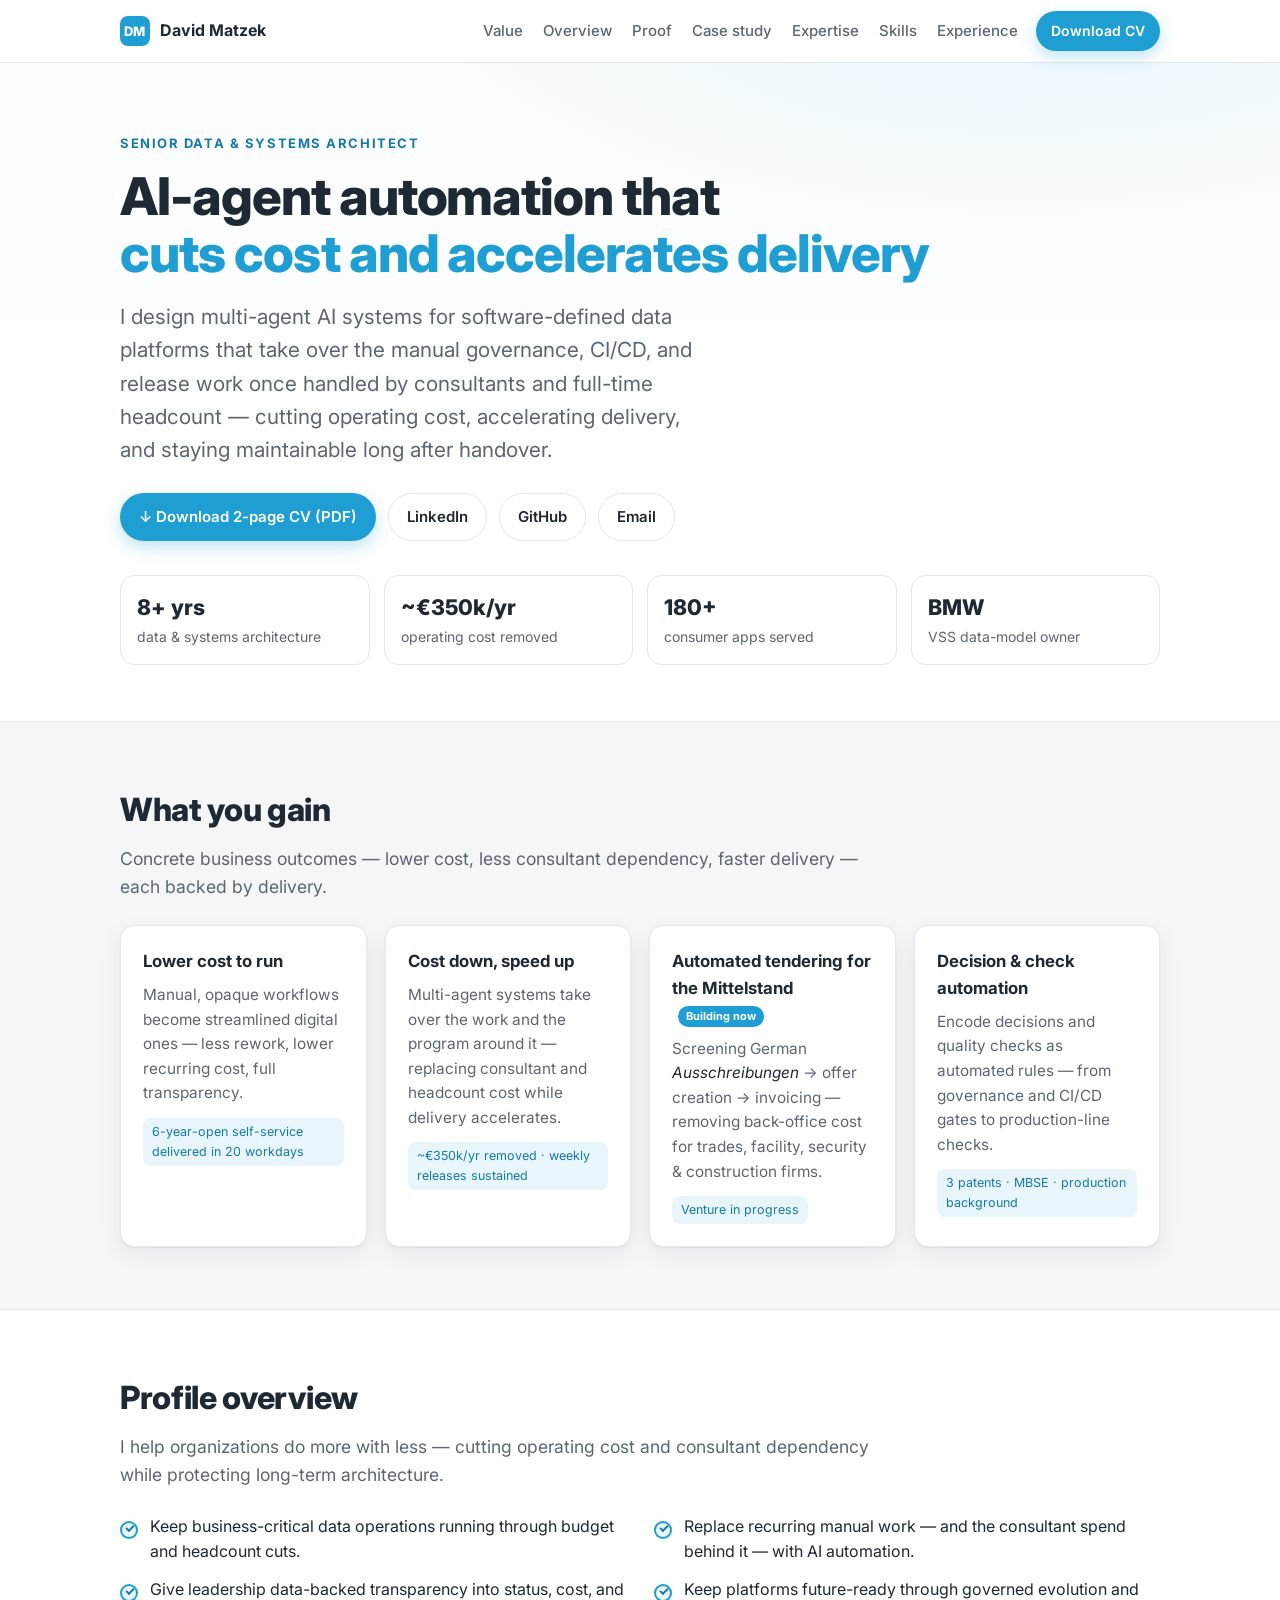
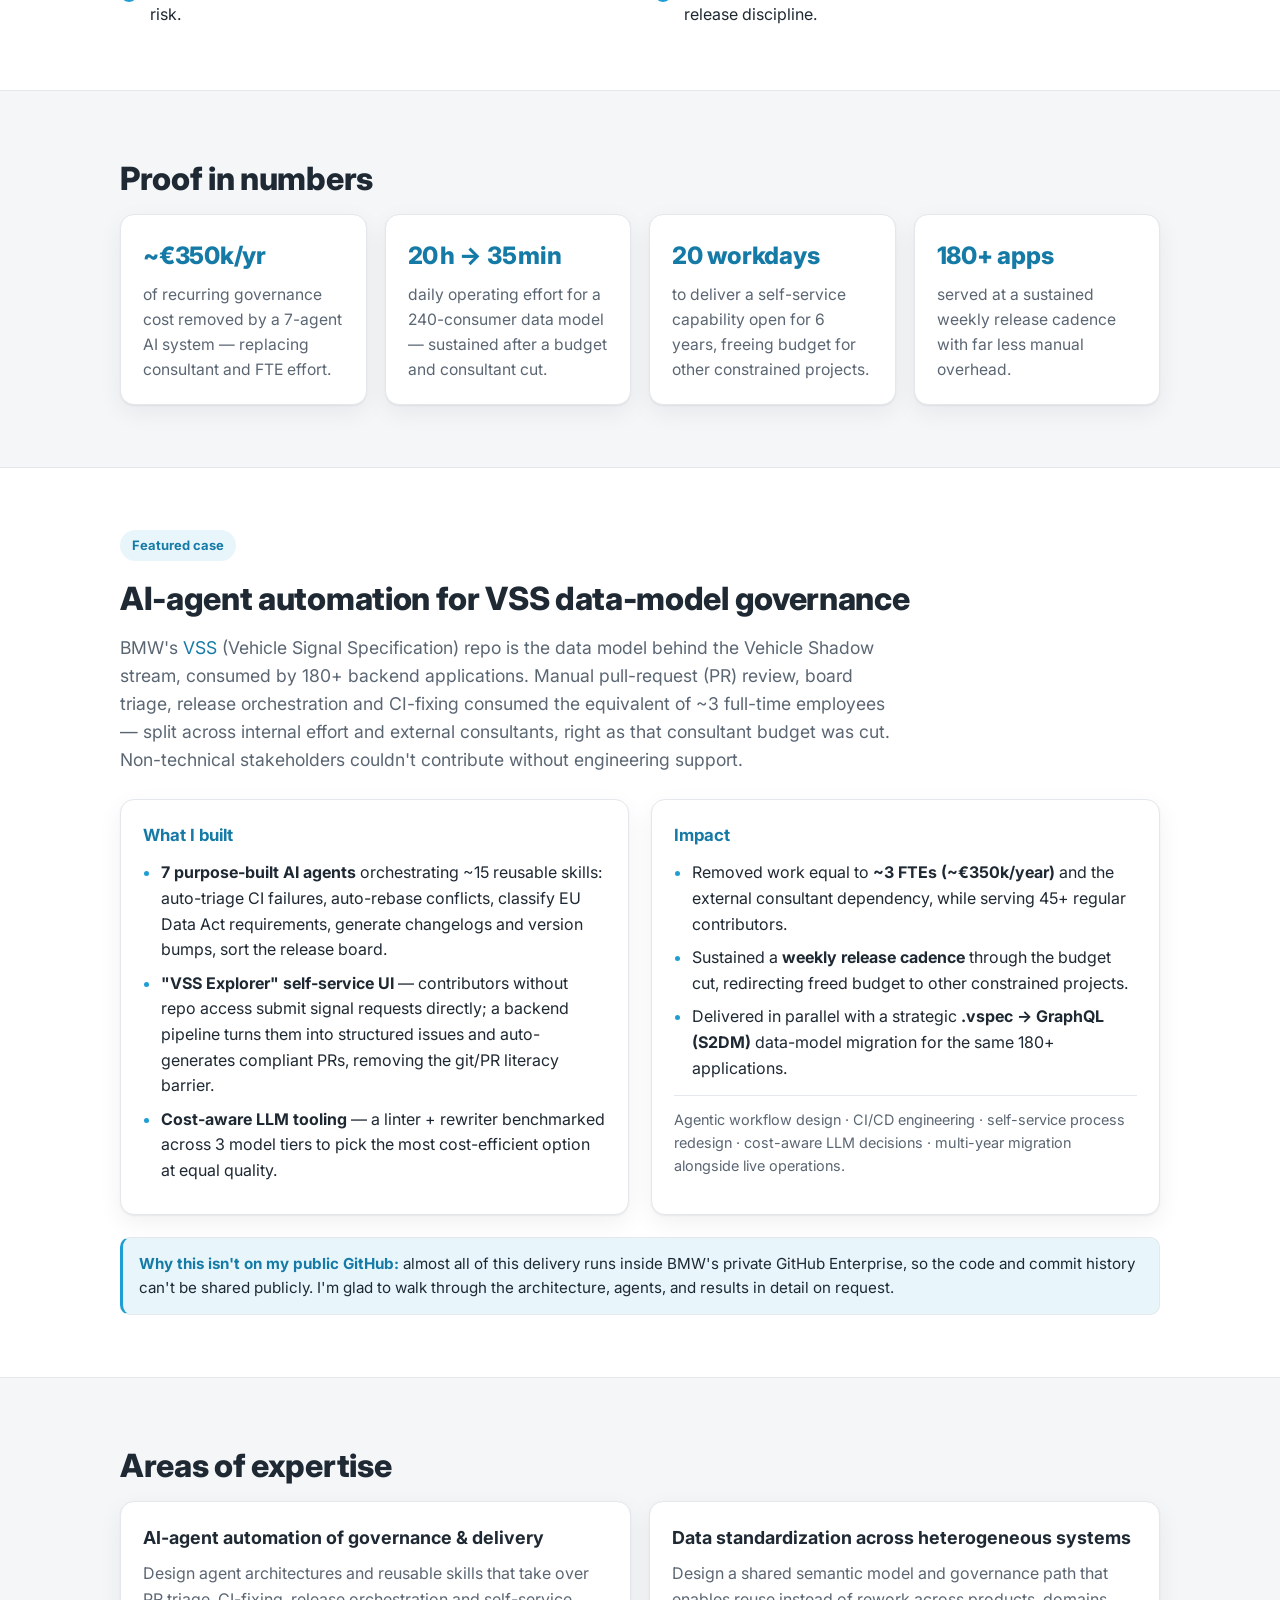
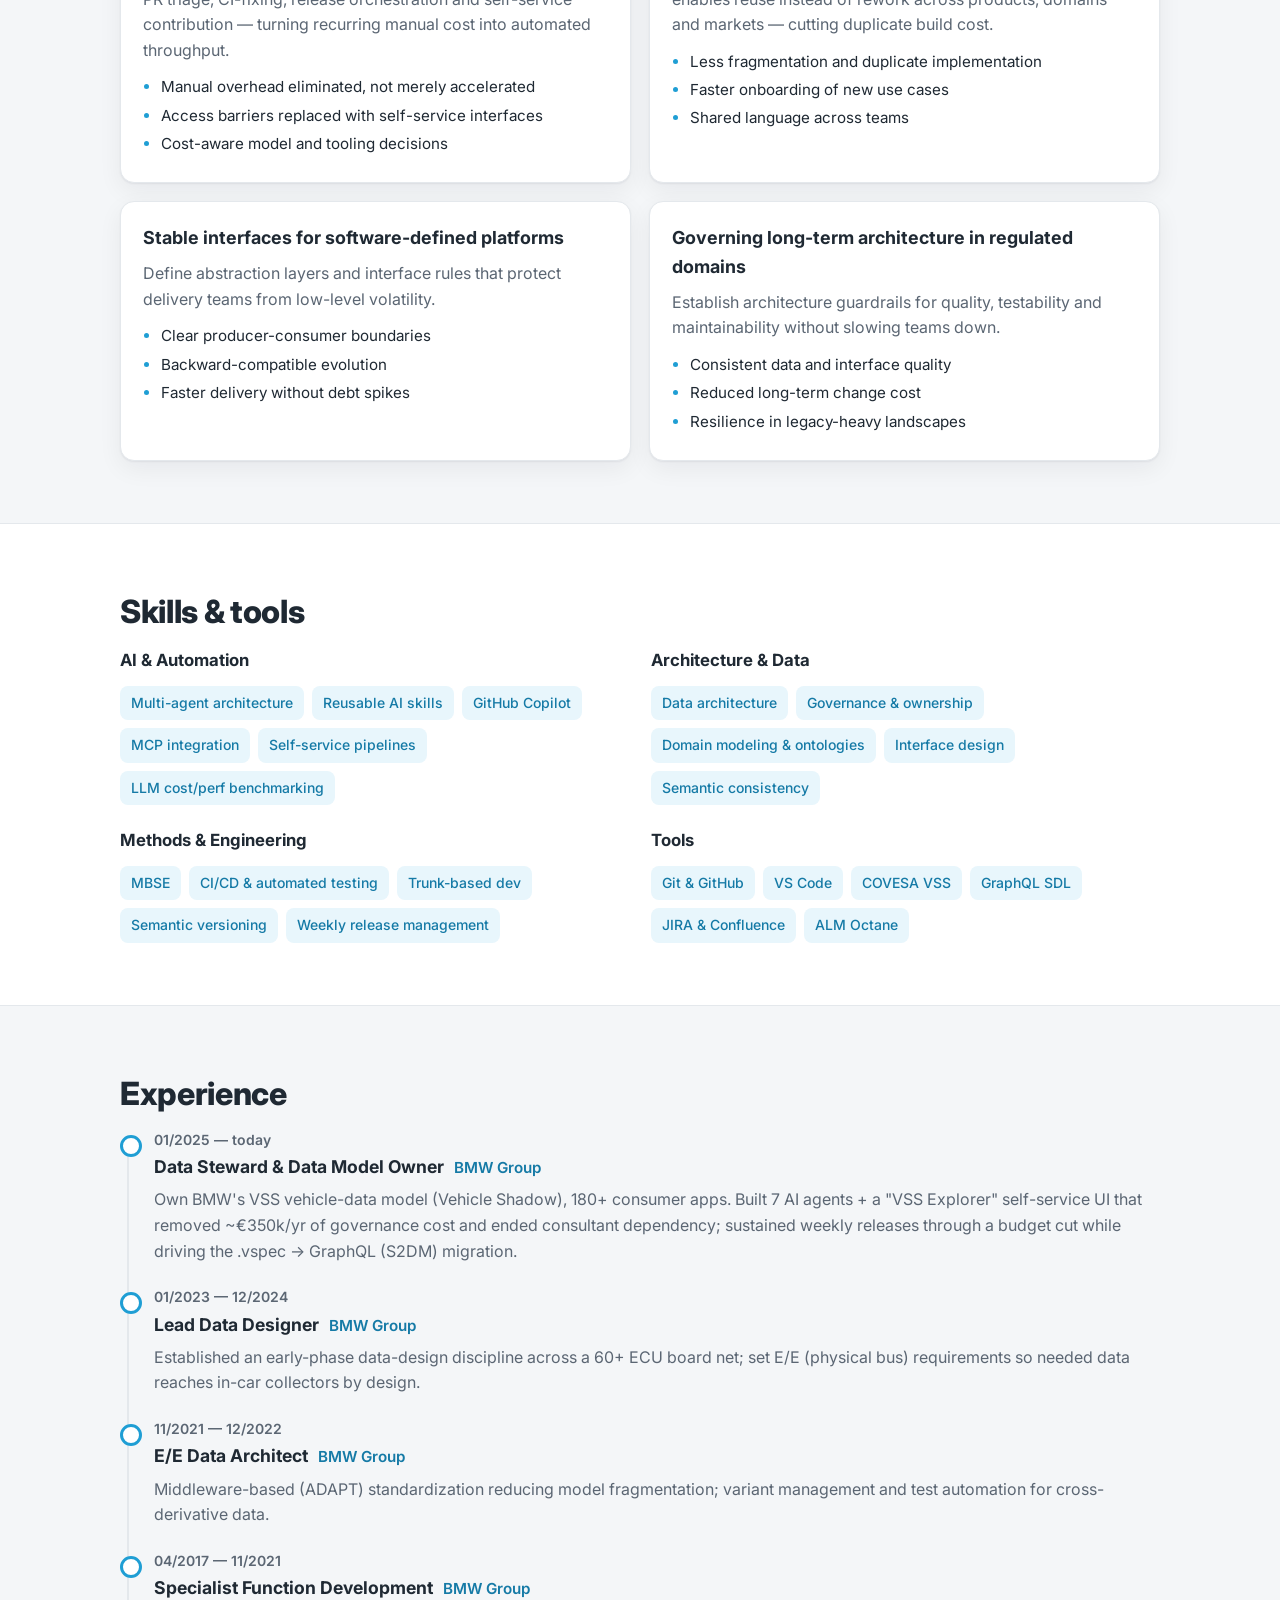
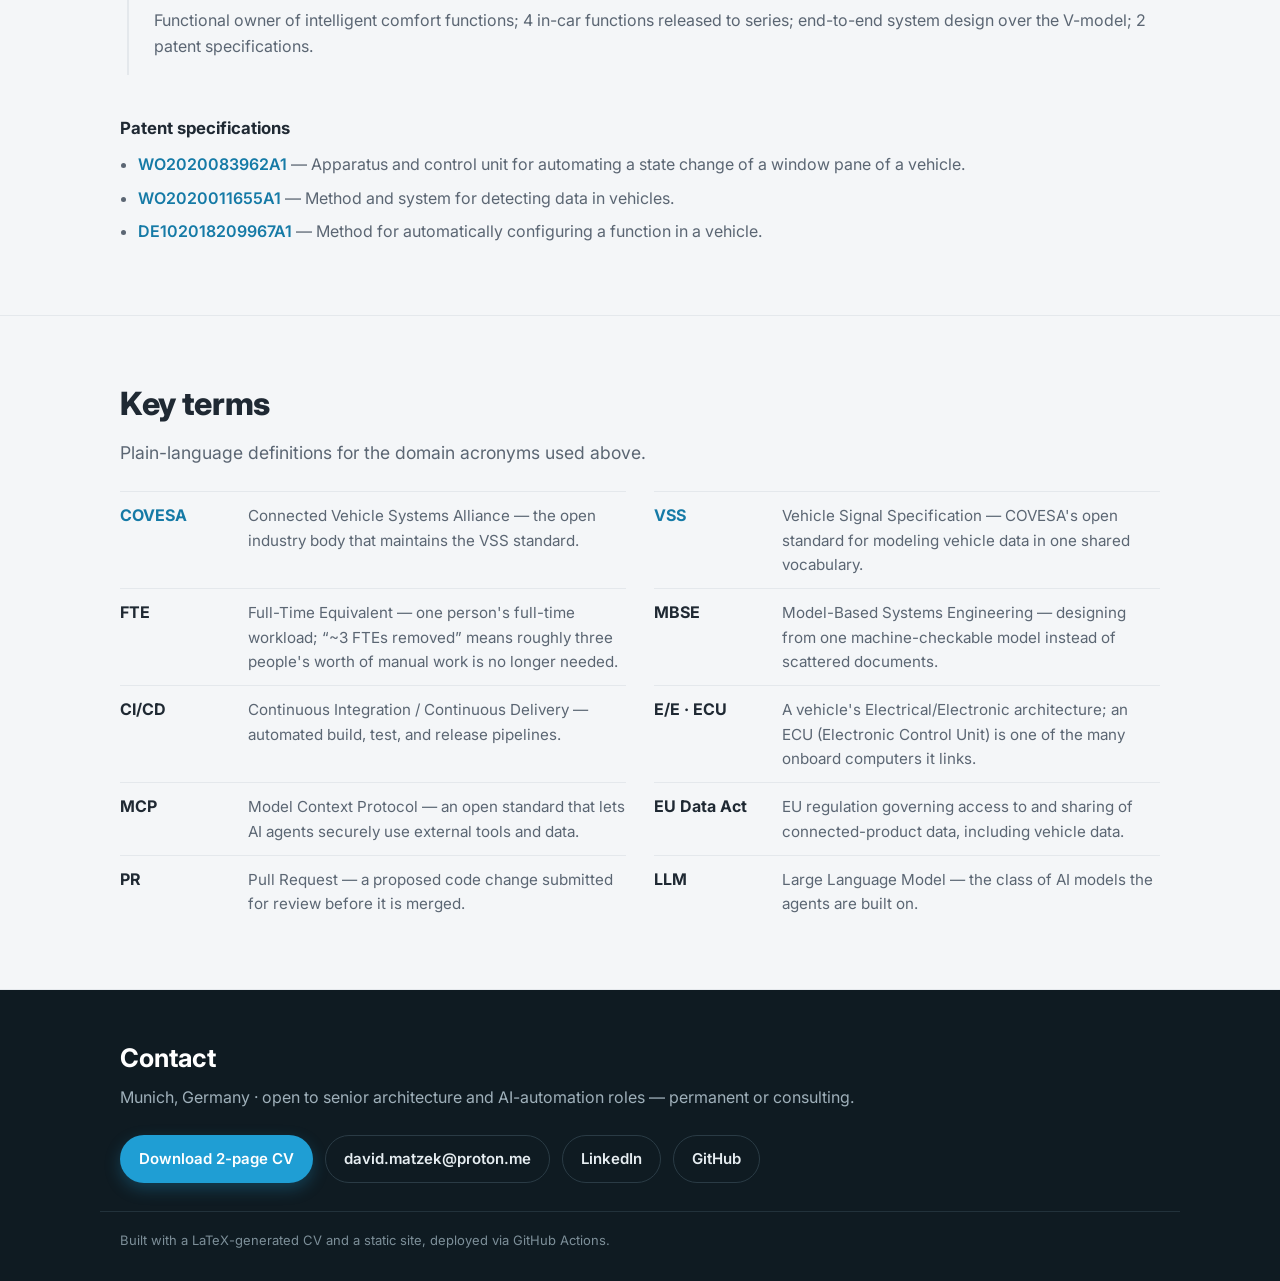
==== site/index.html @ ba415d0a "Reframe CV and site around business value; add glossary, clickable links, GH Enterprise note - Senio" ====
<!DOCTYPE html>
<html lang="en">
<head>
  <meta charset="utf-8" />
  <meta name="viewport" content="width=device-width, initial-scale=1" />
  <title>David Matzek — Senior Data &amp; Systems Architect</title>
  <meta name="description" content="Senior Data & Systems Architect who builds multi-agent AI systems that cut operating cost, remove consultant dependency, and accelerate delivery on software-defined data platforms. 8+ years in complex, regulated environments." />
  <meta name="author" content="David Matzek" />
  <meta property="og:title" content="David Matzek — Senior Data & Systems Architect" />
  <meta property="og:description" content="AI-agent automation that cuts operating cost and accelerates delivery. Owner of BMW's VSS vehicle data model, COVESA contributor." />
  <meta property="og:type" content="website" />
  <meta name="theme-color" content="#1F9ED4" />
  <link rel="icon" href="data:image/svg+xml,%3Csvg%20xmlns='http://www.w3.org/2000/svg'%20viewBox='0%200%2064%2064'%3E%3Crect%20width='64'%20height='64'%20rx='13'%20fill='%231F9ED4'/%3E%3Ctext%20x='32'%20y='43'%20font-family='Arial,sans-serif'%20font-size='30'%20font-weight='bold'%20fill='white'%20text-anchor='middle'%3EDM%3C/text%3E%3C/svg%3E" />
  <link rel="preconnect" href="https://fonts.googleapis.com" />
  <link rel="preconnect" href="https://fonts.gstatic.com" crossorigin />
  <link href="https://fonts.googleapis.com/css2?family=Inter:wght@400;500;600;700;800&display=swap" rel="stylesheet" />
  <link rel="stylesheet" href="assets/style.css" />
</head>
<body id="top">

  <header class="site-header">
    <div class="wrap header-inner">
      <a class="brand" href="#top"><span class="brand-mark">DM</span> David Matzek</a>
      <nav class="nav" aria-label="Primary">
        <a href="#gain">Value</a>
        <a href="#snapshot">Overview</a>
        <a href="#proof">Proof</a>
        <a href="#case">Case&nbsp;study</a>
        <a href="#services">Expertise</a>
        <a href="#skills">Skills</a>
        <a href="#experience">Experience</a>
      </nav>
      <a class="btn btn-primary btn-sm" href="assets/David-Matzek-CV.pdf">Download CV</a>
    </div>
  </header>

  <main>
    <!-- HERO -->
    <section class="hero">
      <div class="wrap hero-inner">
        <p class="eyebrow">Senior Data &amp; Systems Architect</p>
        <h1>AI-agent automation that<br /><span class="accent">cuts cost and accelerates delivery</span></h1>
        <p class="lede">I design multi-agent AI systems for software-defined data platforms that take over the manual governance, CI/CD, and release work once handled by consultants and full-time headcount &mdash; cutting operating cost, accelerating delivery, and staying maintainable long after handover.</p>
        <div class="cta-row">
          <a class="btn btn-primary" href="assets/David-Matzek-CV.pdf">&#8595;&nbsp;Download 2-page CV (PDF)</a>
          <a class="btn btn-ghost" href="https://www.linkedin.com/in/david-matzek-04114a10a" rel="noopener">LinkedIn</a>
          <a class="btn btn-ghost" href="https://github.com/DavidMatzek" rel="noopener">GitHub</a>
          <a class="btn btn-ghost" href="mailto:david.matzek@proton.me">Email</a>
        </div>
        <ul class="facts">
          <li><strong>8+ yrs</strong><span>data &amp; systems architecture</span></li>
          <li><strong>~&euro;350k/yr</strong><span>operating cost removed</span></li>
          <li><strong>180+</strong><span>consumer apps served</span></li>
          <li><strong>BMW</strong><span>VSS data-model owner</span></li>
        </ul>
      </div>
    </section>

    <!-- WHAT YOU GAIN -->
    <section id="gain" class="section section-soft">
      <div class="wrap">
        <h2 class="section-title">What you gain</h2>
        <p class="section-lead">Concrete business outcomes &mdash; lower cost, less consultant dependency, faster delivery &mdash; each backed by delivery.</p>
        <div class="cards gain-cards">
          <div class="card gain">
            <h3>Lower cost to run</h3>
            <p>Manual, opaque workflows become streamlined digital ones &mdash; less rework, lower recurring cost, full transparency.</p>
            <span class="tag">6-year-open self-service delivered in 20 workdays</span>
          </div>
          <div class="card gain">
            <h3>Cost down, speed up</h3>
            <p>Multi-agent systems take over the work and the program around it &mdash; replacing consultant and headcount cost while delivery accelerates.</p>
            <span class="tag">~&euro;350k/yr removed &middot; weekly releases sustained</span>
          </div>
          <div class="card gain">
            <h3>Automated tendering for the Mittelstand <span class="badge">Building now</span></h3>
            <p>Screening German <em>Ausschreibungen</em> &#8594; offer creation &#8594; invoicing &mdash; removing back-office cost for trades, facility, security &amp; construction firms.</p>
            <span class="tag">Venture in progress</span>
          </div>
          <div class="card gain">
            <h3>Decision &amp; check automation</h3>
            <p>Encode decisions and quality checks as automated rules &mdash; from governance and CI/CD gates to production-line checks.</p>
            <span class="tag">3 patents &middot; MBSE &middot; production background</span>
          </div>
        </div>
      </div>
    </section>

    <!-- SNAPSHOT -->
    <section id="snapshot" class="section">
      <div class="wrap">
        <h2 class="section-title">Profile overview</h2>
        <p class="section-lead">I help organizations do more with less &mdash; cutting operating cost and consultant dependency while protecting long-term architecture.</p>
        <ul class="check-list">
          <li>Keep business-critical data operations running through budget and headcount cuts.</li>
          <li>Replace recurring manual work &mdash; and the consultant spend behind it &mdash; with AI automation.</li>
          <li>Give leadership data-backed transparency into status, cost, and risk.</li>
          <li>Keep platforms future-ready through governed evolution and release discipline.</li>
        </ul>
      </div>
    </section>

    <!-- PROOF -->
    <section id="proof" class="section section-soft">
      <div class="wrap">
        <h2 class="section-title">Proof in numbers</h2>
        <div class="cards proof-cards">
          <div class="card stat">
            <div class="stat-num">~&euro;350k/yr</div>
            <p>of recurring governance cost removed by a 7-agent AI system &mdash; replacing consultant and FTE effort.</p>
          </div>
          <div class="card stat">
            <div class="stat-num">20&#8202;h &#8594; 35&#8202;min</div>
            <p>daily operating effort for a 240-consumer data model &mdash; sustained after a budget and consultant cut.</p>
          </div>
          <div class="card stat">
            <div class="stat-num">20 workdays</div>
            <p>to deliver a self-service capability open for 6 years, freeing budget for other constrained projects.</p>
          </div>
          <div class="card stat">
            <div class="stat-num">180+ apps</div>
            <p>served at a sustained weekly release cadence with far less manual overhead.</p>
          </div>
        </div>
      </div>
    </section>

    <!-- FEATURED AI CASE -->
    <section id="case" class="section">
      <div class="wrap">
        <span class="pill">Featured case</span>
        <h2 class="section-title">AI-agent automation for VSS data-model governance</h2>
        <p class="section-lead">BMW's <a href="https://github.com/COVESA/vehicle_signal_specification" rel="noopener">VSS</a> (Vehicle Signal Specification) repo is the data model behind the Vehicle Shadow stream, consumed by 180+ backend applications. Manual pull-request (PR) review, board triage, release orchestration and CI-fixing consumed the equivalent of ~3 full-time employees &mdash; split across internal effort and external consultants, right as that consultant budget was cut. Non-technical stakeholders couldn't contribute without engineering support.</p>
        <div class="case-grid">
          <div class="case-block">
            <h3>What I built</h3>
            <ul class="bullets">
              <li><strong>7 purpose-built AI agents</strong> orchestrating ~15 reusable skills: auto-triage CI failures, auto-rebase conflicts, classify EU Data Act requirements, generate changelogs and version bumps, sort the release board.</li>
              <li><strong>"VSS Explorer" self-service UI</strong> — contributors without repo access submit signal requests directly; a backend pipeline turns them into structured issues and auto-generates compliant PRs, removing the git/PR literacy barrier.</li>
              <li><strong>Cost-aware LLM tooling</strong> — a linter + rewriter benchmarked across 3 model tiers to pick the most cost-efficient option at equal quality.</li>
            </ul>
          </div>
          <div class="case-block">
            <h3>Impact</h3>
            <ul class="bullets">
              <li>Removed work equal to <strong>~3 FTEs (~&euro;350k/year)</strong> and the external consultant dependency, while serving 45+ regular contributors.</li>
              <li>Sustained a <strong>weekly release cadence</strong> through the budget cut, redirecting freed budget to other constrained projects.</li>
              <li>Delivered in parallel with a strategic <strong>.vspec &#8594; GraphQL (S2DM)</strong> data-model migration for the same 180+ applications.</li>
            </ul>
            <p class="case-skills">Agentic workflow design &middot; CI/CD engineering &middot; self-service process redesign &middot; cost-aware LLM decisions &middot; multi-year migration alongside live operations.</p>
          </div>
        </div>
        <p class="note"><strong>Why this isn't on my public GitHub:</strong> almost all of this delivery runs inside BMW's private GitHub Enterprise, so the code and commit history can't be shared publicly. I'm glad to walk through the architecture, agents, and results in detail on request.</p>
      </div>
    </section>

    <!-- SERVICES -->
    <section id="services" class="section section-soft">
      <div class="wrap">
        <h2 class="section-title">Areas of expertise</h2>
        <div class="cards services-cards">
          <div class="card service">
            <h3>AI-agent automation of governance &amp; delivery</h3>
            <p>Design agent architectures and reusable skills that take over PR triage, CI-fixing, release orchestration and self-service contribution &mdash; turning recurring manual cost into automated throughput.</p>
            <ul class="mini">
              <li>Manual overhead eliminated, not merely accelerated</li>
              <li>Access barriers replaced with self-service interfaces</li>
              <li>Cost-aware model and tooling decisions</li>
            </ul>
          </div>
          <div class="card service">
            <h3>Data standardization across heterogeneous systems</h3>
            <p>Design a shared semantic model and governance path that enables reuse instead of rework across products, domains and markets &mdash; cutting duplicate build cost.</p>
            <ul class="mini">
              <li>Less fragmentation and duplicate implementation</li>
              <li>Faster onboarding of new use cases</li>
              <li>Shared language across teams</li>
            </ul>
          </div>
          <div class="card service">
            <h3>Stable interfaces for software-defined platforms</h3>
            <p>Define abstraction layers and interface rules that protect delivery teams from low-level volatility.</p>
            <ul class="mini">
              <li>Clear producer-consumer boundaries</li>
              <li>Backward-compatible evolution</li>
              <li>Faster delivery without debt spikes</li>
            </ul>
          </div>
          <div class="card service">
            <h3>Governing long-term architecture in regulated domains</h3>
            <p>Establish architecture guardrails for quality, testability and maintainability without slowing teams down.</p>
            <ul class="mini">
              <li>Consistent data and interface quality</li>
              <li>Reduced long-term change cost</li>
              <li>Resilience in legacy-heavy landscapes</li>
            </ul>
          </div>
        </div>
      </div>
    </section>

    <!-- SKILLS -->
    <section id="skills" class="section">
      <div class="wrap">
        <h2 class="section-title">Skills &amp; tools</h2>
        <div class="skill-groups">
          <div class="skill-group">
            <h3>AI &amp; Automation</h3>
            <div class="tags">
              <span>Multi-agent architecture</span><span>Reusable AI skills</span><span>GitHub Copilot</span><span>MCP integration</span><span>Self-service pipelines</span><span>LLM cost/perf benchmarking</span>
            </div>
          </div>
          <div class="skill-group">
            <h3>Architecture &amp; Data</h3>
            <div class="tags">
              <span>Data architecture</span><span>Governance &amp; ownership</span><span>Domain modeling &amp; ontologies</span><span>Interface design</span><span>Semantic consistency</span>
            </div>
          </div>
          <div class="skill-group">
            <h3>Methods &amp; Engineering</h3>
            <div class="tags">
              <span>MBSE</span><span>CI/CD &amp; automated testing</span><span>Trunk-based dev</span><span>Semantic versioning</span><span>Weekly release management</span>
            </div>
          </div>
          <div class="skill-group">
            <h3>Tools</h3>
            <div class="tags">
              <span>Git &amp; GitHub</span><span>VS Code</span><span><a href="https://covesa.global" rel="noopener">COVESA</a> VSS</span><span>GraphQL SDL</span><span>JIRA &amp; Confluence</span><span>ALM Octane</span>
            </div>
          </div>
        </div>
      </div>
    </section>

    <!-- EXPERIENCE -->
    <section id="experience" class="section section-soft">
      <div class="wrap">
        <h2 class="section-title">Experience</h2>
        <ol class="timeline">
          <li>
            <div class="tl-date">01/2025 — today</div>
            <div class="tl-body">
              <h3>Data Steward &amp; Data Model Owner <span class="tl-org">BMW Group</span></h3>
              <p>Own BMW's VSS vehicle-data model (Vehicle Shadow), 180+ consumer apps. Built 7 AI agents + a "VSS Explorer" self-service UI that removed ~&euro;350k/yr of governance cost and ended consultant dependency; sustained weekly releases through a budget cut while driving the .vspec &#8594; GraphQL (S2DM) migration.</p>
            </div>
          </li>
          <li>
            <div class="tl-date">01/2023 — 12/2024</div>
            <div class="tl-body">
              <h3>Lead Data Designer <span class="tl-org">BMW Group</span></h3>
              <p>Established an early-phase data-design discipline across a 60+ ECU board net; set E/E (physical bus) requirements so needed data reaches in-car collectors by design.</p>
            </div>
          </li>
          <li>
            <div class="tl-date">11/2021 — 12/2022</div>
            <div class="tl-body">
              <h3>E/E Data Architect <span class="tl-org">BMW Group</span></h3>
              <p>Middleware-based (ADAPT) standardization reducing model fragmentation; variant management and test automation for cross-derivative data.</p>
            </div>
          </li>
          <li>
            <div class="tl-date">04/2017 — 11/2021</div>
            <div class="tl-body">
              <h3>Specialist Function Development <span class="tl-org">BMW Group</span></h3>
              <p>Functional owner of intelligent comfort functions; 4 in-car functions released to series; end-to-end system design over the V-model; 2 patent specifications.</p>
            </div>
          </li>
        </ol>
        <div class="patents">
          <h3>Patent specifications</h3>
          <ul class="patent-list">
            <li><a href="https://worldwide.espacenet.com/patent/search?q=pn%3DWO2020083962A1" rel="noopener">WO2020083962A1</a> — Apparatus and control unit for automating a state change of a window pane of a vehicle.</li>
            <li><a href="https://worldwide.espacenet.com/patent/search?q=pn%3DWO2020011655A1" rel="noopener">WO2020011655A1</a> — Method and system for detecting data in vehicles.</li>
            <li><a href="https://worldwide.espacenet.com/patent/search?q=pn%3DDE102018209967A1" rel="noopener">DE102018209967A1</a> — Method for automatically configuring a function in a vehicle.</li>
          </ul>
        </div>
      </div>
    </section>

    <!-- KEY TERMS -->
    <section id="terms" class="section section-soft">
      <div class="wrap">
        <h2 class="section-title">Key terms</h2>
        <p class="section-lead">Plain-language definitions for the domain acronyms used above.</p>
        <dl class="glossary">
          <div><dt><a href="https://covesa.global" rel="noopener">COVESA</a></dt><dd>Connected Vehicle Systems Alliance &mdash; the open industry body that maintains the VSS standard.</dd></div>
          <div><dt><a href="https://github.com/COVESA/vehicle_signal_specification" rel="noopener">VSS</a></dt><dd>Vehicle Signal Specification &mdash; COVESA's open standard for modeling vehicle data in one shared vocabulary.</dd></div>
          <div><dt>FTE</dt><dd>Full-Time Equivalent &mdash; one person's full-time workload; “~3 FTEs removed” means roughly three people's worth of manual work is no longer needed.</dd></div>
          <div><dt>MBSE</dt><dd>Model-Based Systems Engineering &mdash; designing from one machine-checkable model instead of scattered documents.</dd></div>
          <div><dt>CI/CD</dt><dd>Continuous Integration / Continuous Delivery &mdash; automated build, test, and release pipelines.</dd></div>
          <div><dt>E/E &middot; ECU</dt><dd>A vehicle's Electrical/Electronic architecture; an ECU (Electronic Control Unit) is one of the many onboard computers it links.</dd></div>
          <div><dt>MCP</dt><dd>Model Context Protocol &mdash; an open standard that lets AI agents securely use external tools and data.</dd></div>
          <div><dt>EU Data Act</dt><dd>EU regulation governing access to and sharing of connected-product data, including vehicle data.</dd></div>
          <div><dt>PR</dt><dd>Pull Request &mdash; a proposed code change submitted for review before it is merged.</dd></div>
          <div><dt>LLM</dt><dd>Large Language Model &mdash; the class of AI models the agents are built on.</dd></div>
        </dl>
      </div>
    </section>
  </main>

  <footer id="contact" class="site-footer">
    <div class="wrap footer-inner">
      <div>
        <h2>Contact</h2>
        <p>Munich, Germany &middot; open to senior architecture and AI-automation roles &mdash; permanent or consulting.</p>
      </div>
      <div class="footer-links">
        <a class="btn btn-primary" href="assets/David-Matzek-CV.pdf">Download 2-page CV</a>
        <a class="btn btn-ghost" href="mailto:david.matzek@proton.me">david.matzek@proton.me</a>
        <a class="btn btn-ghost" href="https://www.linkedin.com/in/david-matzek-04114a10a" rel="noopener">LinkedIn</a>
        <a class="btn btn-ghost" href="https://github.com/DavidMatzek" rel="noopener">GitHub</a>
      </div>
    </div>
    <div class="wrap colophon">Built with a LaTeX-generated CV and a static site, deployed via GitHub Actions.</div>
  </footer>

</body>
</html>
---- site/assets/style.css ----
:root {
  --accent: #1f9ed4;
  --accent-dark: #157aa6;
  --accent-soft: #e8f6fc;
  --ink: #1f2933;
  --muted: #5b6673;
  --line: #e4e8ec;
  --bg: #ffffff;
  --bg-soft: #f4f6f8;
  --shadow: 0 1px 2px rgba(16, 24, 32, .06), 0 8px 24px rgba(16, 24, 32, .06);
  --radius: 14px;
  --wrap: 1080px;
}

* { box-sizing: border-box; }

html { scroll-behavior: smooth; }

body {
  margin: 0;
  font-family: "Inter", system-ui, -apple-system, Segoe UI, Roboto, Helvetica, Arial, sans-serif;
  color: var(--ink);
  background: var(--bg);
  line-height: 1.6;
  -webkit-font-smoothing: antialiased;
}

a { color: var(--accent-dark); text-decoration: none; }
a:hover { text-decoration: underline; }

.wrap { width: 100%; max-width: var(--wrap); margin: 0 auto; padding: 0 20px; }

/* ---------- Header ---------- */
.site-header {
  position: sticky; top: 0; z-index: 50;
  background: rgba(255, 255, 255, .88);
  backdrop-filter: saturate(180%) blur(8px);
  border-bottom: 1px solid var(--line);
}
.header-inner { display: flex; align-items: center; gap: 18px; height: 62px; }
.brand { display: flex; align-items: center; gap: 10px; font-weight: 700; color: var(--ink); }
.brand:hover { text-decoration: none; }
.brand-mark {
  display: inline-grid; place-items: center;
  width: 30px; height: 30px; border-radius: 8px;
  background: var(--accent); color: #fff; font-size: 13px; font-weight: 800; letter-spacing: .3px;
}
.nav { margin-left: auto; display: flex; gap: 20px; flex-wrap: wrap; }
.nav a { color: var(--muted); font-weight: 500; font-size: 15px; }
.nav a:hover { color: var(--accent-dark); text-decoration: none; }

/* ---------- Buttons ---------- */
.btn {
  display: inline-flex; align-items: center; justify-content: center;
  padding: 11px 18px; border-radius: 999px; font-weight: 600; font-size: 15px;
  border: 1.5px solid transparent; cursor: pointer; transition: transform .05s ease, background .15s ease, box-shadow .15s ease;
}
.btn:hover { text-decoration: none; }
.btn:active { transform: translateY(1px); }
.btn-primary { background: var(--accent); color: #fff; box-shadow: 0 6px 16px rgba(31, 158, 212, .28); }
.btn-primary:hover { background: var(--accent-dark); }
.btn-ghost { background: #fff; color: var(--ink); border-color: var(--line); }
.btn-ghost:hover { border-color: var(--accent); color: var(--accent-dark); }
.btn-sm { padding: 8px 14px; font-size: 14px; }

/* ---------- Hero ---------- */
.hero {
  background:
    radial-gradient(1000px 400px at 80% -10%, var(--accent-soft), transparent 60%),
    linear-gradient(180deg, #fbfdfe, #fff);
  border-bottom: 1px solid var(--line);
}
.hero-inner { padding: 70px 20px 56px; }
.eyebrow { color: var(--accent-dark); font-weight: 700; letter-spacing: .12em; text-transform: uppercase; font-size: 13px; margin: 0 0 14px; }
.hero h1 { font-size: clamp(2rem, 5vw, 3.25rem); line-height: 1.1; letter-spacing: -.02em; margin: 0 0 18px; font-weight: 800; }
.hero h1 .accent { color: var(--accent); }
.lede { font-size: clamp(1.05rem, 2vw, 1.3rem); color: var(--muted); max-width: 44ch; margin: 0 0 26px; }
.cta-row { display: flex; flex-wrap: wrap; gap: 12px; margin-bottom: 34px; }
.facts { list-style: none; display: grid; grid-template-columns: repeat(4, 1fr); gap: 14px; padding: 0; margin: 0; }
.facts li { background: #fff; border: 1px solid var(--line); border-radius: var(--radius); padding: 14px 16px; }
.facts strong { display: block; font-size: 1.35rem; color: var(--ink); font-weight: 800; }
.facts span { color: var(--muted); font-size: 14px; }

/* ---------- Sections ---------- */
.section { padding: 62px 0; border-bottom: 1px solid var(--line); }
.section-soft { background: var(--bg-soft); }
.section-title { font-size: clamp(1.5rem, 3vw, 2rem); font-weight: 800; letter-spacing: -.01em; margin: 0 0 10px; }
.section-lead { color: var(--muted); font-size: 1.1rem; max-width: 70ch; margin: 0 0 24px; }
.pill { display: inline-block; background: var(--accent-soft); color: var(--accent-dark); font-weight: 700; font-size: 13px; padding: 5px 12px; border-radius: 999px; margin-bottom: 12px; }

/* ---------- Lists ---------- */
.check-list { list-style: none; padding: 0; margin: 0; display: grid; grid-template-columns: 1fr 1fr; gap: 12px 28px; }
.check-list li { position: relative; padding-left: 30px; color: var(--ink); }
.check-list li::before {
  content: ""; position: absolute; left: 0; top: 7px; width: 18px; height: 18px;
  border-radius: 50%; background: var(--accent-soft);
  box-shadow: inset 0 0 0 2px var(--accent);
}
.check-list li::after { content: ""; position: absolute; left: 6px; top: 11px; width: 6px; height: 3px; border-left: 2px solid var(--accent-dark); border-bottom: 2px solid var(--accent-dark); transform: rotate(-45deg); }

.bullets { margin: 0; padding-left: 18px; }
.bullets li { margin-bottom: 8px; }
.bullets li::marker { color: var(--accent); }

/* ---------- Cards ---------- */
.cards { display: grid; gap: 18px; }
.proof-cards { grid-template-columns: repeat(4, 1fr); }
.services-cards { grid-template-columns: repeat(2, 1fr); }
.gain-cards { grid-template-columns: repeat(4, 1fr); }
.card { background: #fff; border: 1px solid var(--line); border-radius: var(--radius); padding: 22px; box-shadow: var(--shadow); }
.stat .stat-num { font-size: 1.5rem; font-weight: 800; color: var(--accent-dark); margin-bottom: 6px; letter-spacing: -.01em; }
.stat p { margin: 0; color: var(--muted); font-size: .98rem; }
.service h3 { margin: 0 0 8px; font-size: 1.12rem; }
.service p { margin: 0 0 12px; color: var(--muted); }
.mini { margin: 0; padding-left: 18px; color: var(--ink); font-size: .95rem; }
.mini li { margin-bottom: 4px; }
.mini li::marker { color: var(--accent); }
.gain h3 { margin: 0 0 8px; font-size: 1.05rem; }
.gain p { margin: 0 0 12px; color: var(--muted); font-size: .96rem; }
.gain .tag { display: inline-block; font-size: 12.5px; color: var(--accent-dark); background: var(--accent-soft); border-radius: 8px; padding: 4px 9px; }
.gain em { font-style: italic; color: var(--ink); }
.badge { display: inline-block; font-size: 11px; font-weight: 700; color: #fff; background: var(--accent); border-radius: 999px; padding: 2px 8px; margin-left: 6px; vertical-align: middle; }

/* ---------- Case ---------- */
.case-grid { display: grid; grid-template-columns: 1fr 1fr; gap: 22px; margin-top: 8px; }
.case-block { background: #fff; border: 1px solid var(--line); border-radius: var(--radius); padding: 22px; box-shadow: var(--shadow); }
.case-block h3 { margin: 0 0 12px; color: var(--accent-dark); font-size: 1.05rem; }
.case-skills { margin: 14px 0 0; font-size: .9rem; color: var(--muted); border-top: 1px solid var(--line); padding-top: 12px; }

/* ---------- Skills ---------- */
.skill-groups { display: grid; grid-template-columns: repeat(2, 1fr); gap: 22px; }
.skill-group h3 { margin: 0 0 12px; font-size: 1.05rem; }
.tags { display: flex; flex-wrap: wrap; gap: 8px; }
.tags span { background: var(--accent-soft); color: var(--accent-dark); border-radius: 8px; padding: 6px 11px; font-size: 14px; font-weight: 500; }

/* ---------- Key terms + notes ---------- */
.glossary { display: grid; grid-template-columns: repeat(2, minmax(0, 1fr)); gap: 0 28px; margin: 0; }
.glossary > div { display: grid; grid-template-columns: 116px 1fr; gap: 12px; align-items: baseline; padding: 11px 0; border-top: 1px solid var(--line); }
.glossary dt { font-weight: 700; color: var(--ink); }
.glossary dd { margin: 0; color: var(--muted); font-size: .95rem; }
.note { margin: 22px 0 0; background: var(--accent-soft); border: 1px solid var(--line); border-left: 3px solid var(--accent); border-radius: 10px; padding: 14px 16px; color: var(--ink); font-size: .95rem; }
.note strong { color: var(--accent-dark); }

/* ---------- Timeline ---------- */
.timeline { list-style: none; margin: 0 0 34px; padding: 0; position: relative; }
.timeline::before { content: ""; position: absolute; left: 7px; top: 6px; bottom: 6px; width: 2px; background: var(--line); }
.timeline li { position: relative; padding: 0 0 22px 34px; }
.timeline li::before { content: ""; position: absolute; left: 0; top: 6px; width: 16px; height: 16px; border-radius: 50%; background: #fff; border: 3px solid var(--accent); }
.tl-date { font-size: 14px; color: var(--muted); font-weight: 600; }
.tl-body h3 { margin: 2px 0 6px; font-size: 1.1rem; }
.tl-org { color: var(--accent-dark); font-weight: 600; font-size: .95rem; margin-left: 6px; }
.tl-body p { margin: 0; color: var(--muted); }

/* ---------- Patents ---------- */
.patents h3 { font-size: 1.05rem; margin: 0 0 10px; }
.patent-list { margin: 0; padding-left: 18px; }
.patent-list li { margin-bottom: 8px; color: var(--muted); }
.patent-list a { font-weight: 600; }

/* ---------- Footer ---------- */
.site-footer { background: #0f1b22; color: #cfd8de; padding: 48px 0 30px; }
.footer-inner { display: flex; justify-content: space-between; align-items: center; gap: 24px; flex-wrap: wrap; }
.site-footer h2 { margin: 0 0 6px; color: #fff; font-size: 1.6rem; }
.site-footer p { margin: 0; color: #9fb0ba; }
.footer-links { display: flex; flex-wrap: wrap; gap: 12px; }
.site-footer .btn-ghost { background: transparent; color: #e6edf1; border-color: #2a3b45; }
.site-footer .btn-ghost:hover { border-color: var(--accent); color: #fff; }
.colophon { margin-top: 28px; padding-top: 18px; border-top: 1px solid #22323b; font-size: 13px; color: #7d8f99; }

/* ---------- Responsive ---------- */
@media (max-width: 880px) {
  .nav { display: none; }
  .proof-cards, .gain-cards { grid-template-columns: 1fr 1fr; }
  .services-cards, .case-grid, .skill-groups, .glossary { grid-template-columns: 1fr; }
  .facts { grid-template-columns: 1fr 1fr; }
  .check-list { grid-template-columns: 1fr; }
}
@media (max-width: 520px) {
  .proof-cards, .gain-cards, .facts { grid-template-columns: 1fr; }
  .hero-inner { padding: 48px 20px 40px; }
}
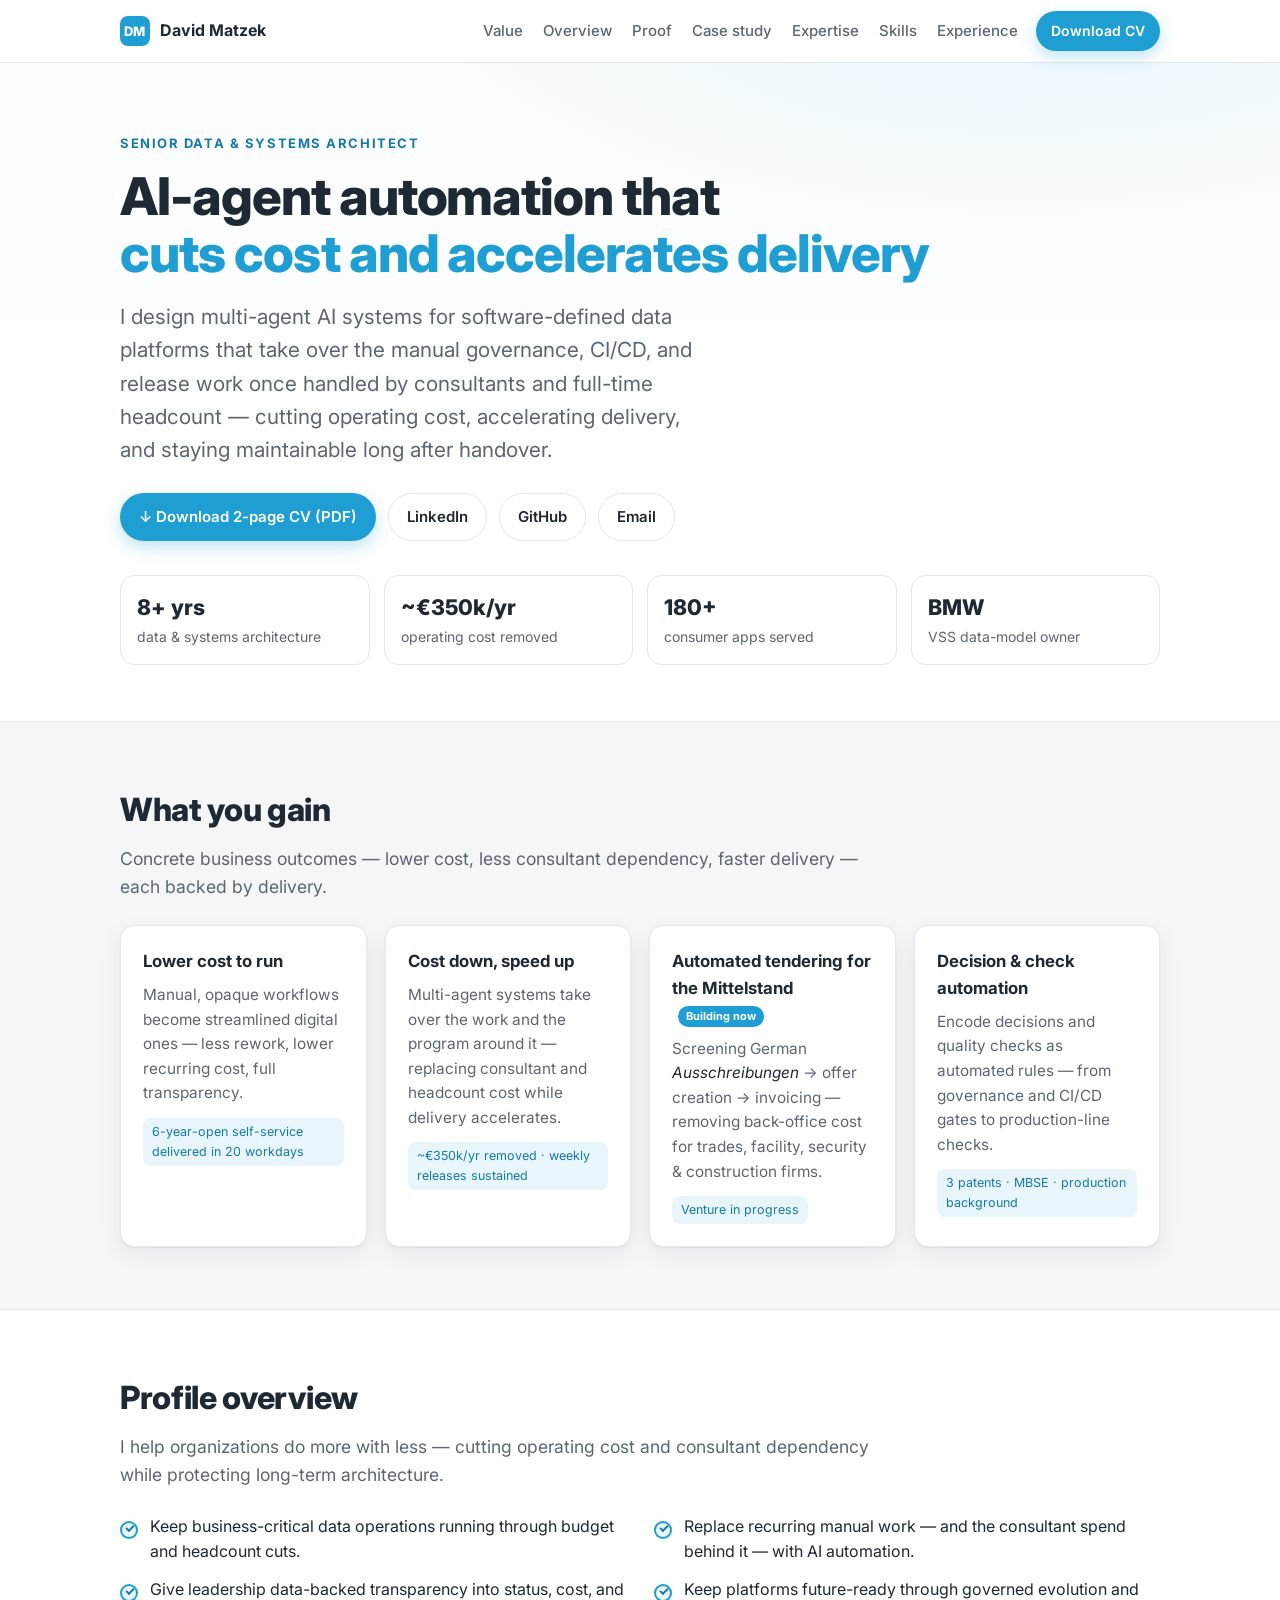
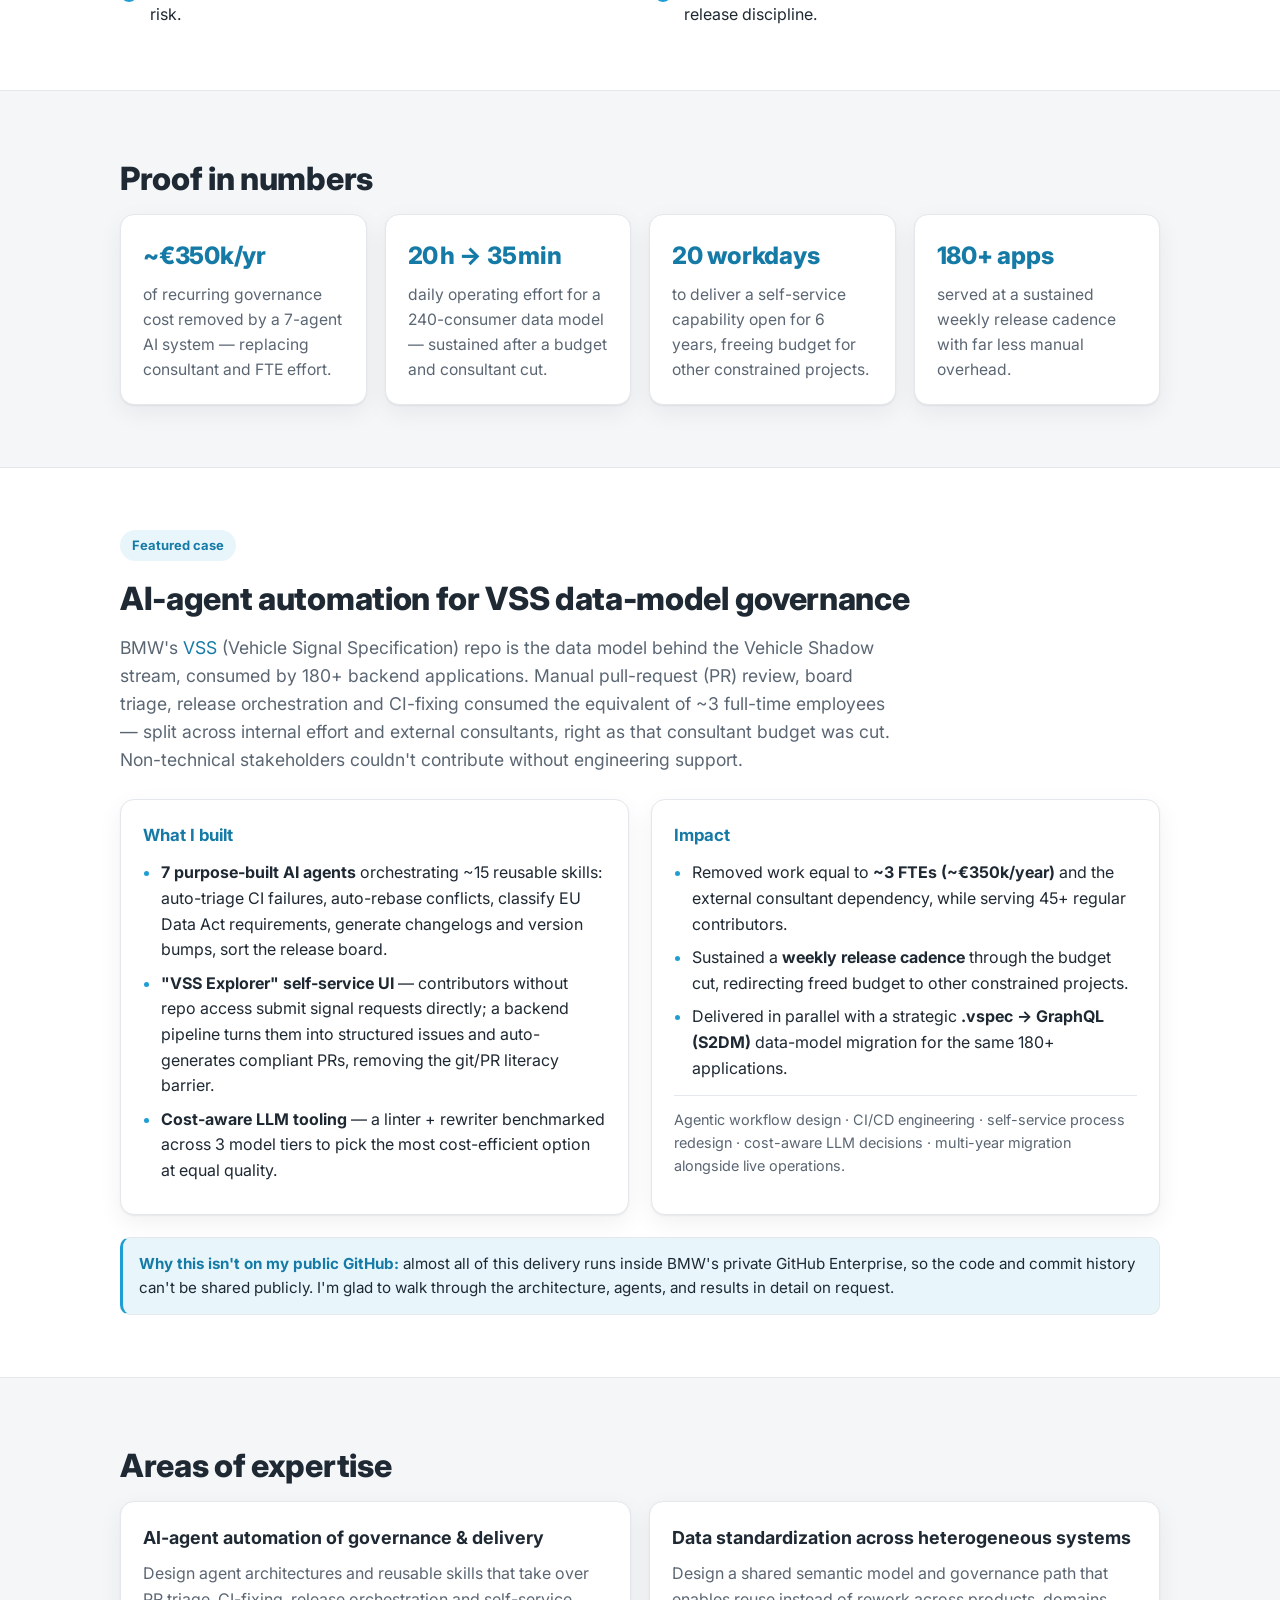
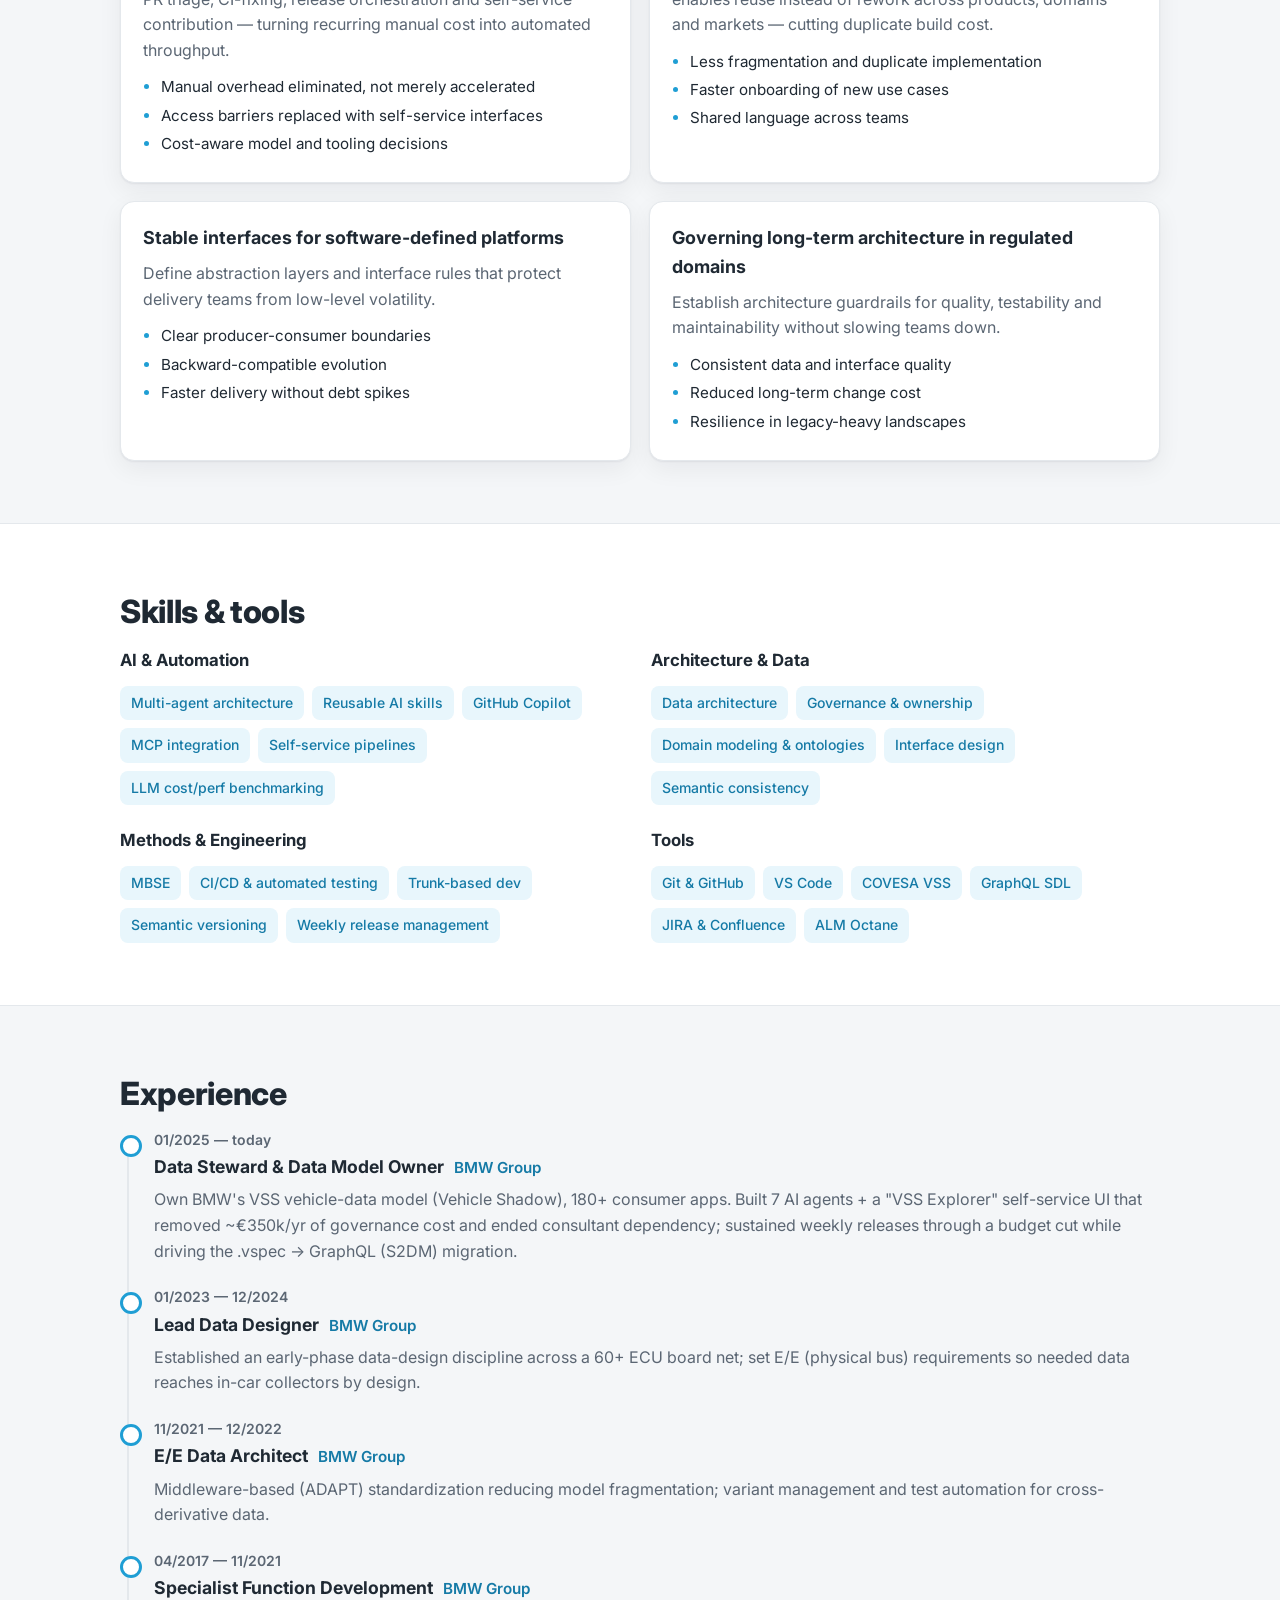
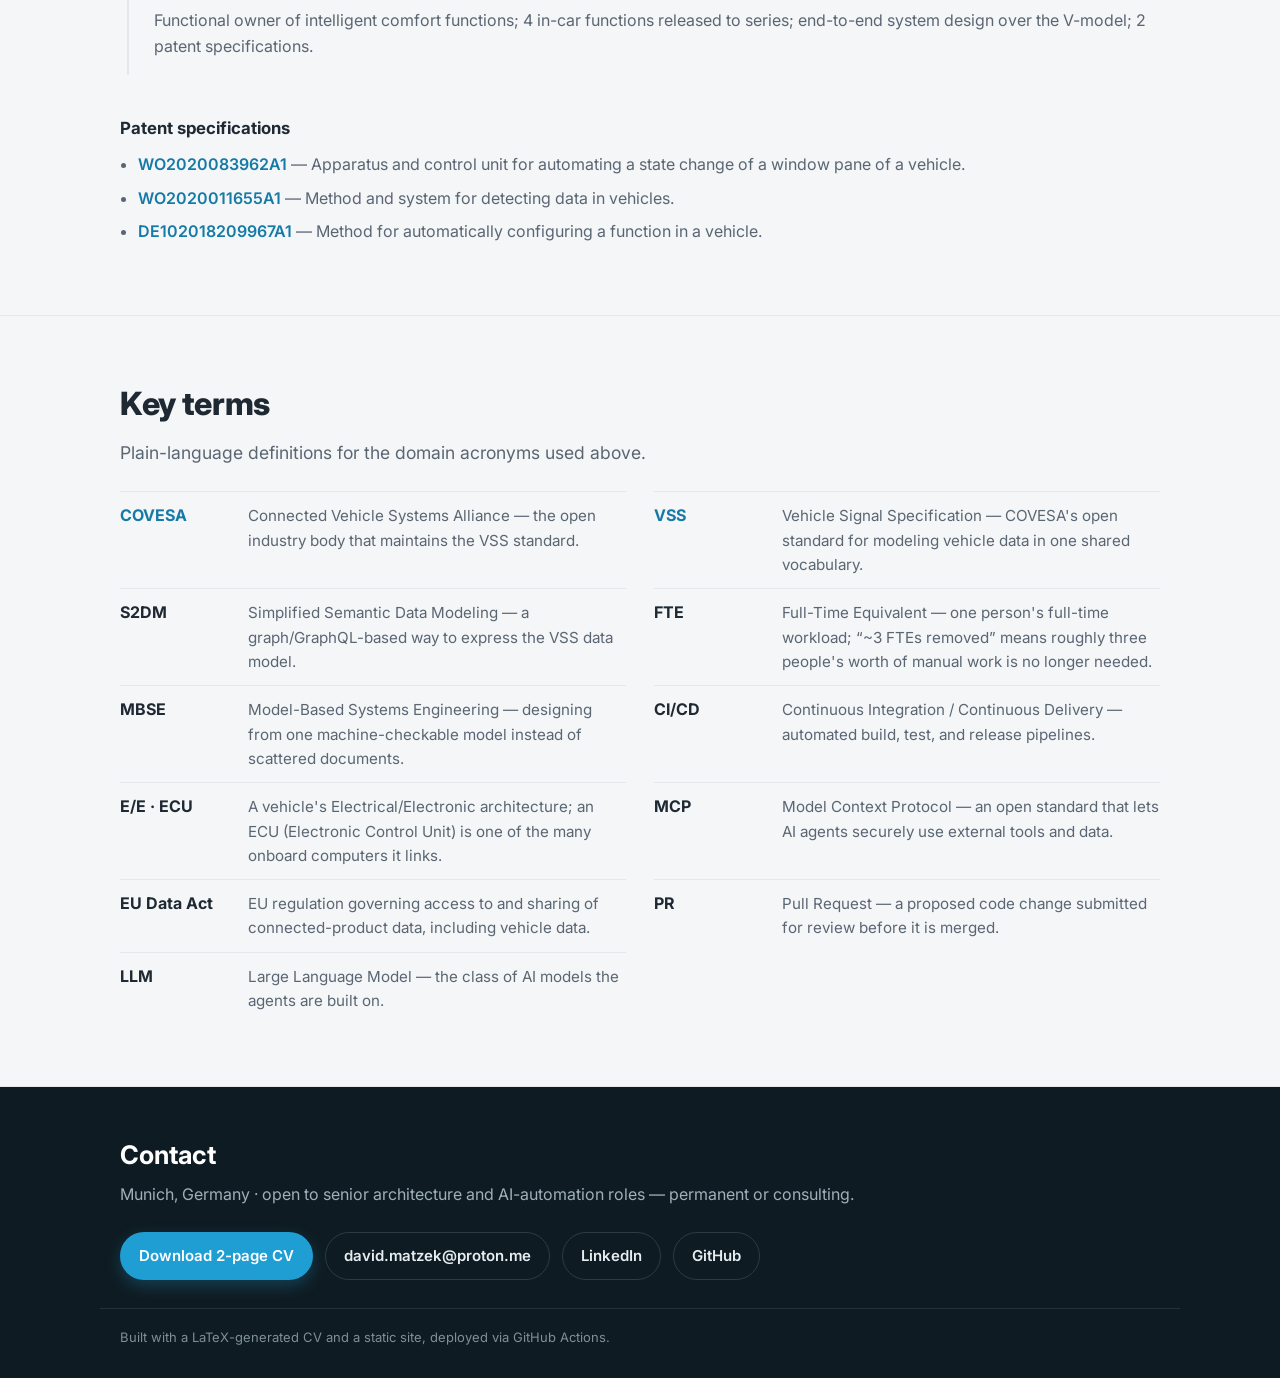
==== commit 9f3f7bc1: "Color CV hyperlinks in accent; add S2DM to site glossary - Enable hyperref colorlinks (urlcolor/link" ====
--- a/site/index.html
+++ b/site/index.html
@@ -285,6 +285,7 @@
         <dl class="glossary">
           <div><dt><a href="https://covesa.global" rel="noopener">COVESA</a></dt><dd>Connected Vehicle Systems Alliance &mdash; the open industry body that maintains the VSS standard.</dd></div>
           <div><dt><a href="https://github.com/COVESA/vehicle_signal_specification" rel="noopener">VSS</a></dt><dd>Vehicle Signal Specification &mdash; COVESA's open standard for modeling vehicle data in one shared vocabulary.</dd></div>
+          <div><dt>S2DM</dt><dd>Simplified Semantic Data Modeling &mdash; a graph/GraphQL-based way to express the VSS data model.</dd></div>
           <div><dt>FTE</dt><dd>Full-Time Equivalent &mdash; one person's full-time workload; “~3 FTEs removed” means roughly three people's worth of manual work is no longer needed.</dd></div>
           <div><dt>MBSE</dt><dd>Model-Based Systems Engineering &mdash; designing from one machine-checkable model instead of scattered documents.</dd></div>
           <div><dt>CI/CD</dt><dd>Continuous Integration / Continuous Delivery &mdash; automated build, test, and release pipelines.</dd></div>
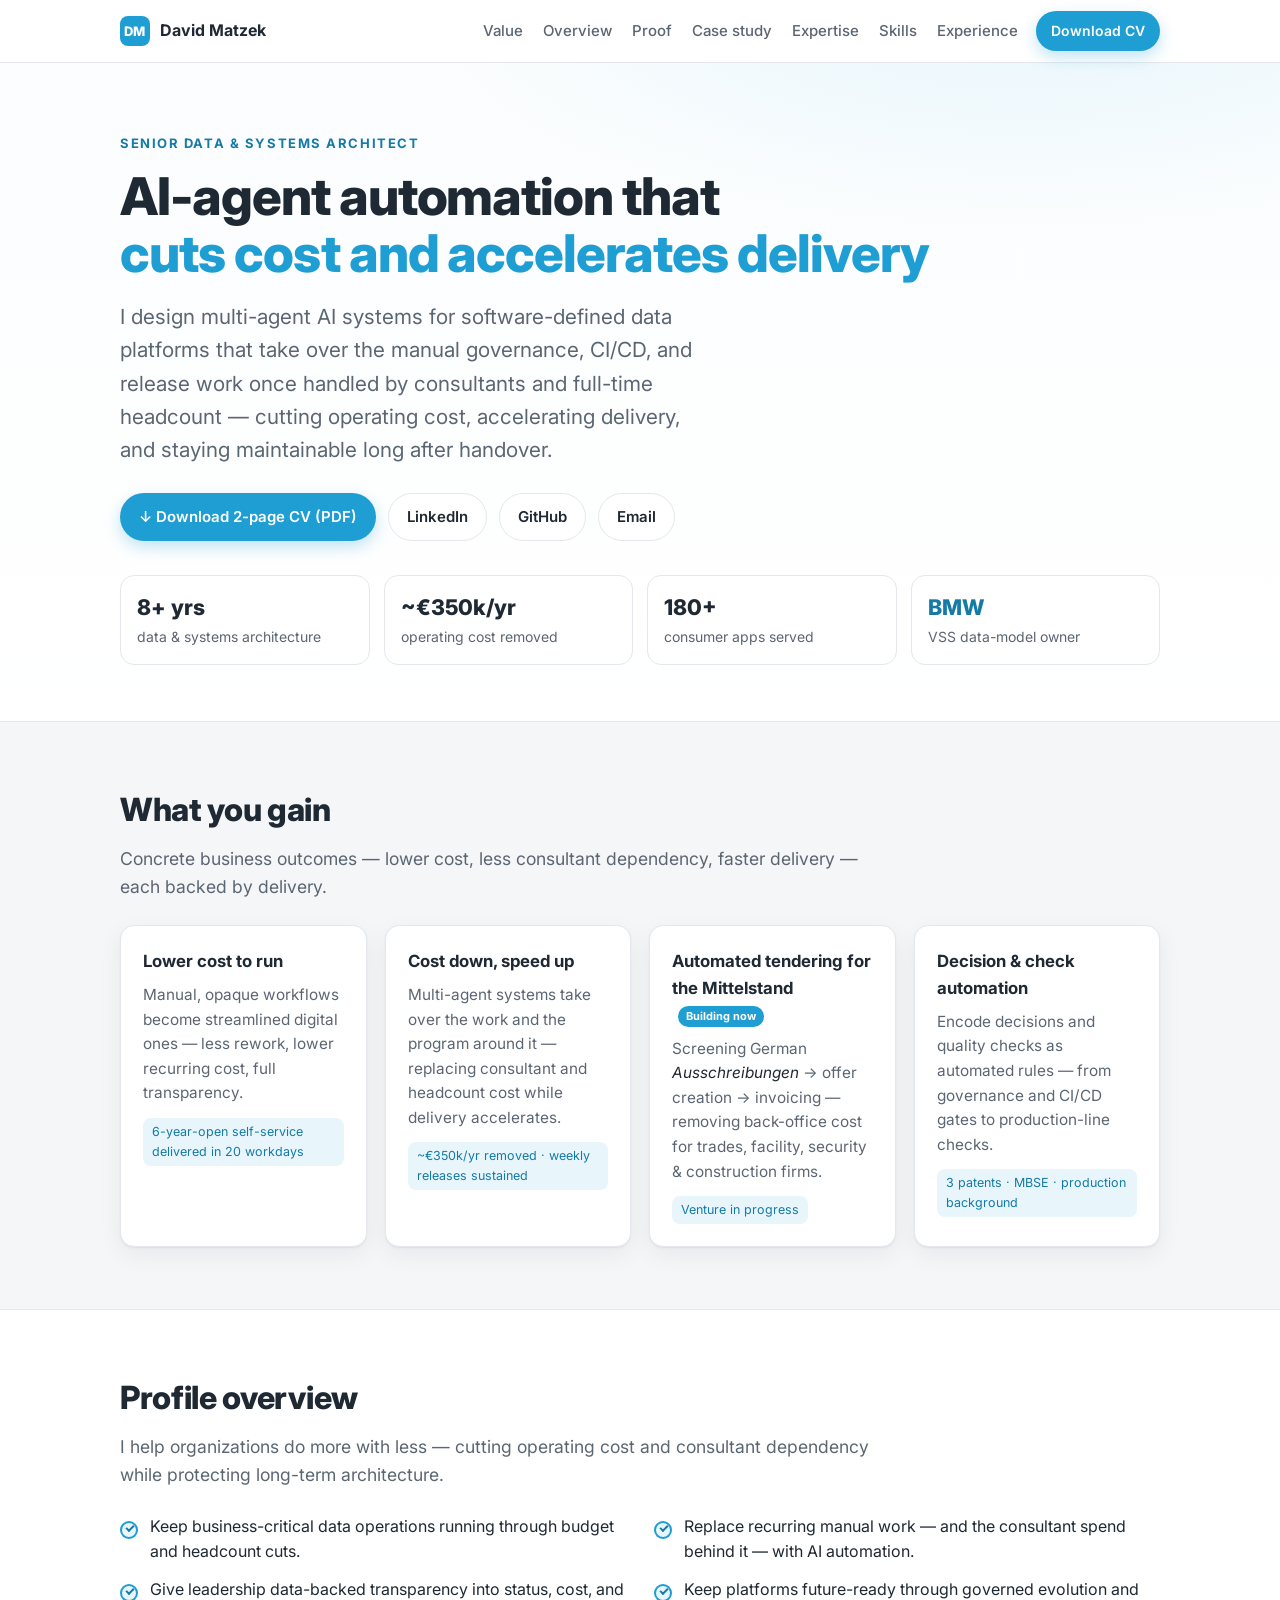
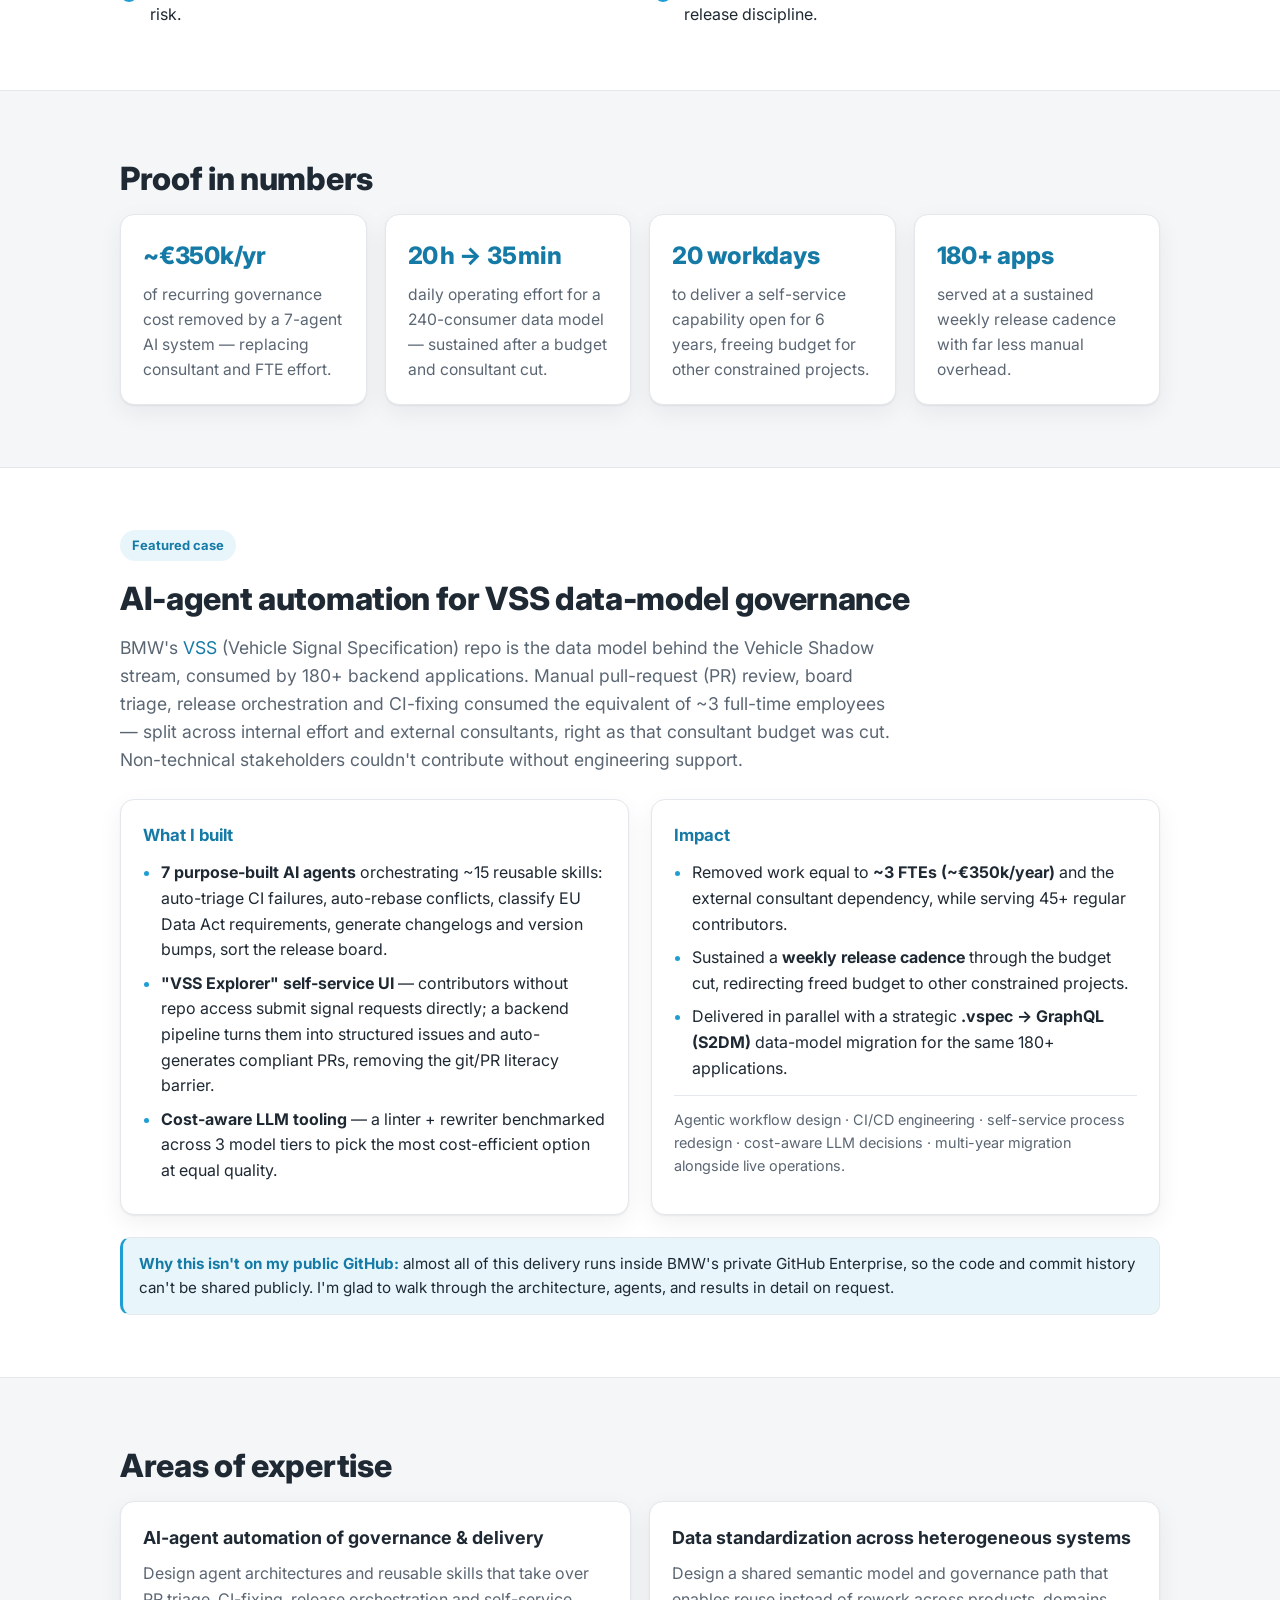
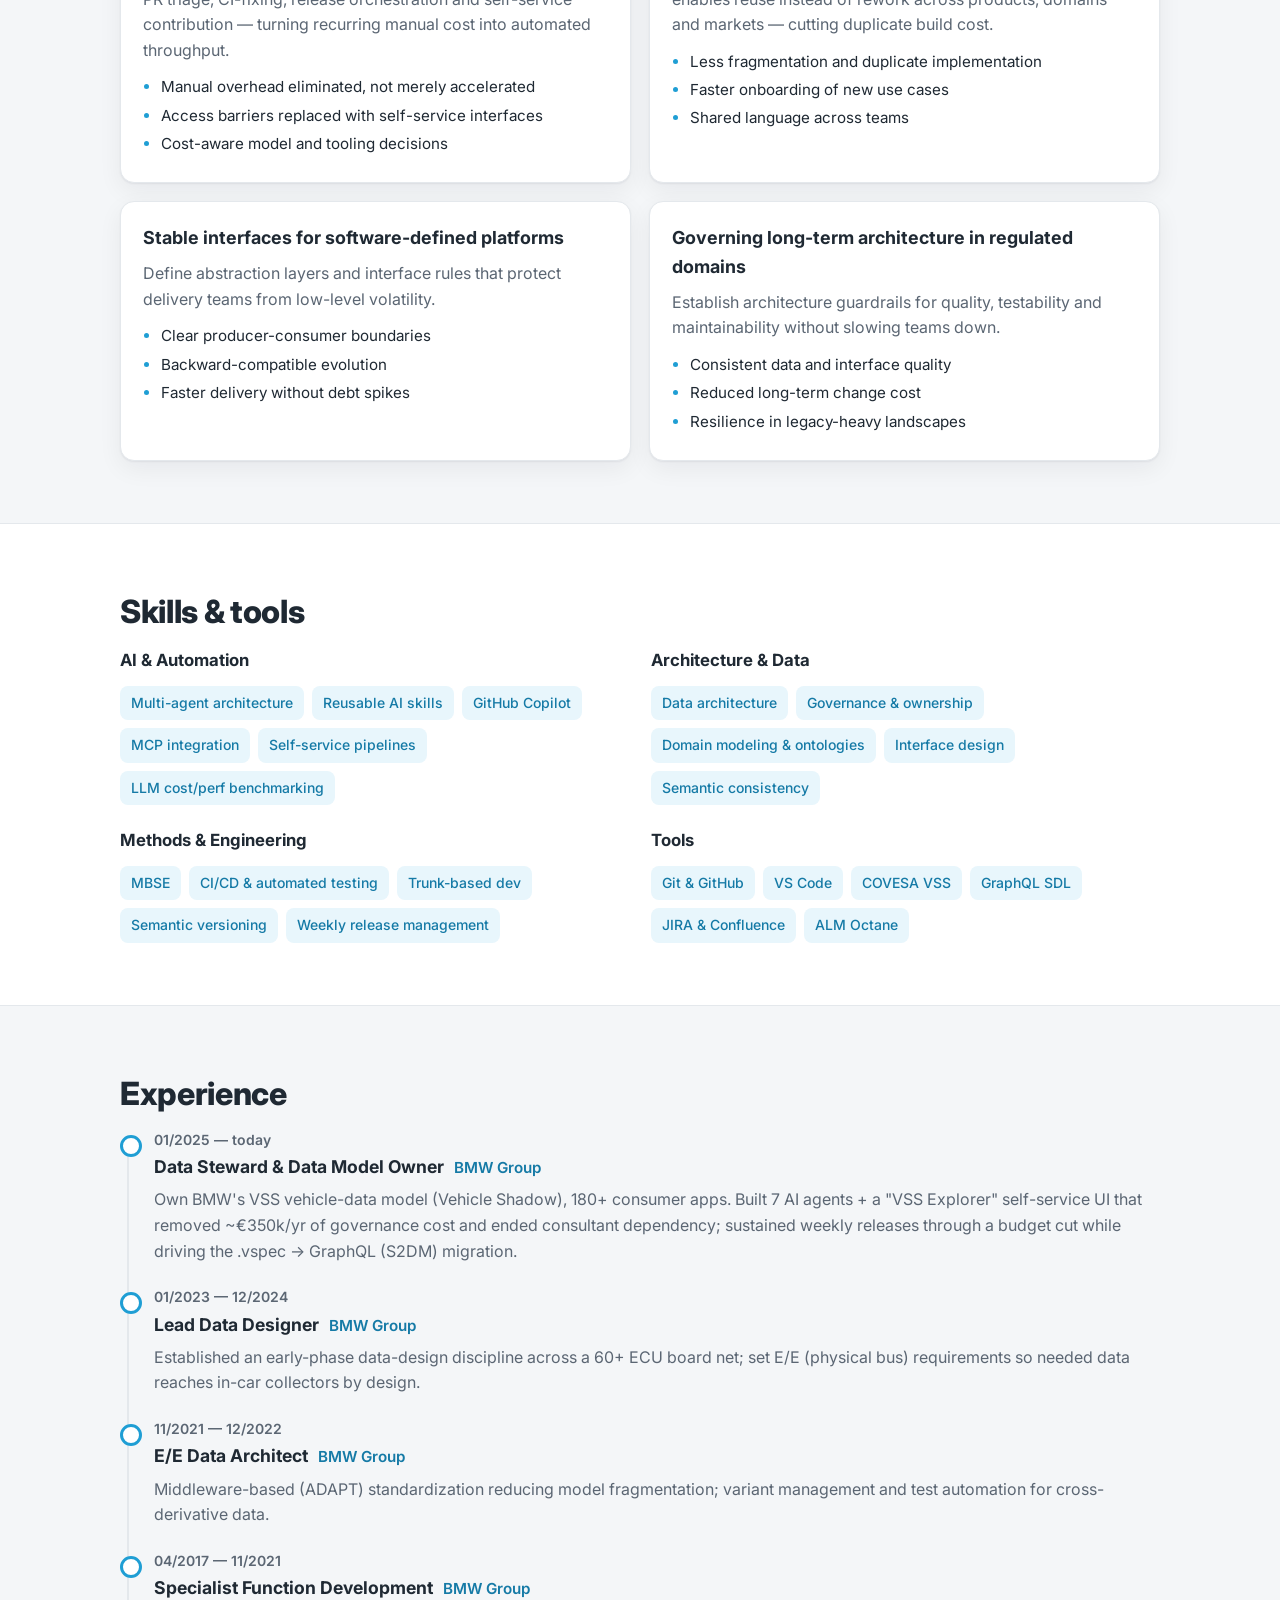
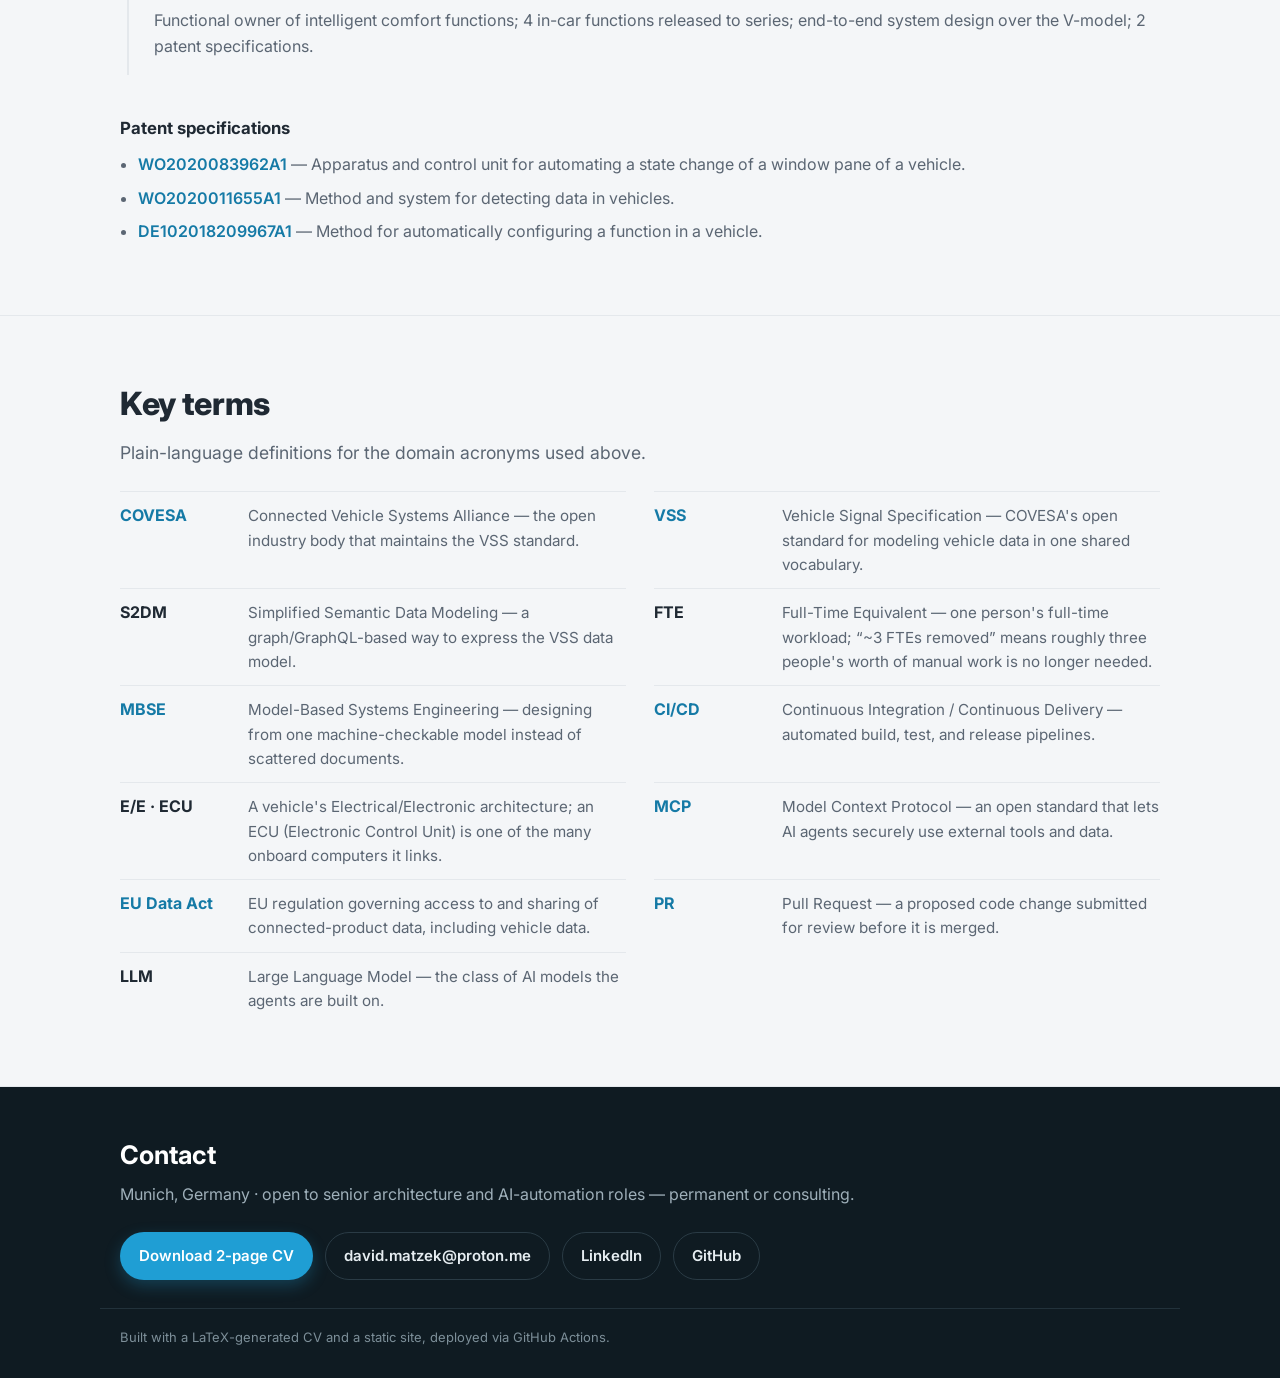
==== commit c2082a15: "Link glossary terms to references and BMW to its corporate site - Glossary (site): MBSE->Wikipedia, " ====
--- a/site/index.html
+++ b/site/index.html
@@ -51,7 +51,7 @@
           <li><strong>8+ yrs</strong><span>data &amp; systems architecture</span></li>
           <li><strong>~&euro;350k/yr</strong><span>operating cost removed</span></li>
           <li><strong>180+</strong><span>consumer apps served</span></li>
-          <li><strong>BMW</strong><span>VSS data-model owner</span></li>
+          <li><strong><a href="https://www.bmwgroup.com" rel="noopener">BMW</a></strong><span>VSS data-model owner</span></li>
         </ul>
       </div>
     </section>
@@ -287,12 +287,12 @@
           <div><dt><a href="https://github.com/COVESA/vehicle_signal_specification" rel="noopener">VSS</a></dt><dd>Vehicle Signal Specification &mdash; COVESA's open standard for modeling vehicle data in one shared vocabulary.</dd></div>
           <div><dt>S2DM</dt><dd>Simplified Semantic Data Modeling &mdash; a graph/GraphQL-based way to express the VSS data model.</dd></div>
           <div><dt>FTE</dt><dd>Full-Time Equivalent &mdash; one person's full-time workload; “~3 FTEs removed” means roughly three people's worth of manual work is no longer needed.</dd></div>
-          <div><dt>MBSE</dt><dd>Model-Based Systems Engineering &mdash; designing from one machine-checkable model instead of scattered documents.</dd></div>
-          <div><dt>CI/CD</dt><dd>Continuous Integration / Continuous Delivery &mdash; automated build, test, and release pipelines.</dd></div>
+          <div><dt><a href="https://en.wikipedia.org/wiki/Model-based_systems_engineering" rel="noopener">MBSE</a></dt><dd>Model-Based Systems Engineering &mdash; designing from one machine-checkable model instead of scattered documents.</dd></div>
+          <div><dt><a href="https://en.wikipedia.org/wiki/CI/CD" rel="noopener">CI/CD</a></dt><dd>Continuous Integration / Continuous Delivery &mdash; automated build, test, and release pipelines.</dd></div>
           <div><dt>E/E &middot; ECU</dt><dd>A vehicle's Electrical/Electronic architecture; an ECU (Electronic Control Unit) is one of the many onboard computers it links.</dd></div>
-          <div><dt>MCP</dt><dd>Model Context Protocol &mdash; an open standard that lets AI agents securely use external tools and data.</dd></div>
-          <div><dt>EU Data Act</dt><dd>EU regulation governing access to and sharing of connected-product data, including vehicle data.</dd></div>
-          <div><dt>PR</dt><dd>Pull Request &mdash; a proposed code change submitted for review before it is merged.</dd></div>
+          <div><dt><a href="https://modelcontextprotocol.io" rel="noopener">MCP</a></dt><dd>Model Context Protocol &mdash; an open standard that lets AI agents securely use external tools and data.</dd></div>
+          <div><dt><a href="https://eur-lex.europa.eu/legal-content/EN/TXT/?uri=CELEX:32023R2854" rel="noopener">EU Data Act</a></dt><dd>EU regulation governing access to and sharing of connected-product data, including vehicle data.</dd></div>
+          <div><dt><a href="https://docs.github.com/en/pull-requests/collaborating-with-pull-requests/proposing-changes-to-your-work-with-pull-requests/about-pull-requests" rel="noopener">PR</a></dt><dd>Pull Request &mdash; a proposed code change submitted for review before it is merged.</dd></div>
           <div><dt>LLM</dt><dd>Large Language Model &mdash; the class of AI models the agents are built on.</dd></div>
         </dl>
       </div>
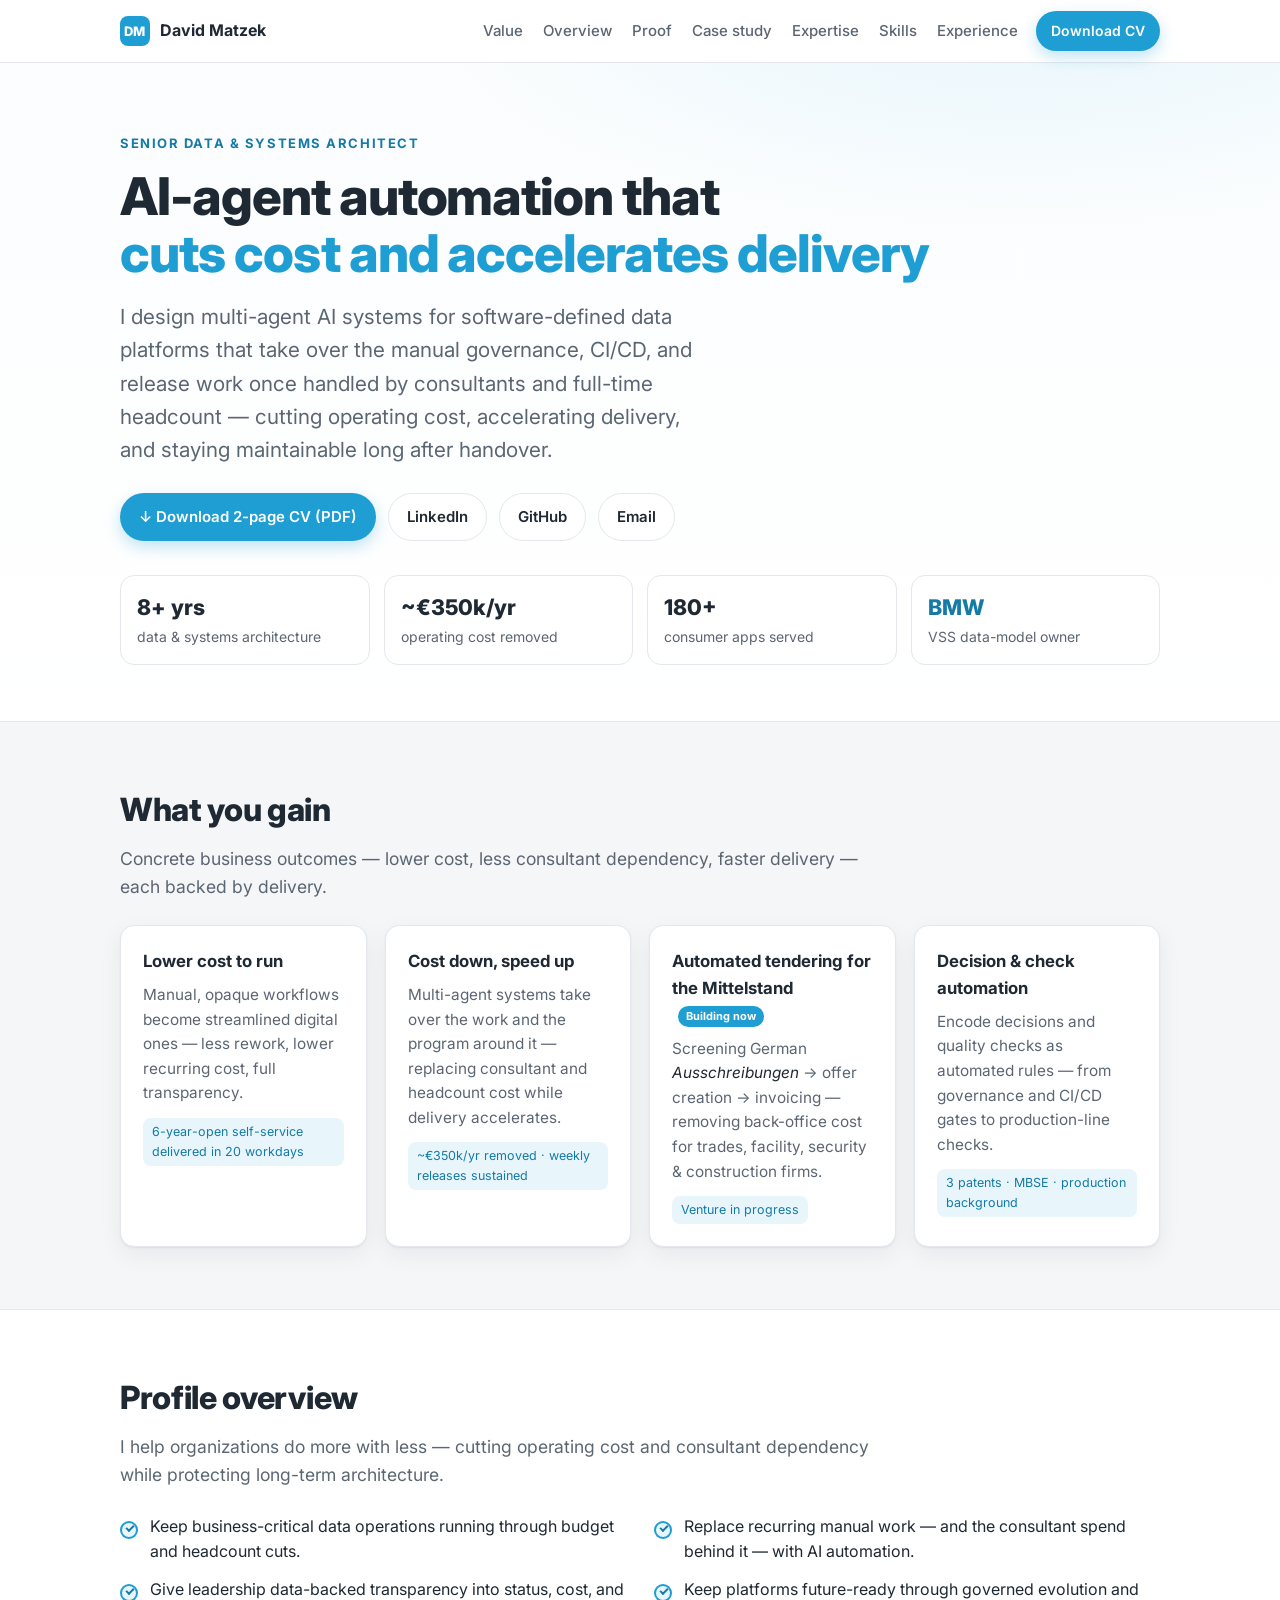
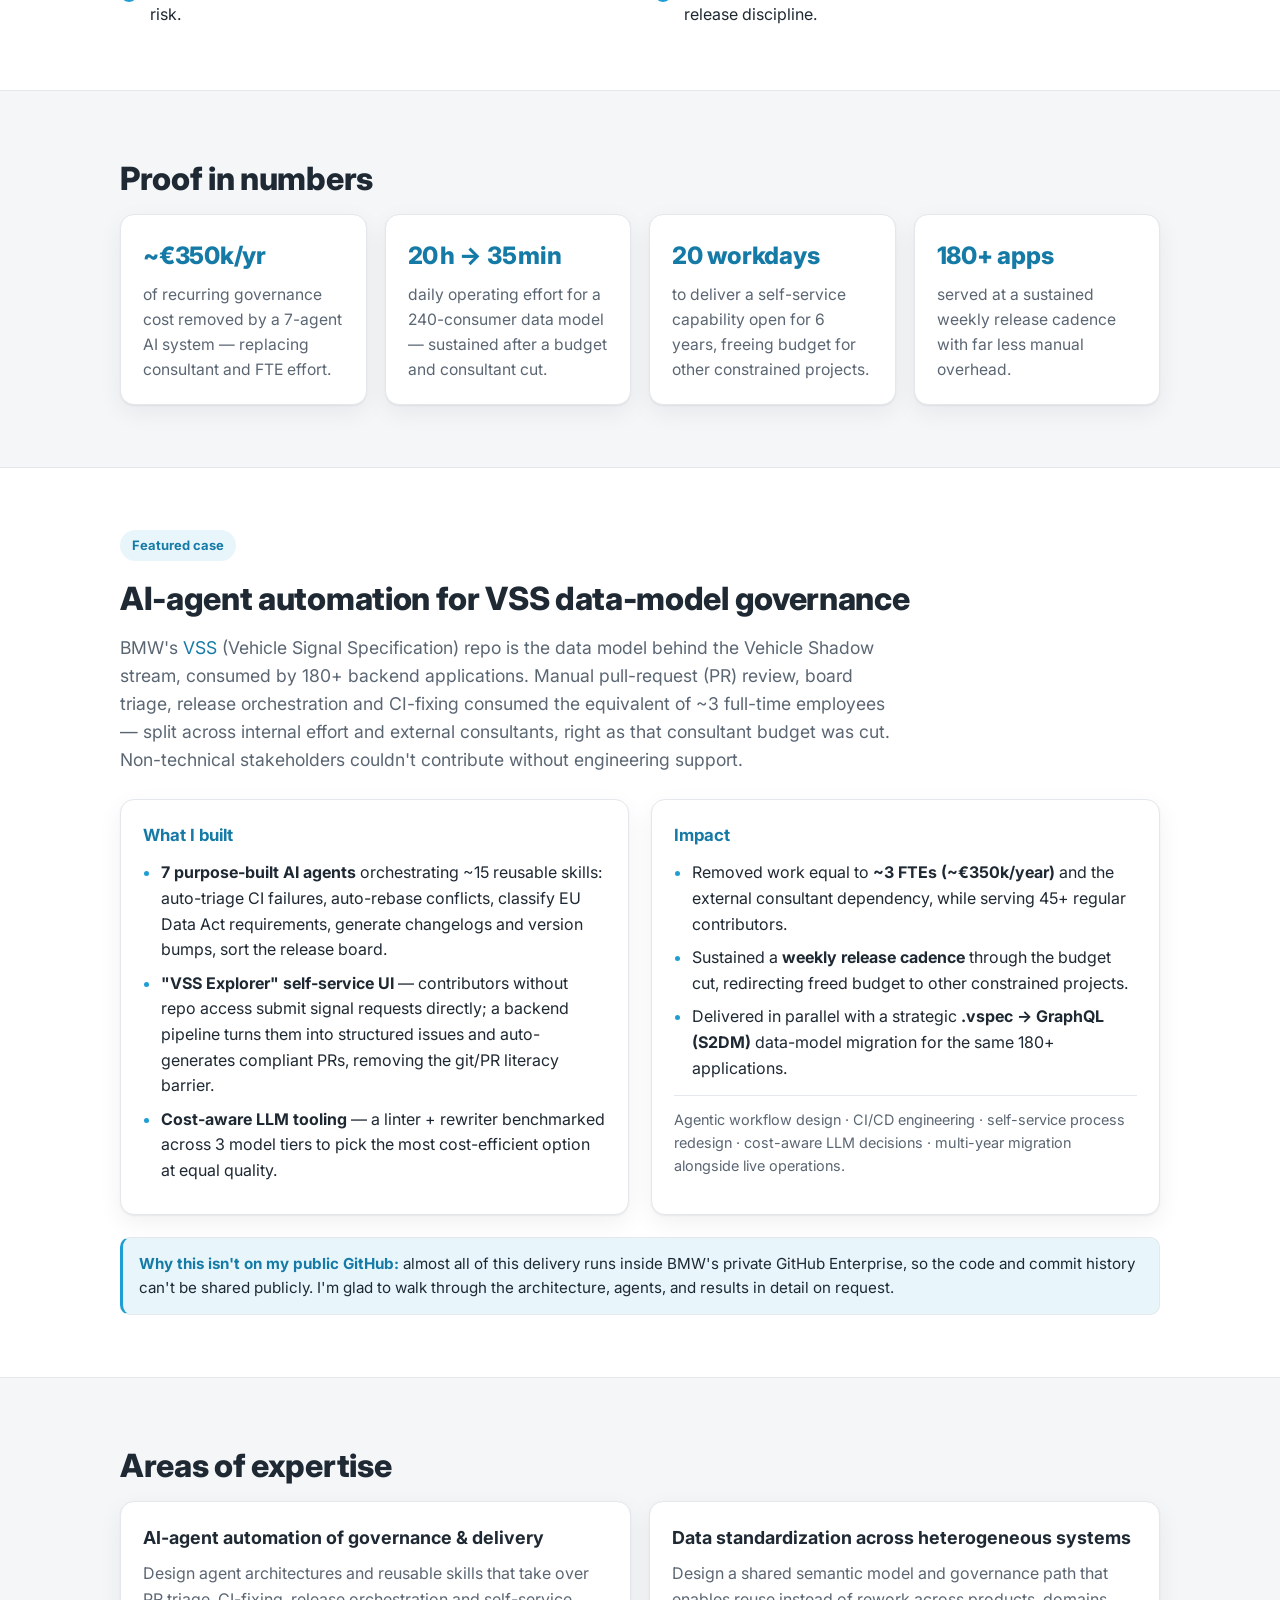
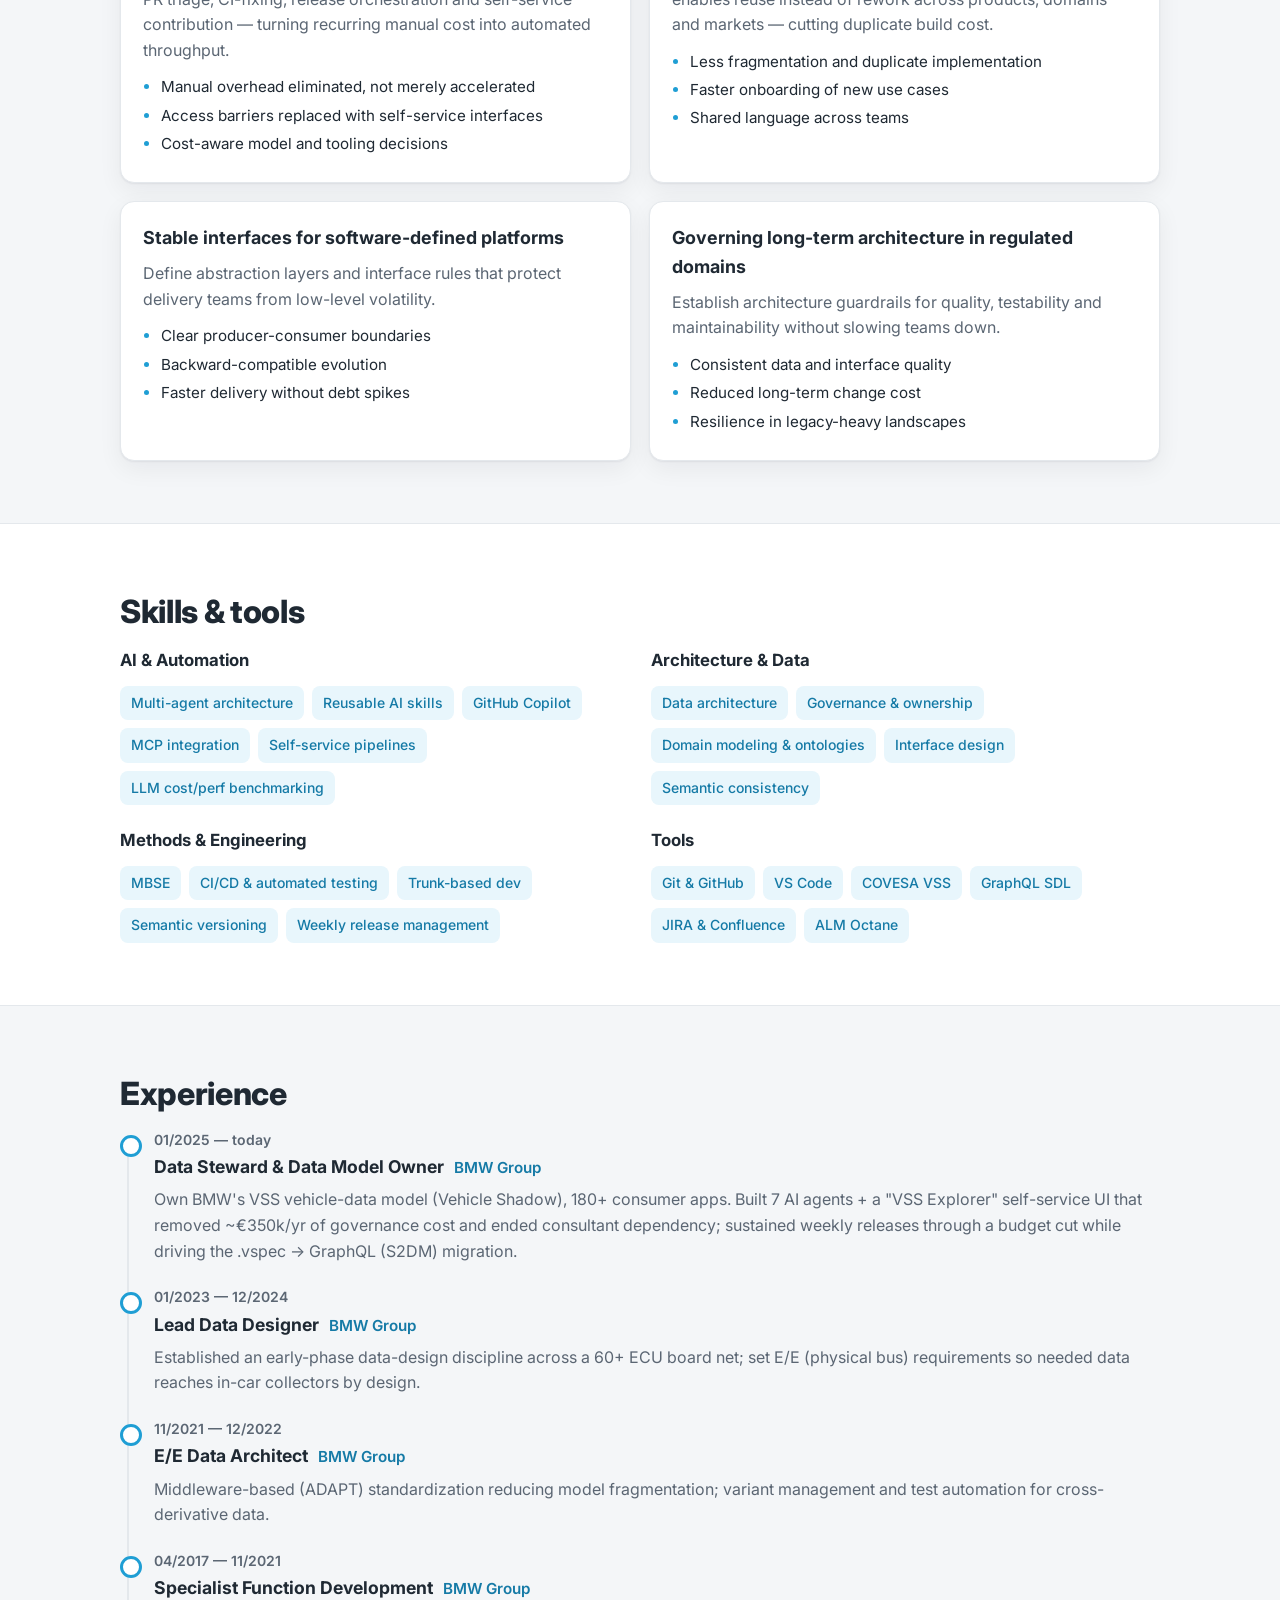
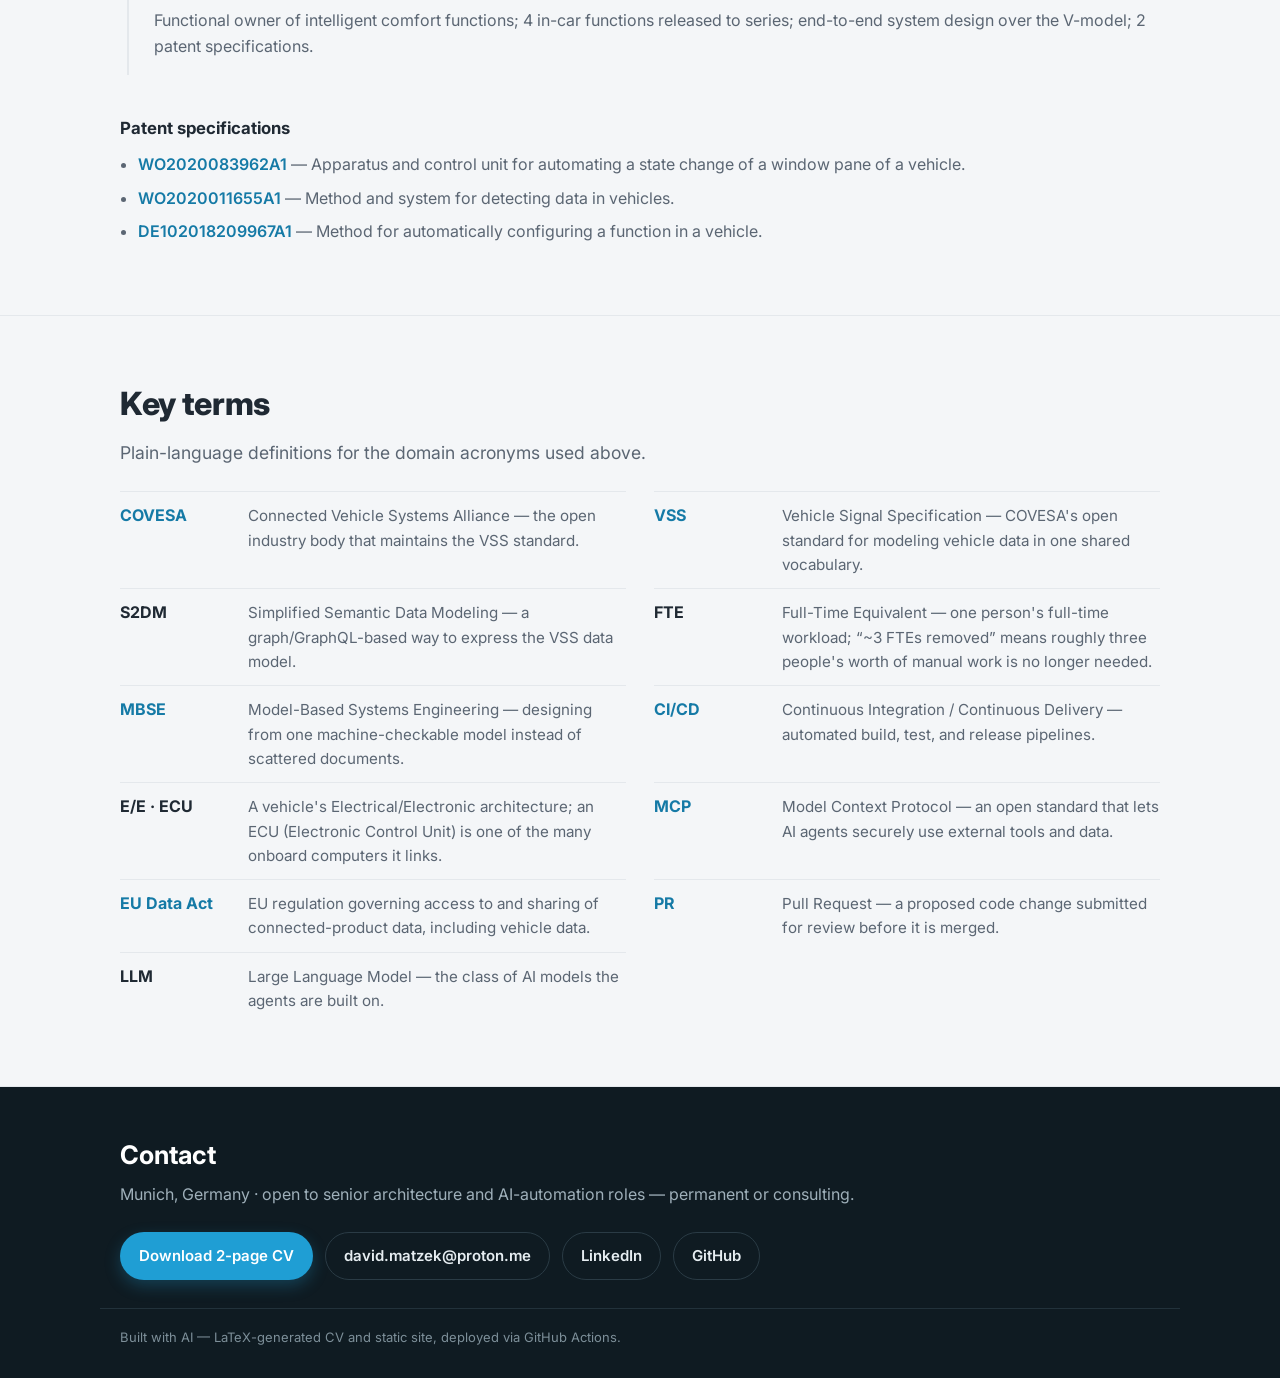
==== commit c8d637bc: "Footer: lead colophon with 'Built with AI'" ====
--- a/site/index.html
+++ b/site/index.html
@@ -312,7 +312,7 @@
         <a class="btn btn-ghost" href="https://github.com/DavidMatzek" rel="noopener">GitHub</a>
       </div>
     </div>
-    <div class="wrap colophon">Built with a LaTeX-generated CV and a static site, deployed via GitHub Actions.</div>
+    <div class="wrap colophon">Built with AI &mdash; LaTeX-generated CV and static site, deployed via GitHub Actions.</div>
   </footer>
 
 </body>
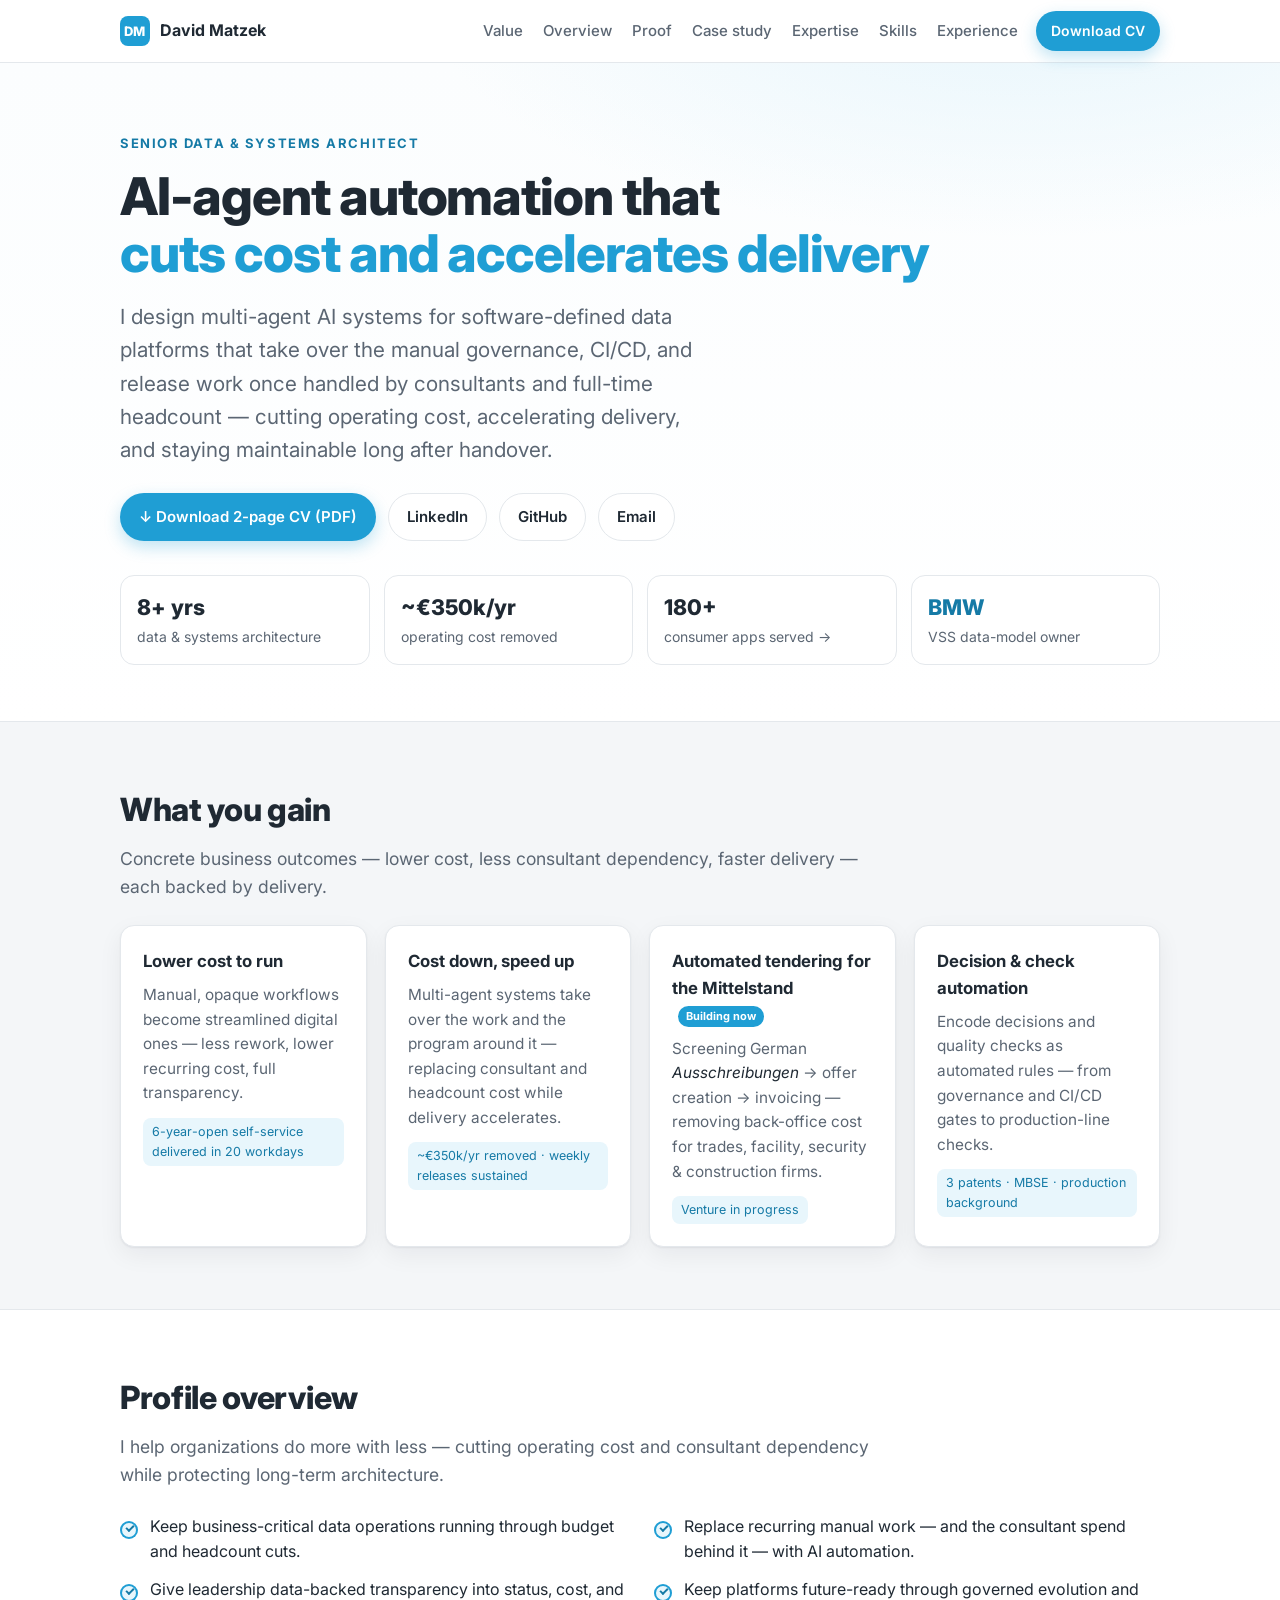
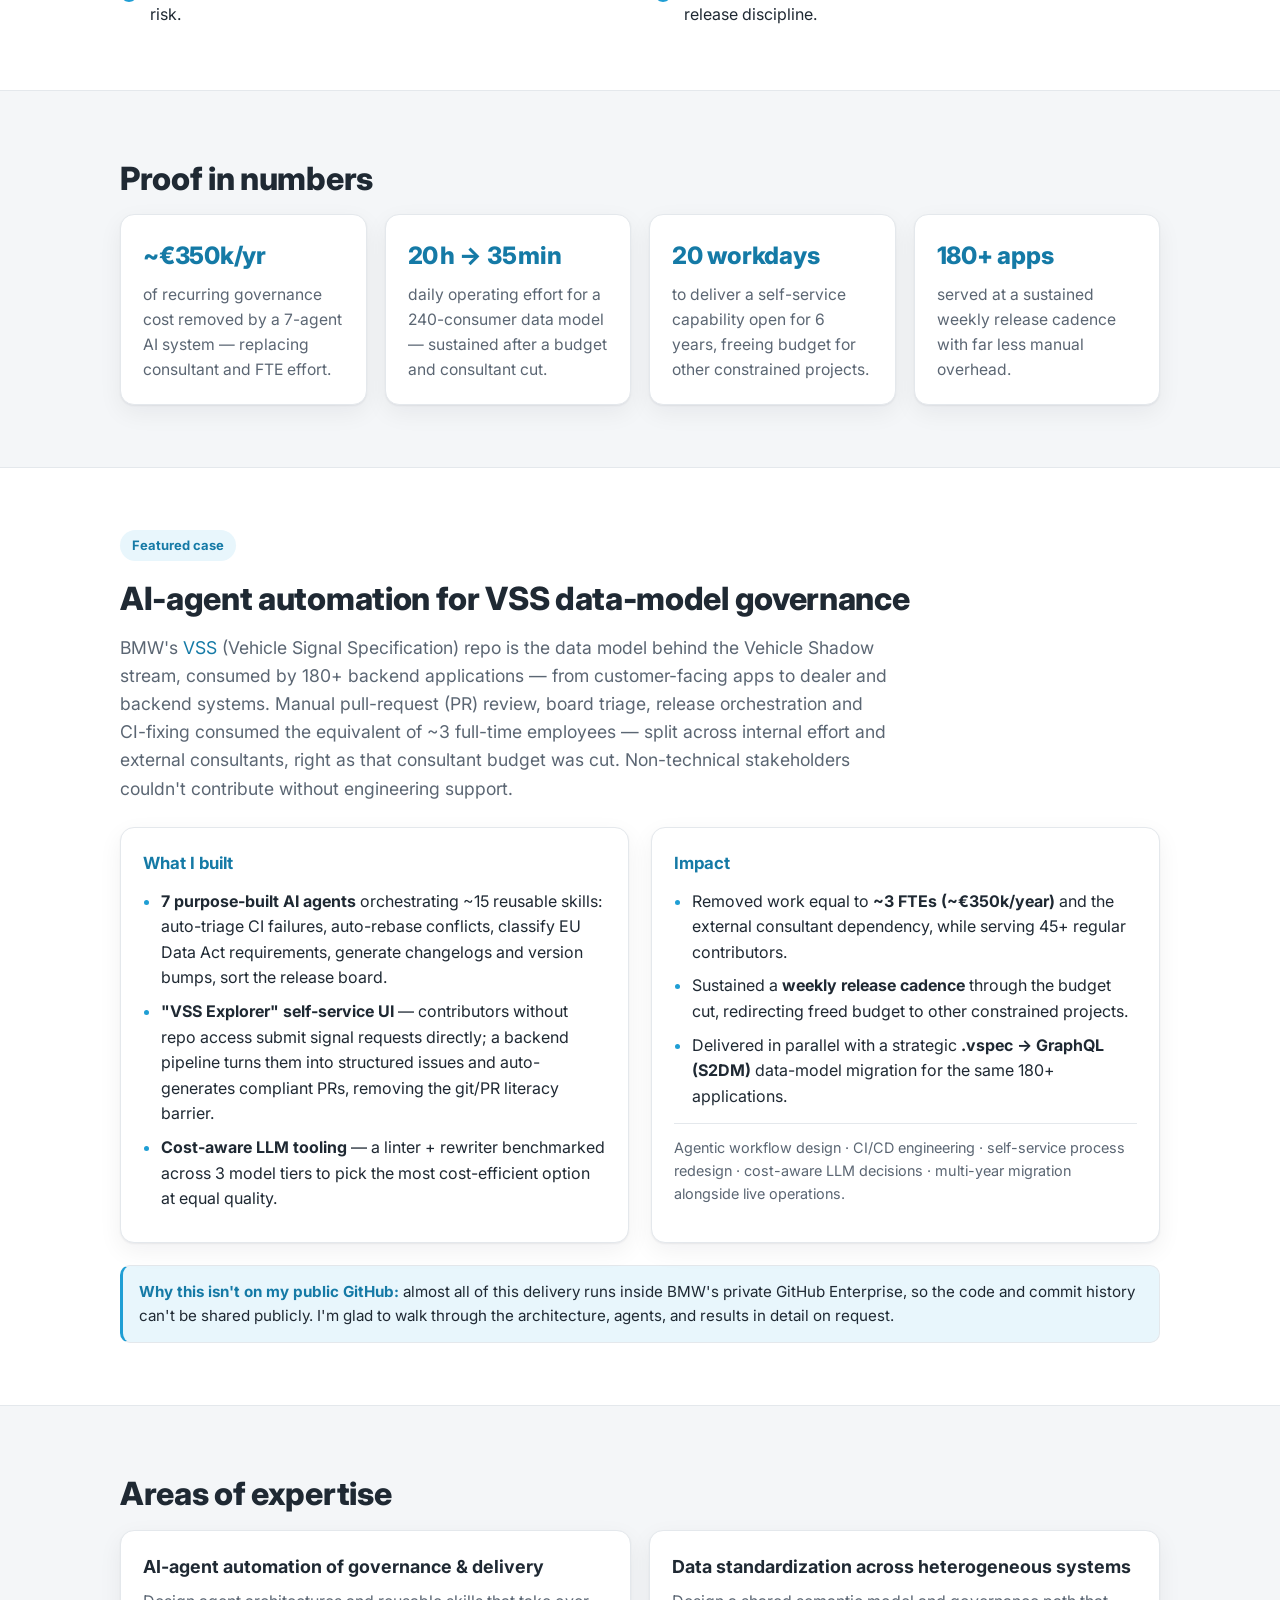
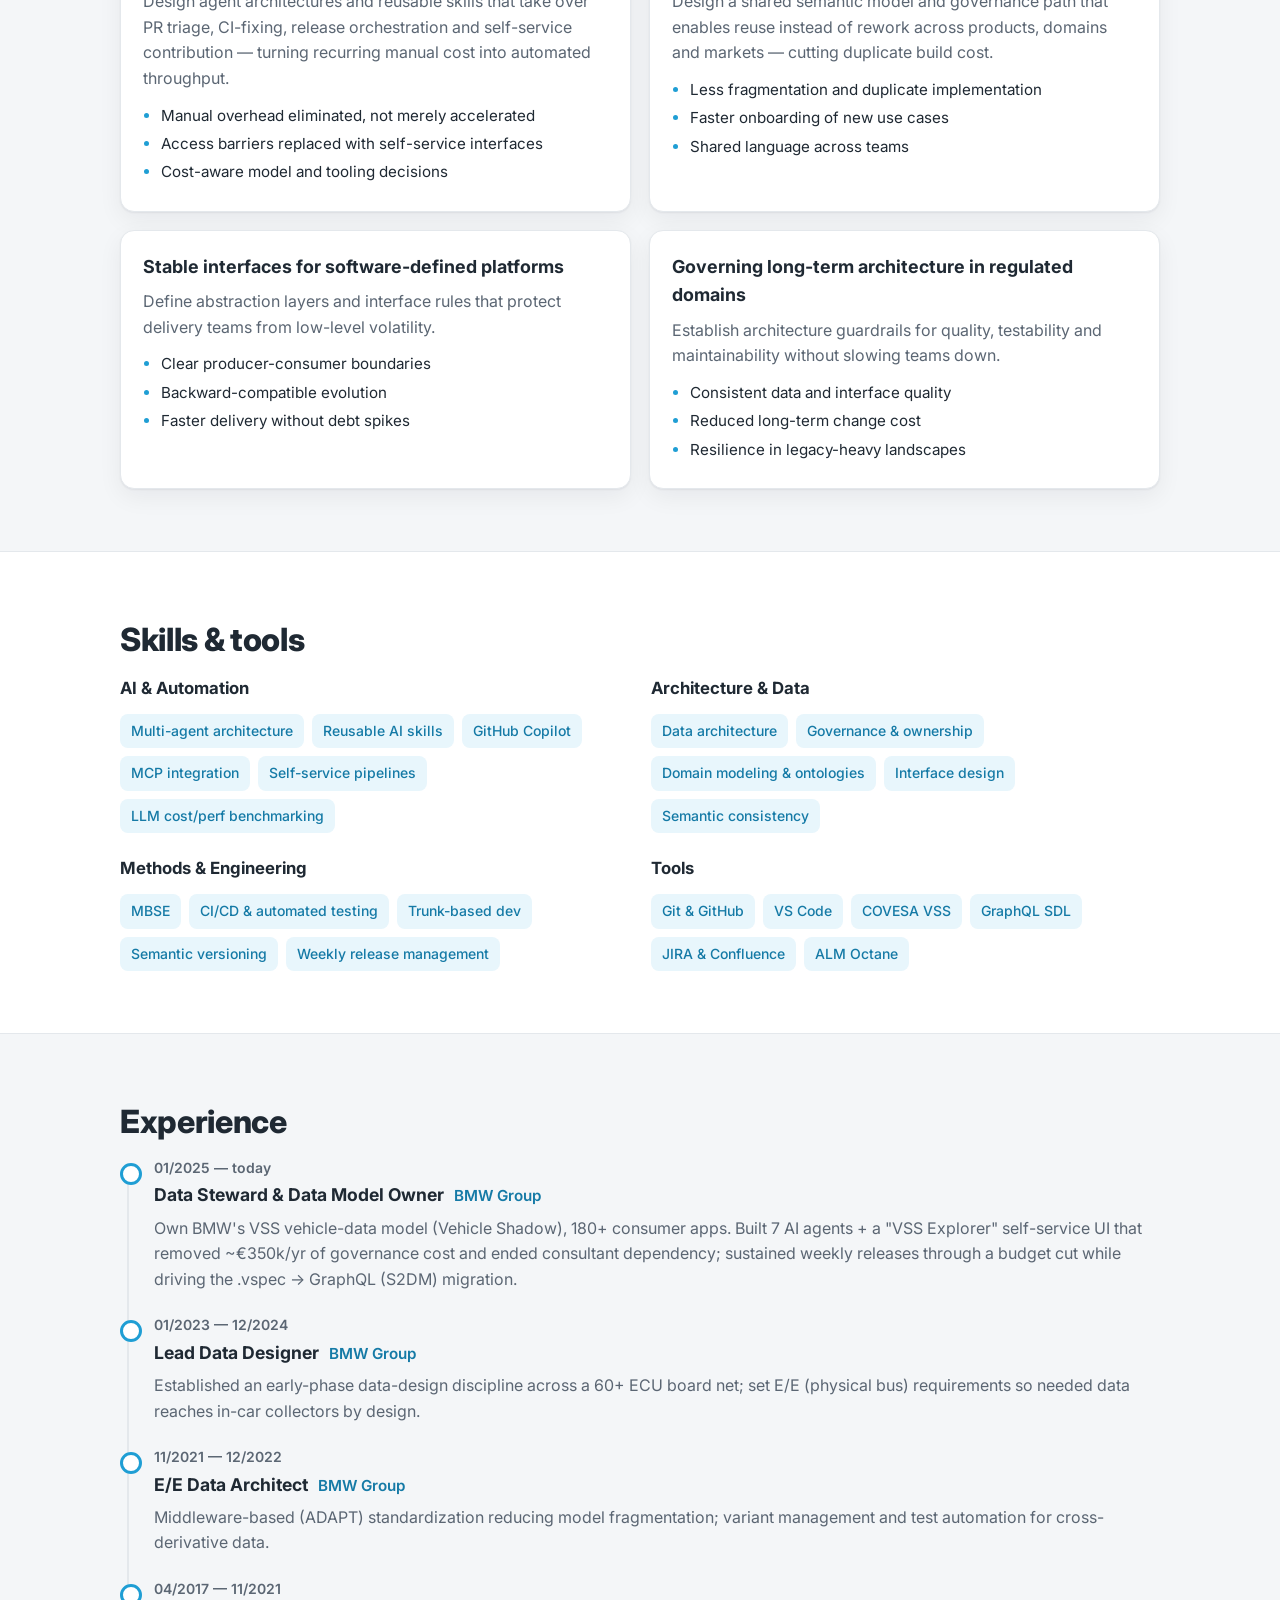
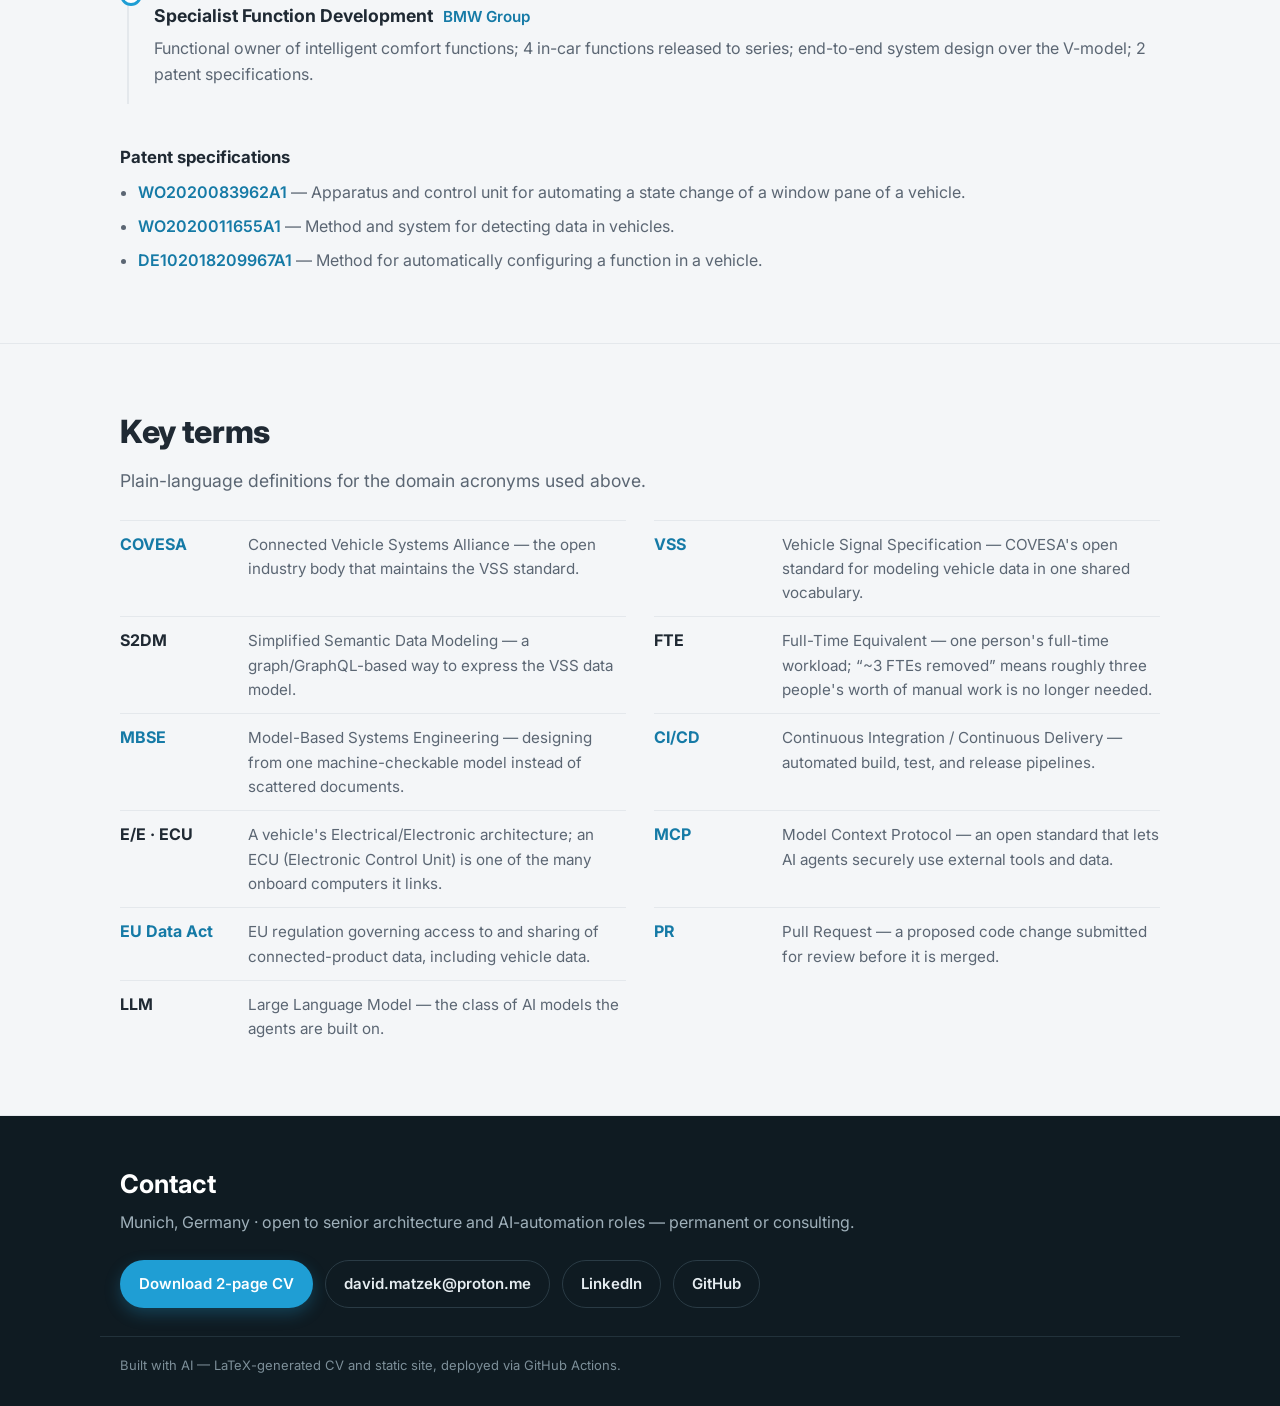
==== commit 6f7ca33c: "Make 180+ stat link to the case; add generic consumer types - Hero '180+ consumer apps served' now l" ====
--- a/site/index.html
+++ b/site/index.html
@@ -50,7 +50,7 @@
         <ul class="facts">
           <li><strong>8+ yrs</strong><span>data &amp; systems architecture</span></li>
           <li><strong>~&euro;350k/yr</strong><span>operating cost removed</span></li>
-          <li><strong>180+</strong><span>consumer apps served</span></li>
+          <li class="fact-link"><a href="#case" aria-label="See the featured case study"><strong>180+</strong><span>consumer apps served &#8594;</span></a></li>
           <li><strong><a href="https://www.bmwgroup.com" rel="noopener">BMW</a></strong><span>VSS data-model owner</span></li>
         </ul>
       </div>
@@ -130,7 +130,7 @@
       <div class="wrap">
         <span class="pill">Featured case</span>
         <h2 class="section-title">AI-agent automation for VSS data-model governance</h2>
-        <p class="section-lead">BMW's <a href="https://github.com/COVESA/vehicle_signal_specification" rel="noopener">VSS</a> (Vehicle Signal Specification) repo is the data model behind the Vehicle Shadow stream, consumed by 180+ backend applications. Manual pull-request (PR) review, board triage, release orchestration and CI-fixing consumed the equivalent of ~3 full-time employees &mdash; split across internal effort and external consultants, right as that consultant budget was cut. Non-technical stakeholders couldn't contribute without engineering support.</p>
+        <p class="section-lead">BMW's <a href="https://github.com/COVESA/vehicle_signal_specification" rel="noopener">VSS</a> (Vehicle Signal Specification) repo is the data model behind the Vehicle Shadow stream, consumed by 180+ backend applications &mdash; from customer-facing apps to dealer and backend systems. Manual pull-request (PR) review, board triage, release orchestration and CI-fixing consumed the equivalent of ~3 full-time employees &mdash; split across internal effort and external consultants, right as that consultant budget was cut. Non-technical stakeholders couldn't contribute without engineering support.</p>
         <div class="case-grid">
           <div class="case-block">
             <h3>What I built</h3>
--- a/site/assets/style.css
+++ b/site/assets/style.css
@@ -80,6 +80,9 @@
 .facts li { background: #fff; border: 1px solid var(--line); border-radius: var(--radius); padding: 14px 16px; }
 .facts strong { display: block; font-size: 1.35rem; color: var(--ink); font-weight: 800; }
 .facts span { color: var(--muted); font-size: 14px; }
+.facts .fact-link { padding: 0; transition: border-color .15s ease, box-shadow .15s ease; }
+.facts .fact-link a { display: block; padding: 14px 16px; color: inherit; text-decoration: none; }
+.facts .fact-link:hover { border-color: var(--accent); box-shadow: var(--shadow); }
 
 /* ---------- Sections ---------- */
 .section { padding: 62px 0; border-bottom: 1px solid var(--line); }
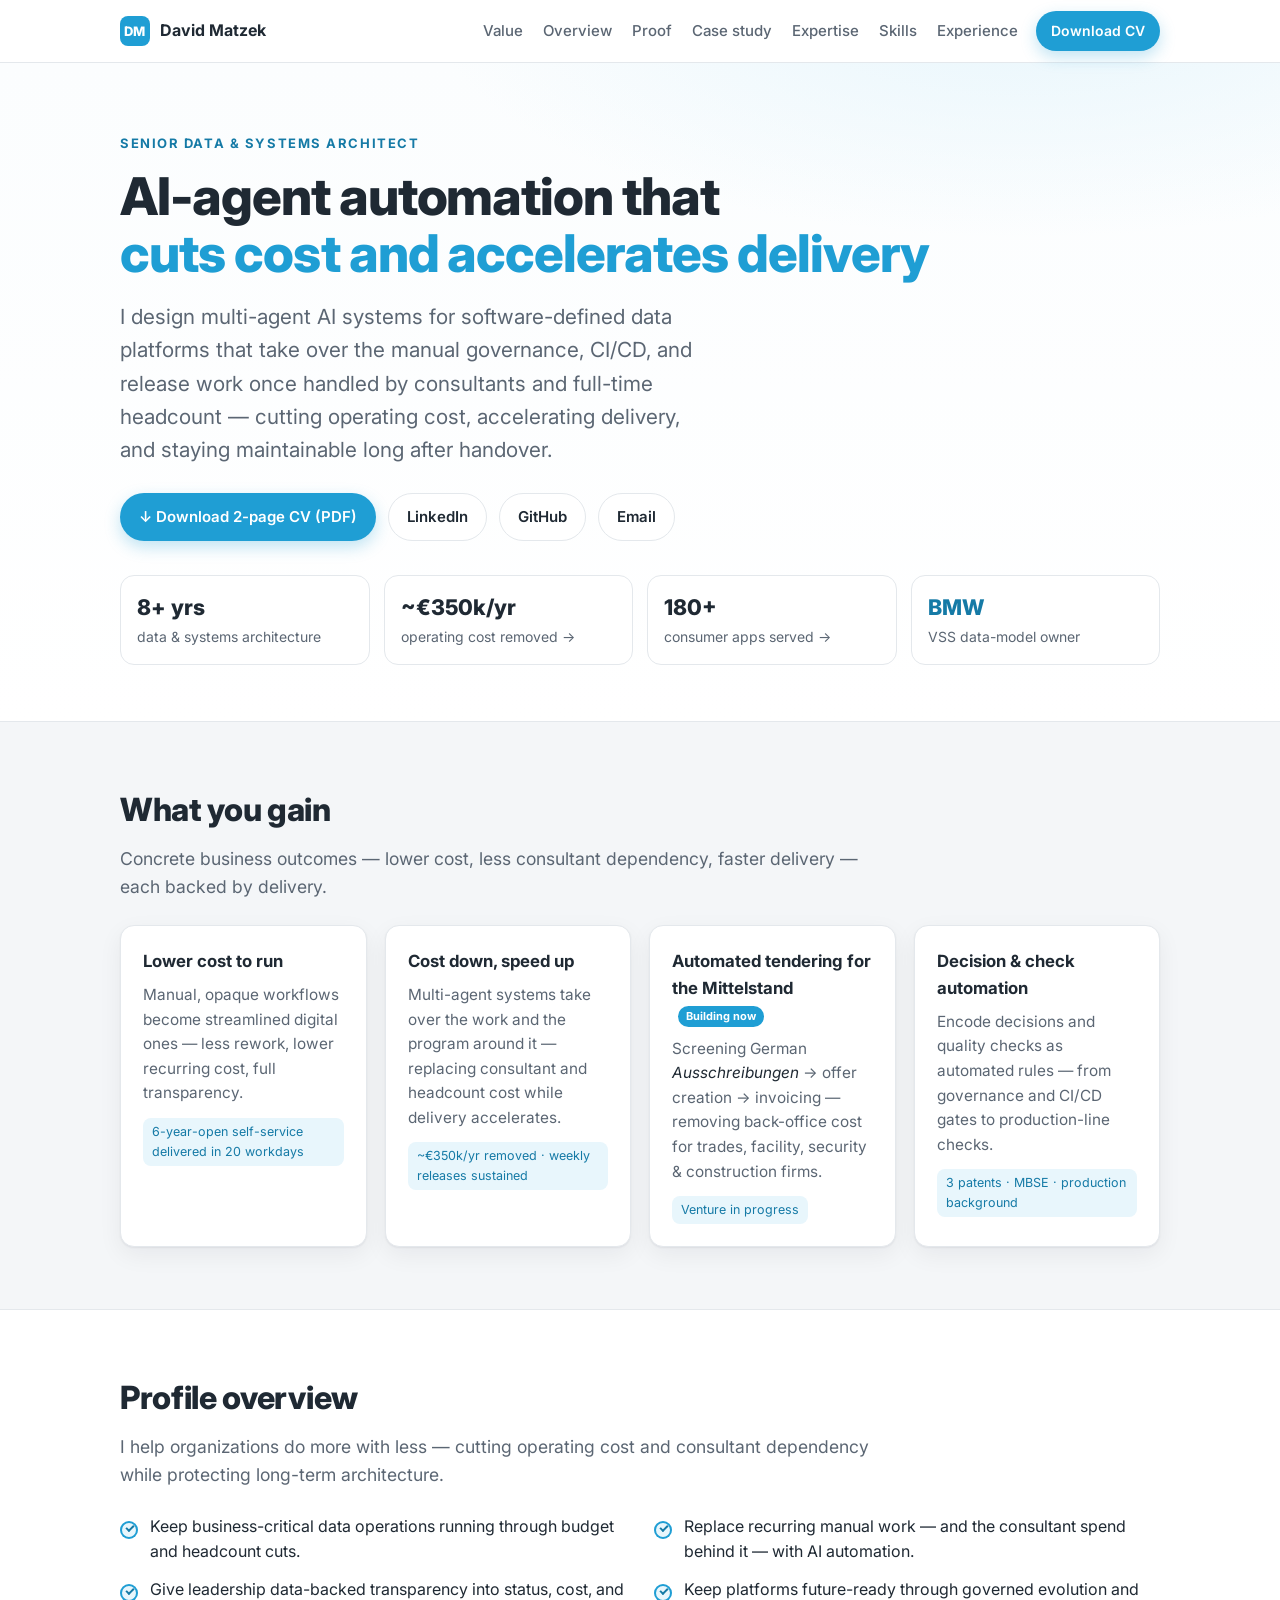
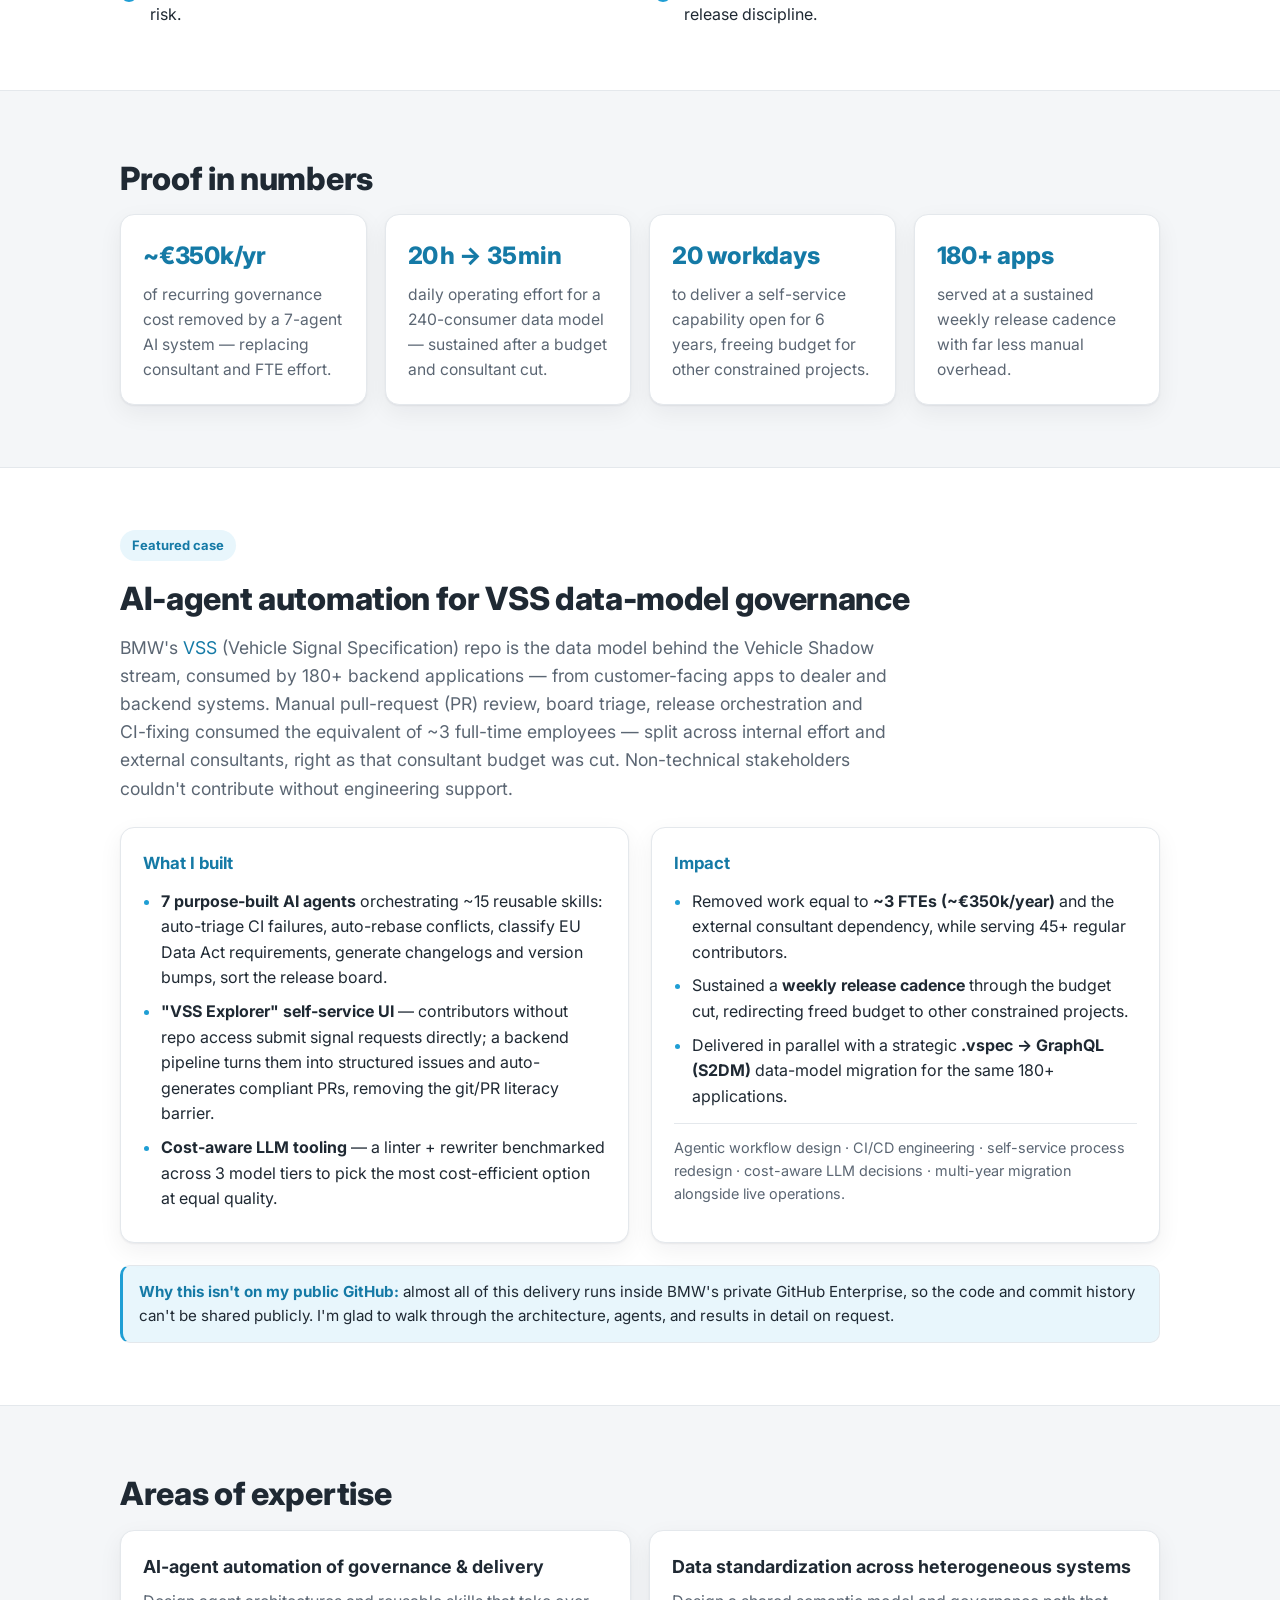
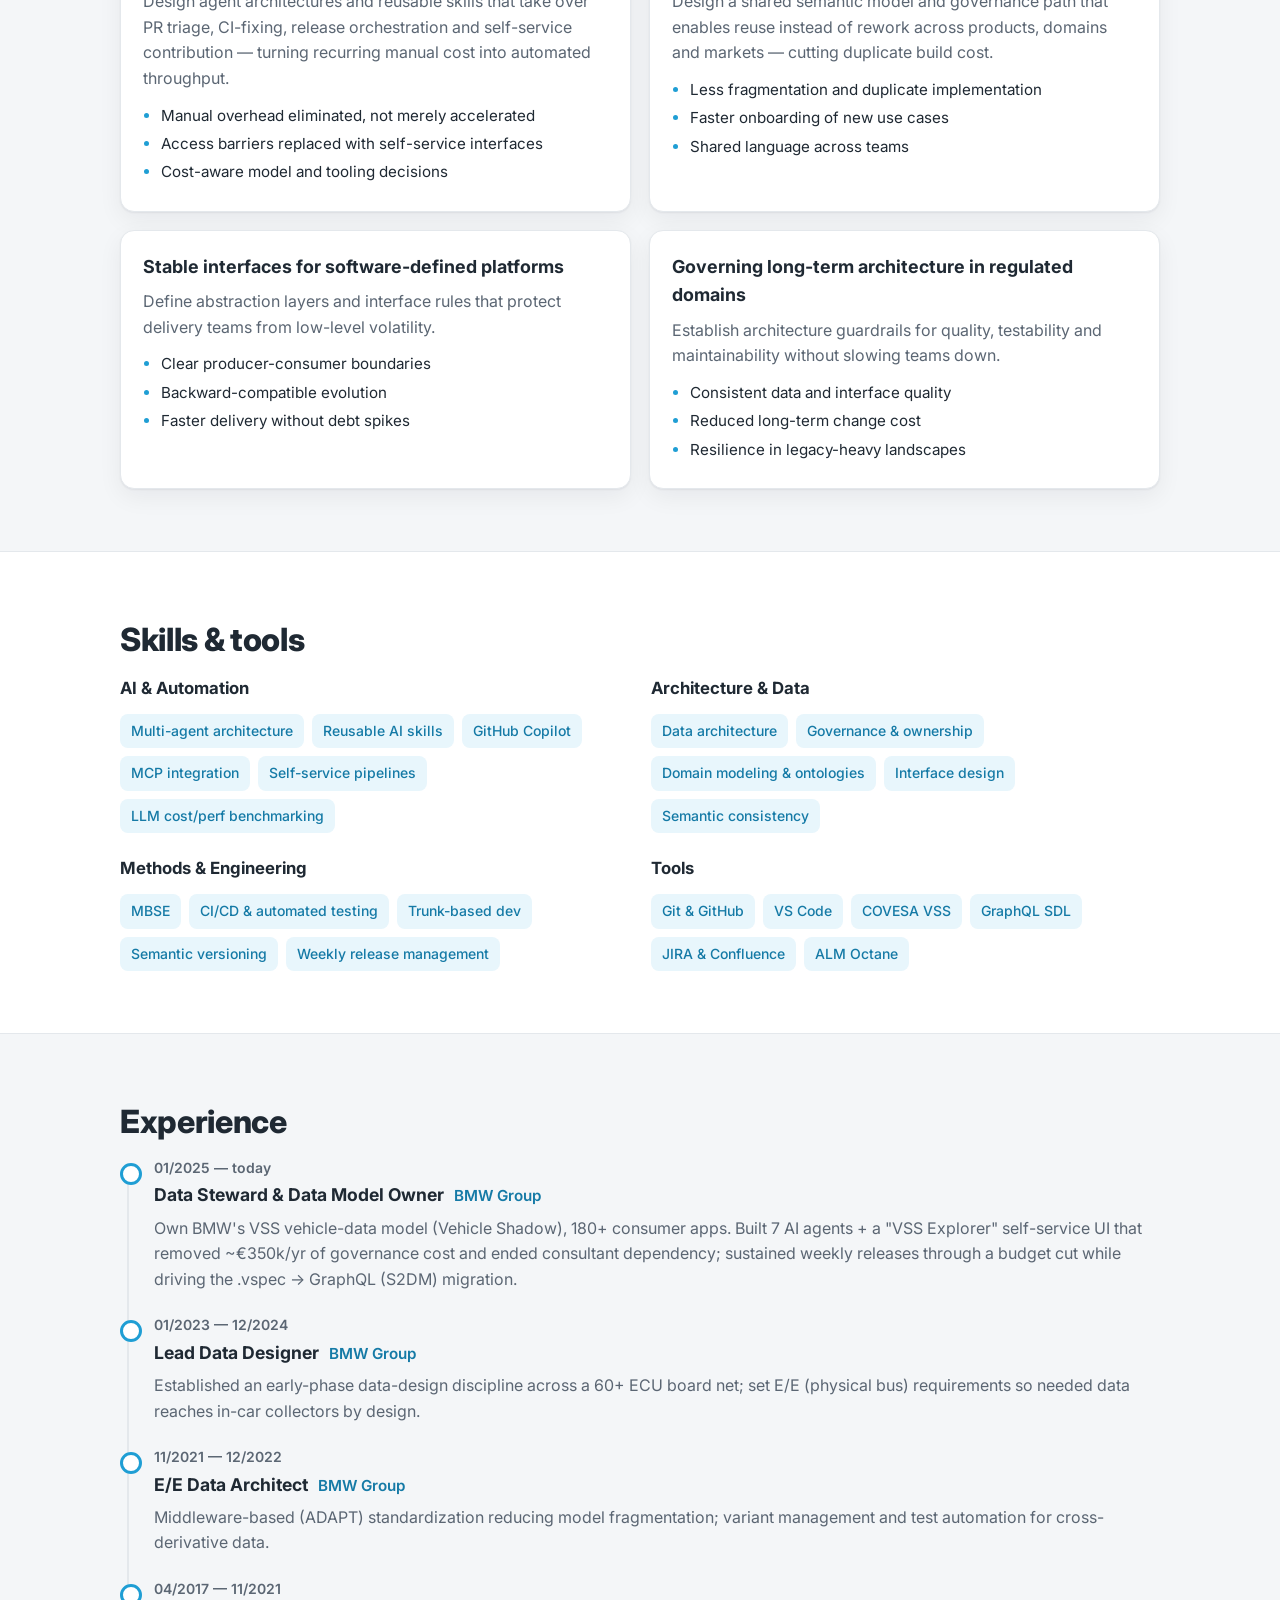
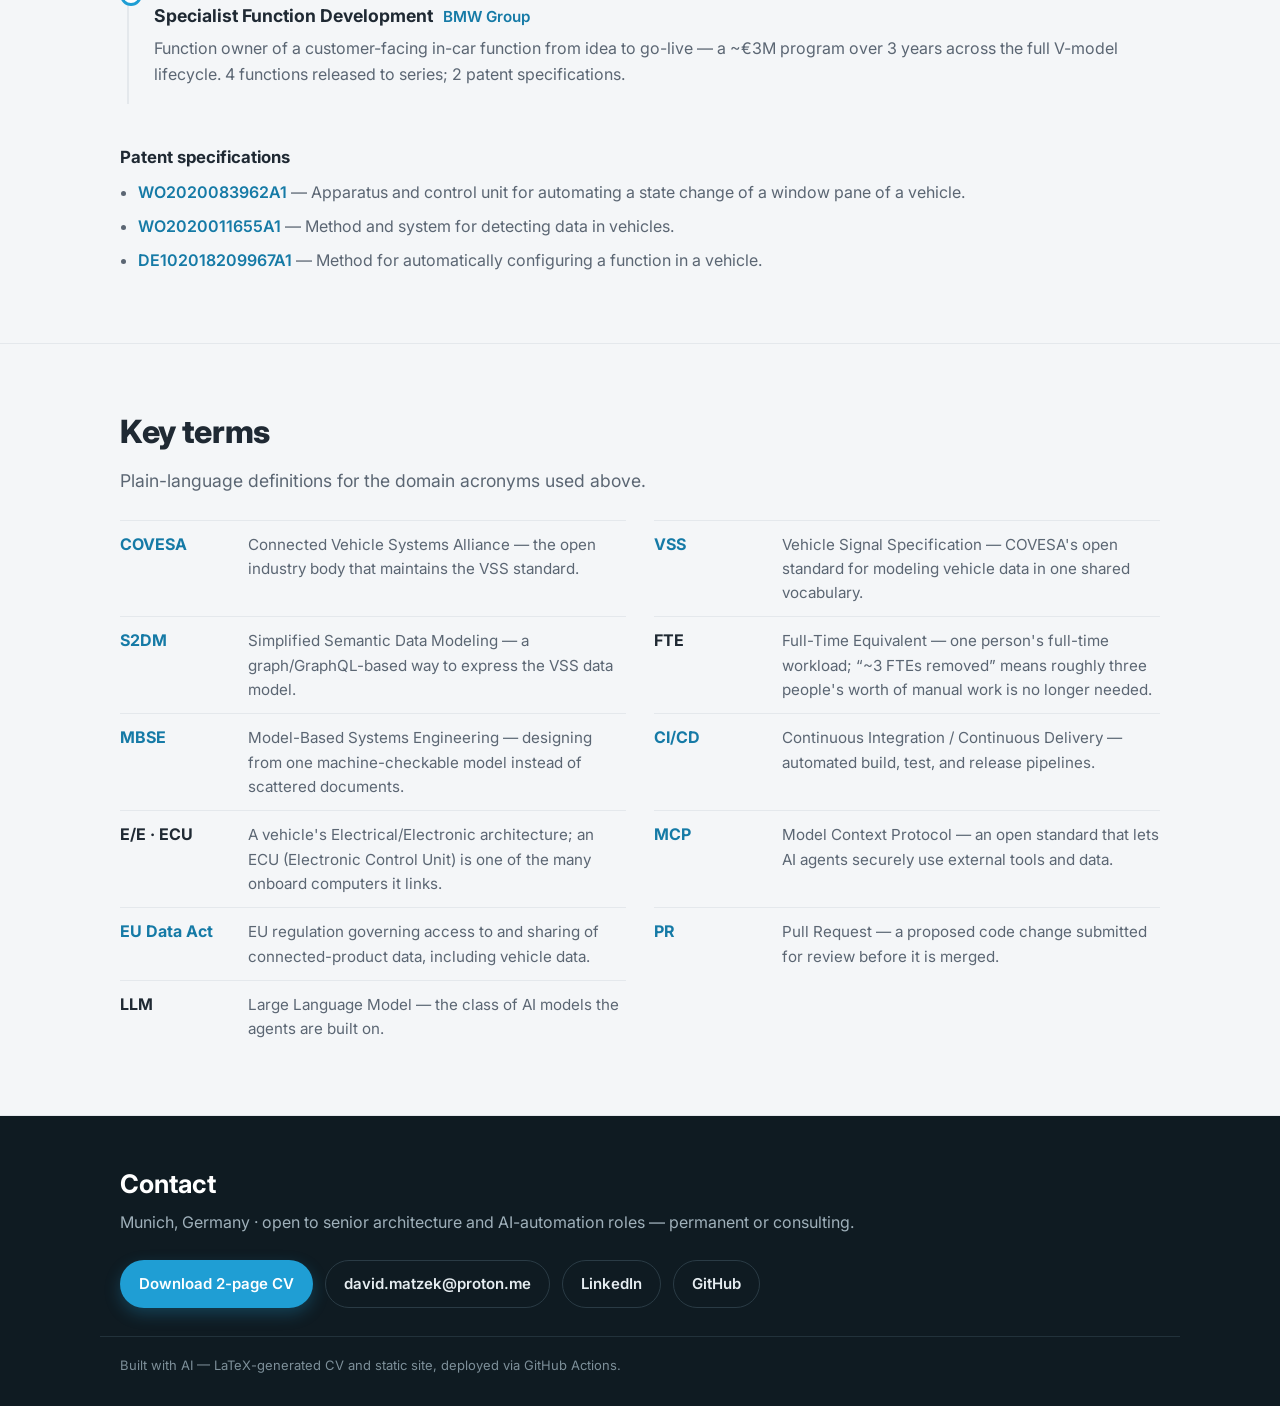
==== commit ac399cdf: "Add function-owner (~EUR3M/3yr) story; link S2DM; make EUR350k stat clickable - Update existing func" ====
--- a/site/index.html
+++ b/site/index.html
@@ -49,7 +49,7 @@
         </div>
         <ul class="facts">
           <li><strong>8+ yrs</strong><span>data &amp; systems architecture</span></li>
-          <li><strong>~&euro;350k/yr</strong><span>operating cost removed</span></li>
+          <li class="fact-link"><a href="#case" aria-label="See the featured case study"><strong>~&euro;350k/yr</strong><span>operating cost removed &#8594;</span></a></li>
           <li class="fact-link"><a href="#case" aria-label="See the featured case study"><strong>180+</strong><span>consumer apps served &#8594;</span></a></li>
           <li><strong><a href="https://www.bmwgroup.com" rel="noopener">BMW</a></strong><span>VSS data-model owner</span></li>
         </ul>
@@ -262,7 +262,7 @@
             <div class="tl-date">04/2017 — 11/2021</div>
             <div class="tl-body">
               <h3>Specialist Function Development <span class="tl-org">BMW Group</span></h3>
-              <p>Functional owner of intelligent comfort functions; 4 in-car functions released to series; end-to-end system design over the V-model; 2 patent specifications.</p>
+              <p>Function owner of a customer-facing in-car function from idea to go-live &mdash; a ~&euro;3M program over 3 years across the full V-model lifecycle. 4 functions released to series; 2 patent specifications.</p>
             </div>
           </li>
         </ol>
@@ -285,7 +285,7 @@
         <dl class="glossary">
           <div><dt><a href="https://covesa.global" rel="noopener">COVESA</a></dt><dd>Connected Vehicle Systems Alliance &mdash; the open industry body that maintains the VSS standard.</dd></div>
           <div><dt><a href="https://github.com/COVESA/vehicle_signal_specification" rel="noopener">VSS</a></dt><dd>Vehicle Signal Specification &mdash; COVESA's open standard for modeling vehicle data in one shared vocabulary.</dd></div>
-          <div><dt>S2DM</dt><dd>Simplified Semantic Data Modeling &mdash; a graph/GraphQL-based way to express the VSS data model.</dd></div>
+          <div><dt><a href="https://github.com/COVESA/s2dm" rel="noopener">S2DM</a></dt><dd>Simplified Semantic Data Modeling &mdash; a graph/GraphQL-based way to express the VSS data model.</dd></div>
           <div><dt>FTE</dt><dd>Full-Time Equivalent &mdash; one person's full-time workload; “~3 FTEs removed” means roughly three people's worth of manual work is no longer needed.</dd></div>
           <div><dt><a href="https://en.wikipedia.org/wiki/Model-based_systems_engineering" rel="noopener">MBSE</a></dt><dd>Model-Based Systems Engineering &mdash; designing from one machine-checkable model instead of scattered documents.</dd></div>
           <div><dt><a href="https://en.wikipedia.org/wiki/CI/CD" rel="noopener">CI/CD</a></dt><dd>Continuous Integration / Continuous Delivery &mdash; automated build, test, and release pipelines.</dd></div>
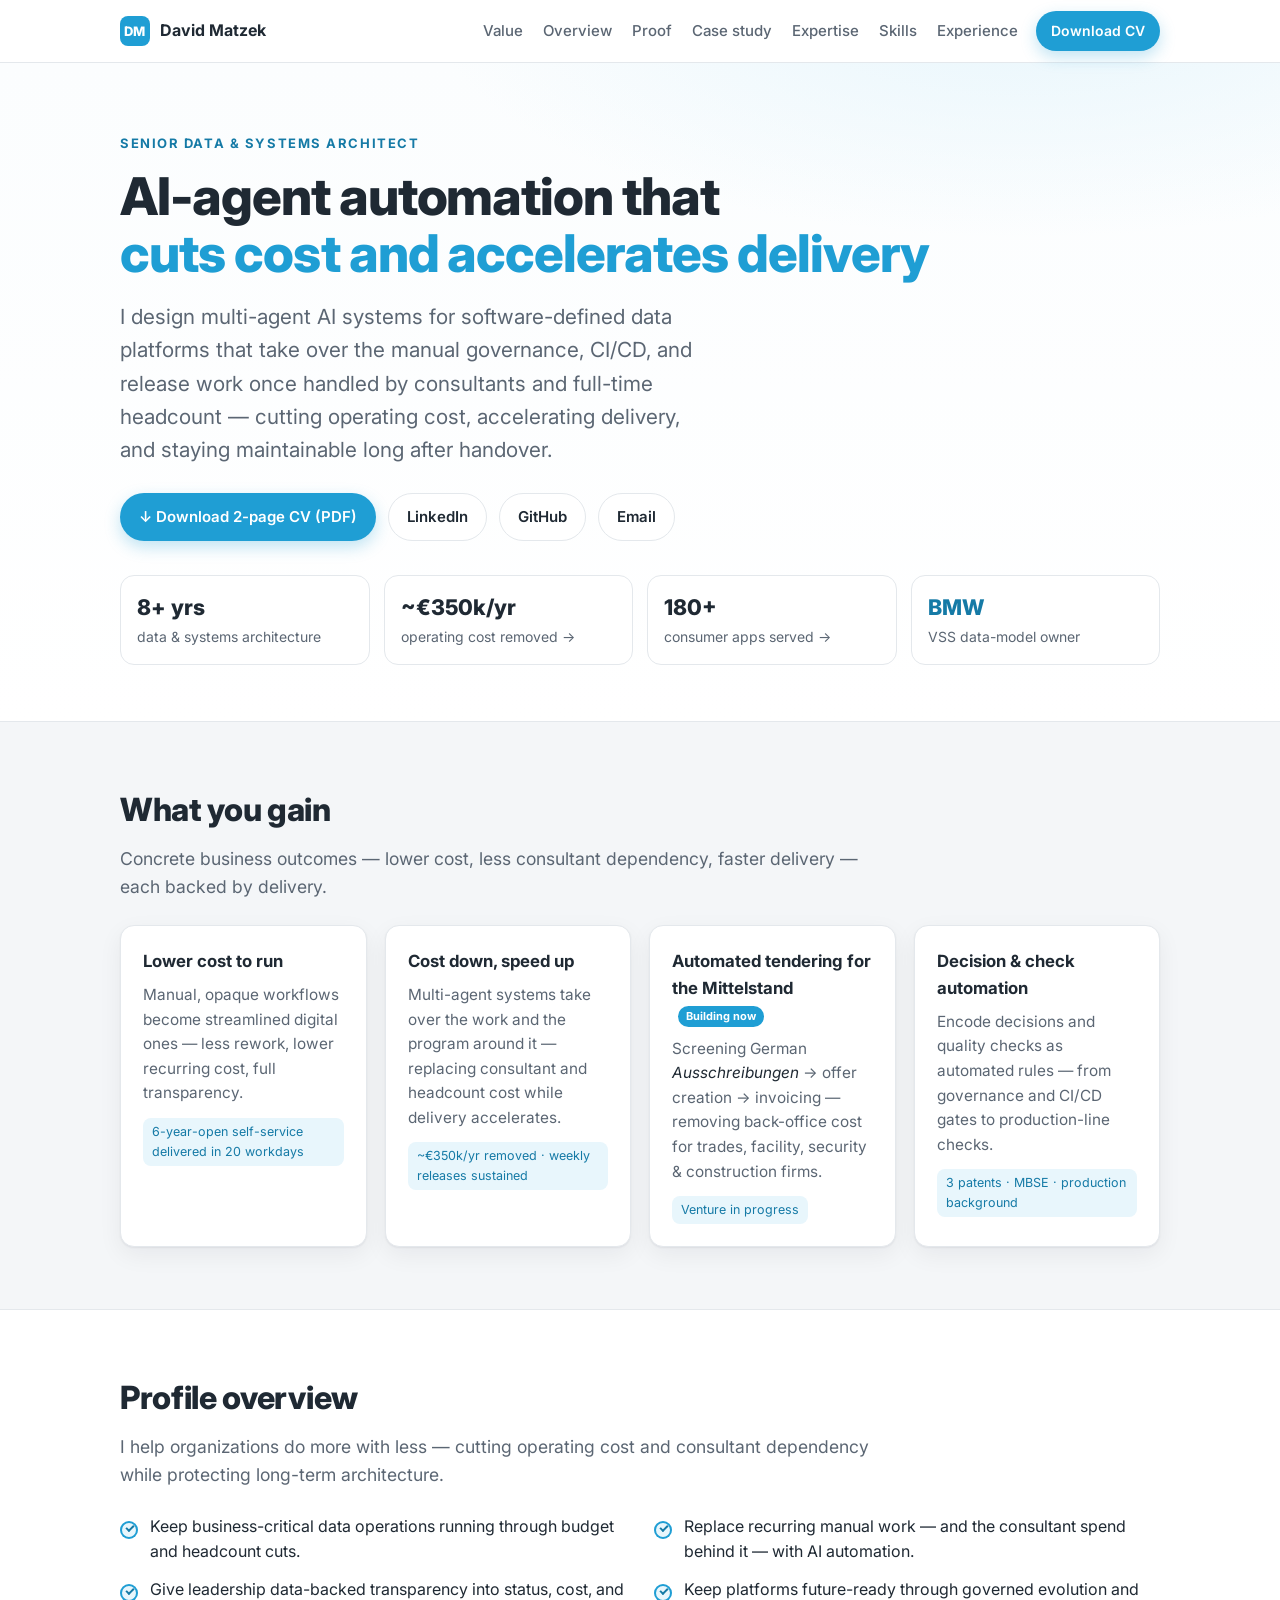
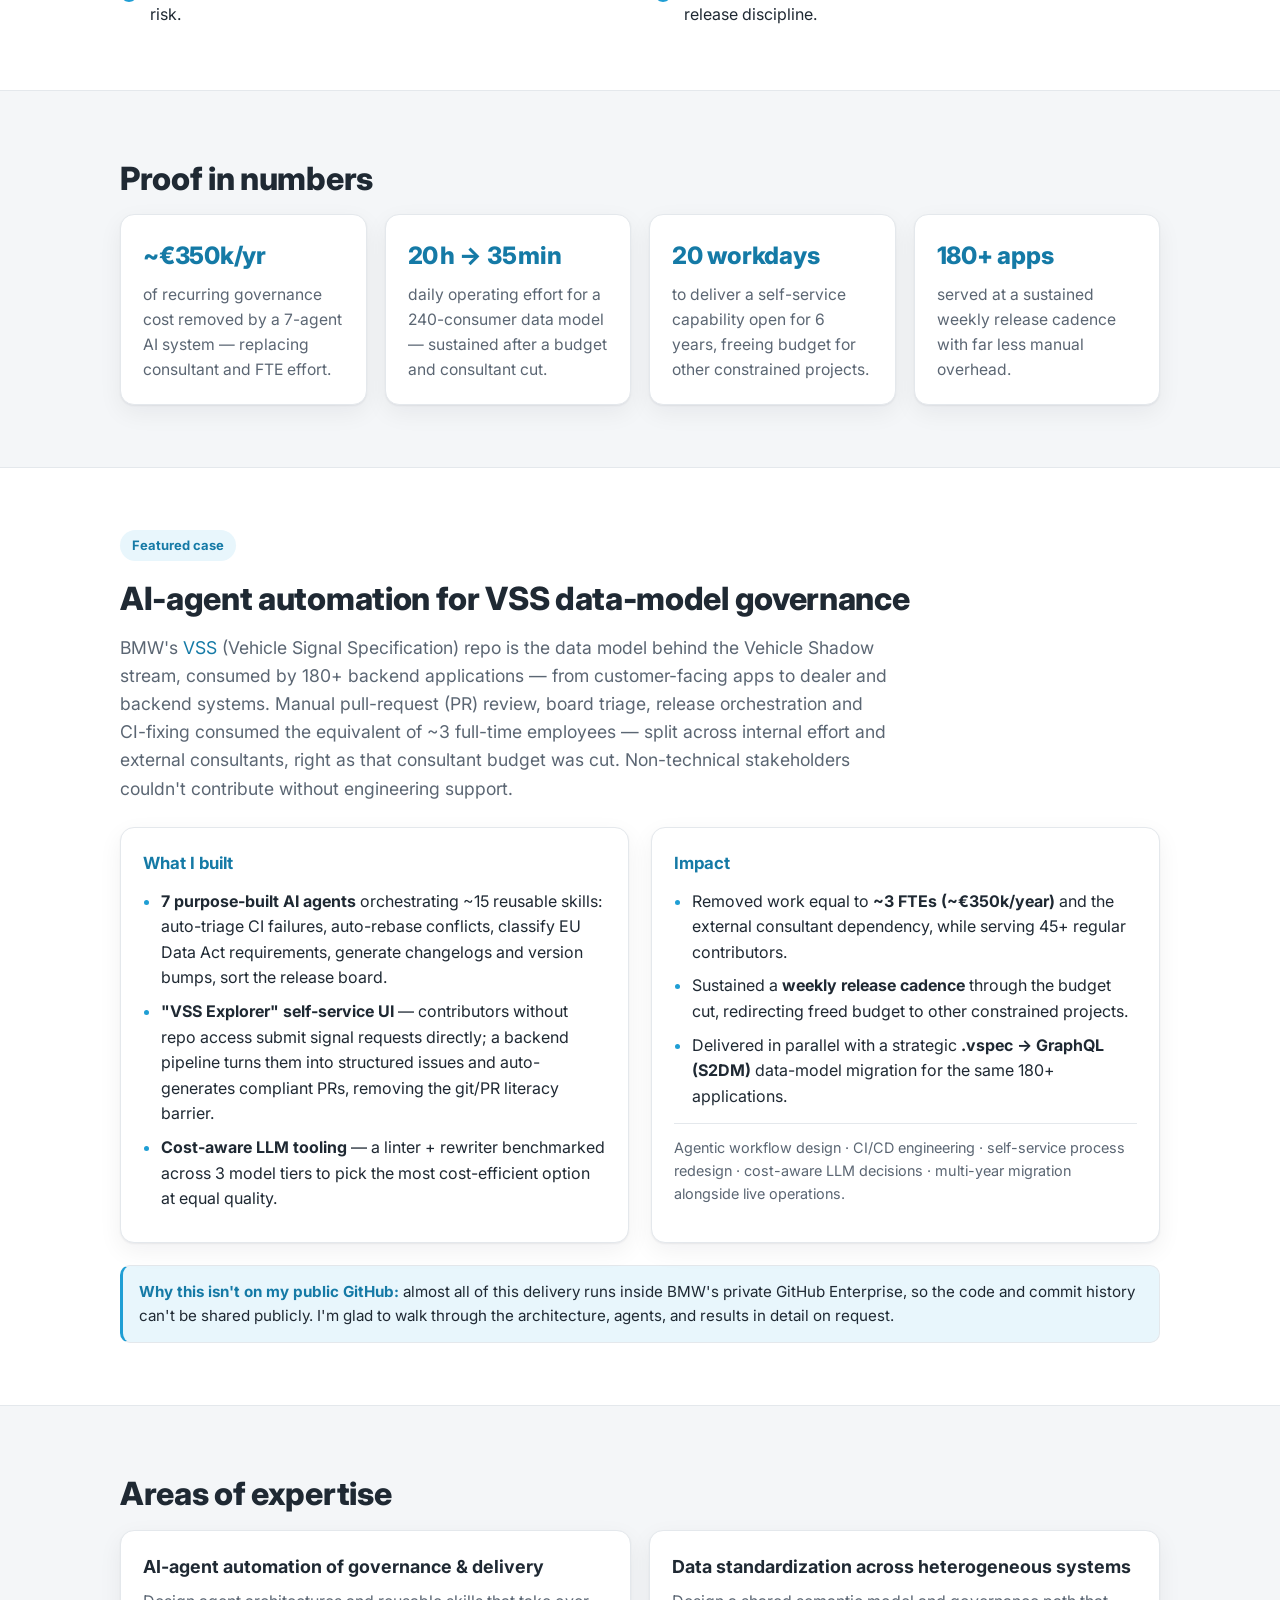
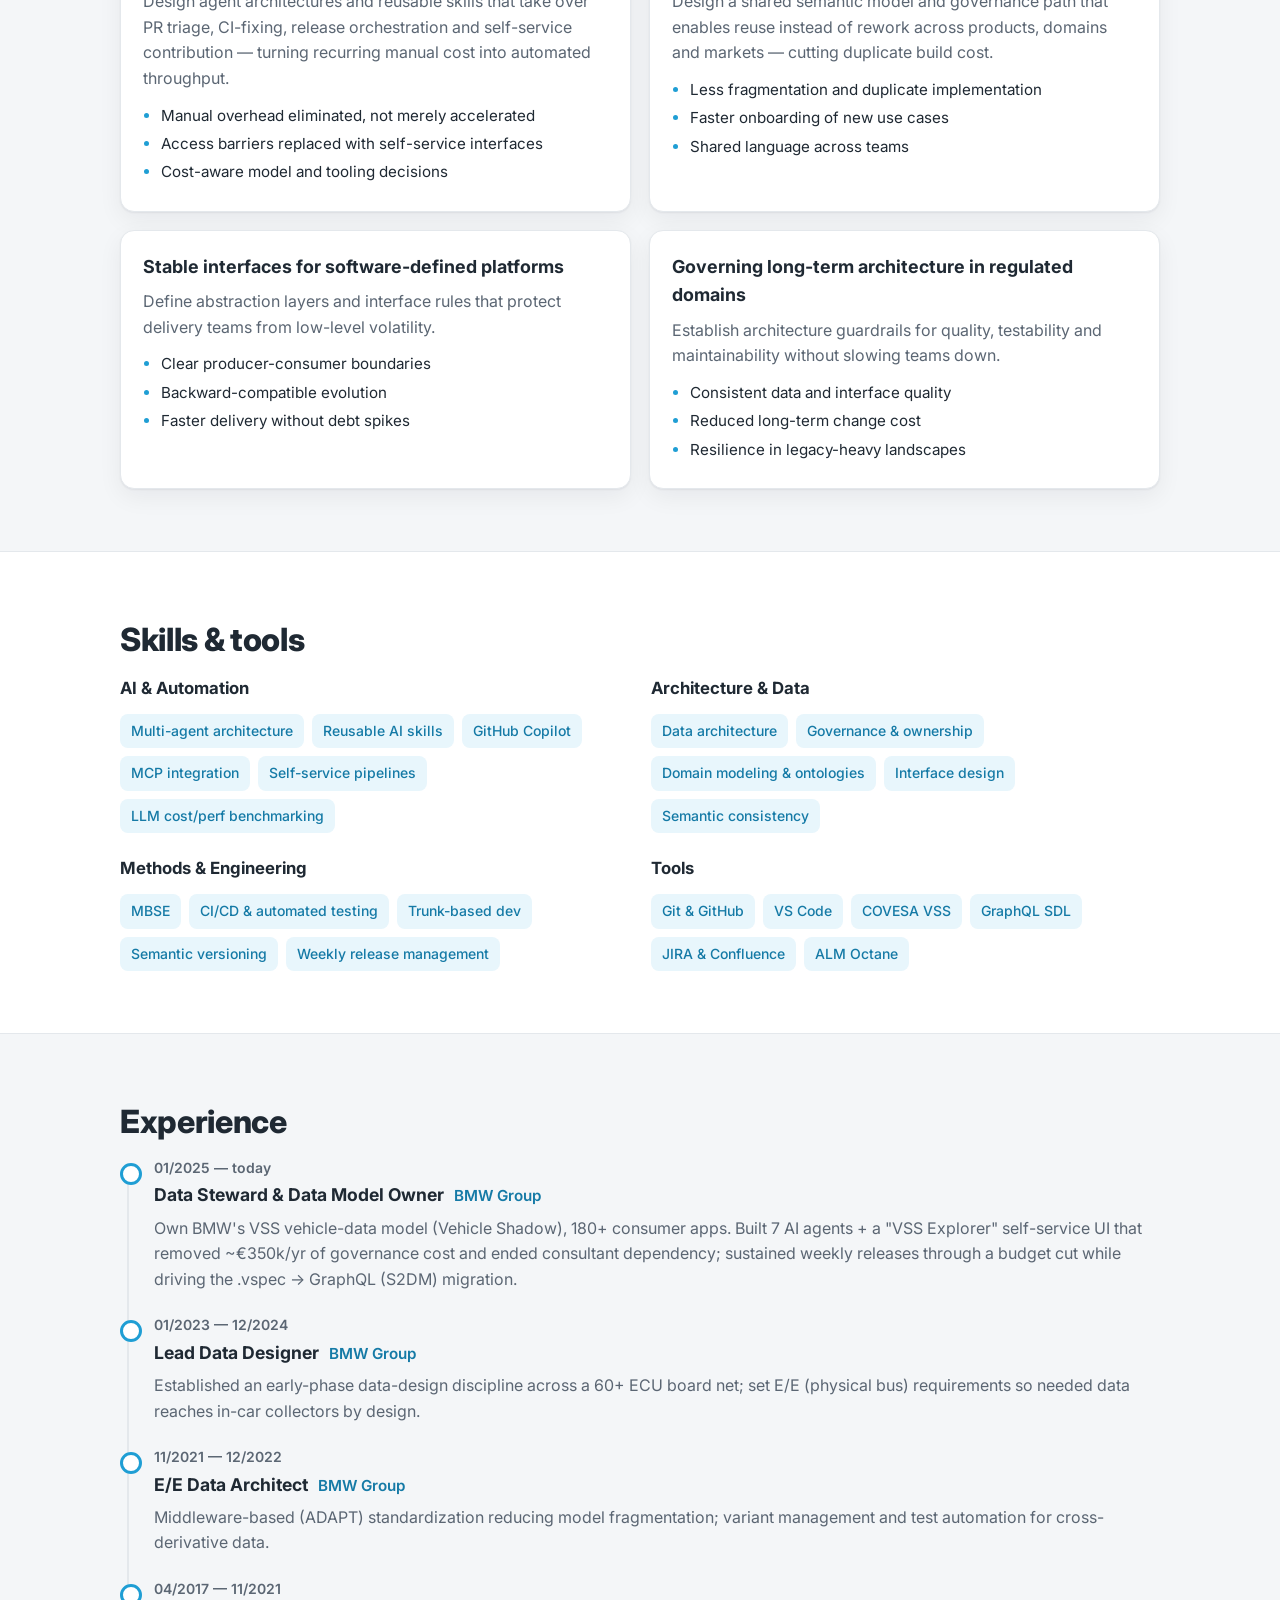
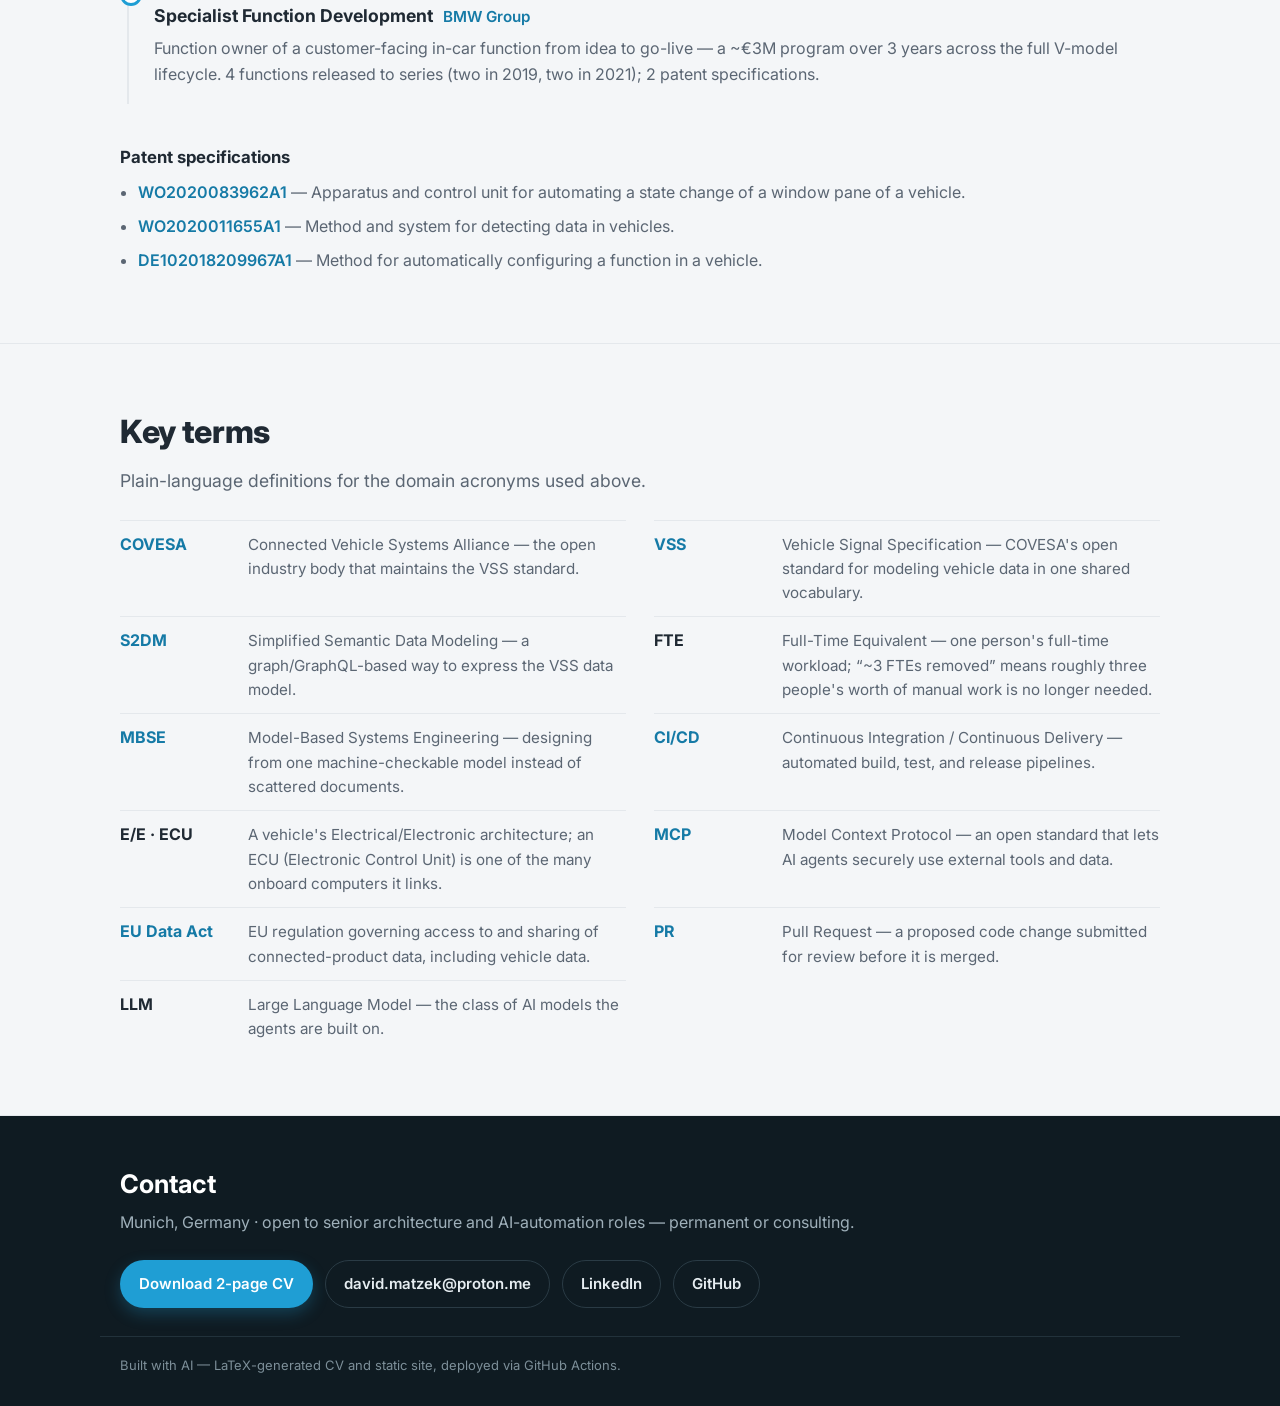
==== commit 8c56d41f: "Correct function-release timeline: two in 2019, two in 2021 (four total)" ====
--- a/site/index.html
+++ b/site/index.html
@@ -262,7 +262,7 @@
             <div class="tl-date">04/2017 — 11/2021</div>
             <div class="tl-body">
               <h3>Specialist Function Development <span class="tl-org">BMW Group</span></h3>
-              <p>Function owner of a customer-facing in-car function from idea to go-live &mdash; a ~&euro;3M program over 3 years across the full V-model lifecycle. 4 functions released to series; 2 patent specifications.</p>
+              <p>Function owner of a customer-facing in-car function from idea to go-live &mdash; a ~&euro;3M program over 3 years across the full V-model lifecycle. 4 functions released to series (two in 2019, two in 2021); 2 patent specifications.</p>
             </div>
           </li>
         </ol>
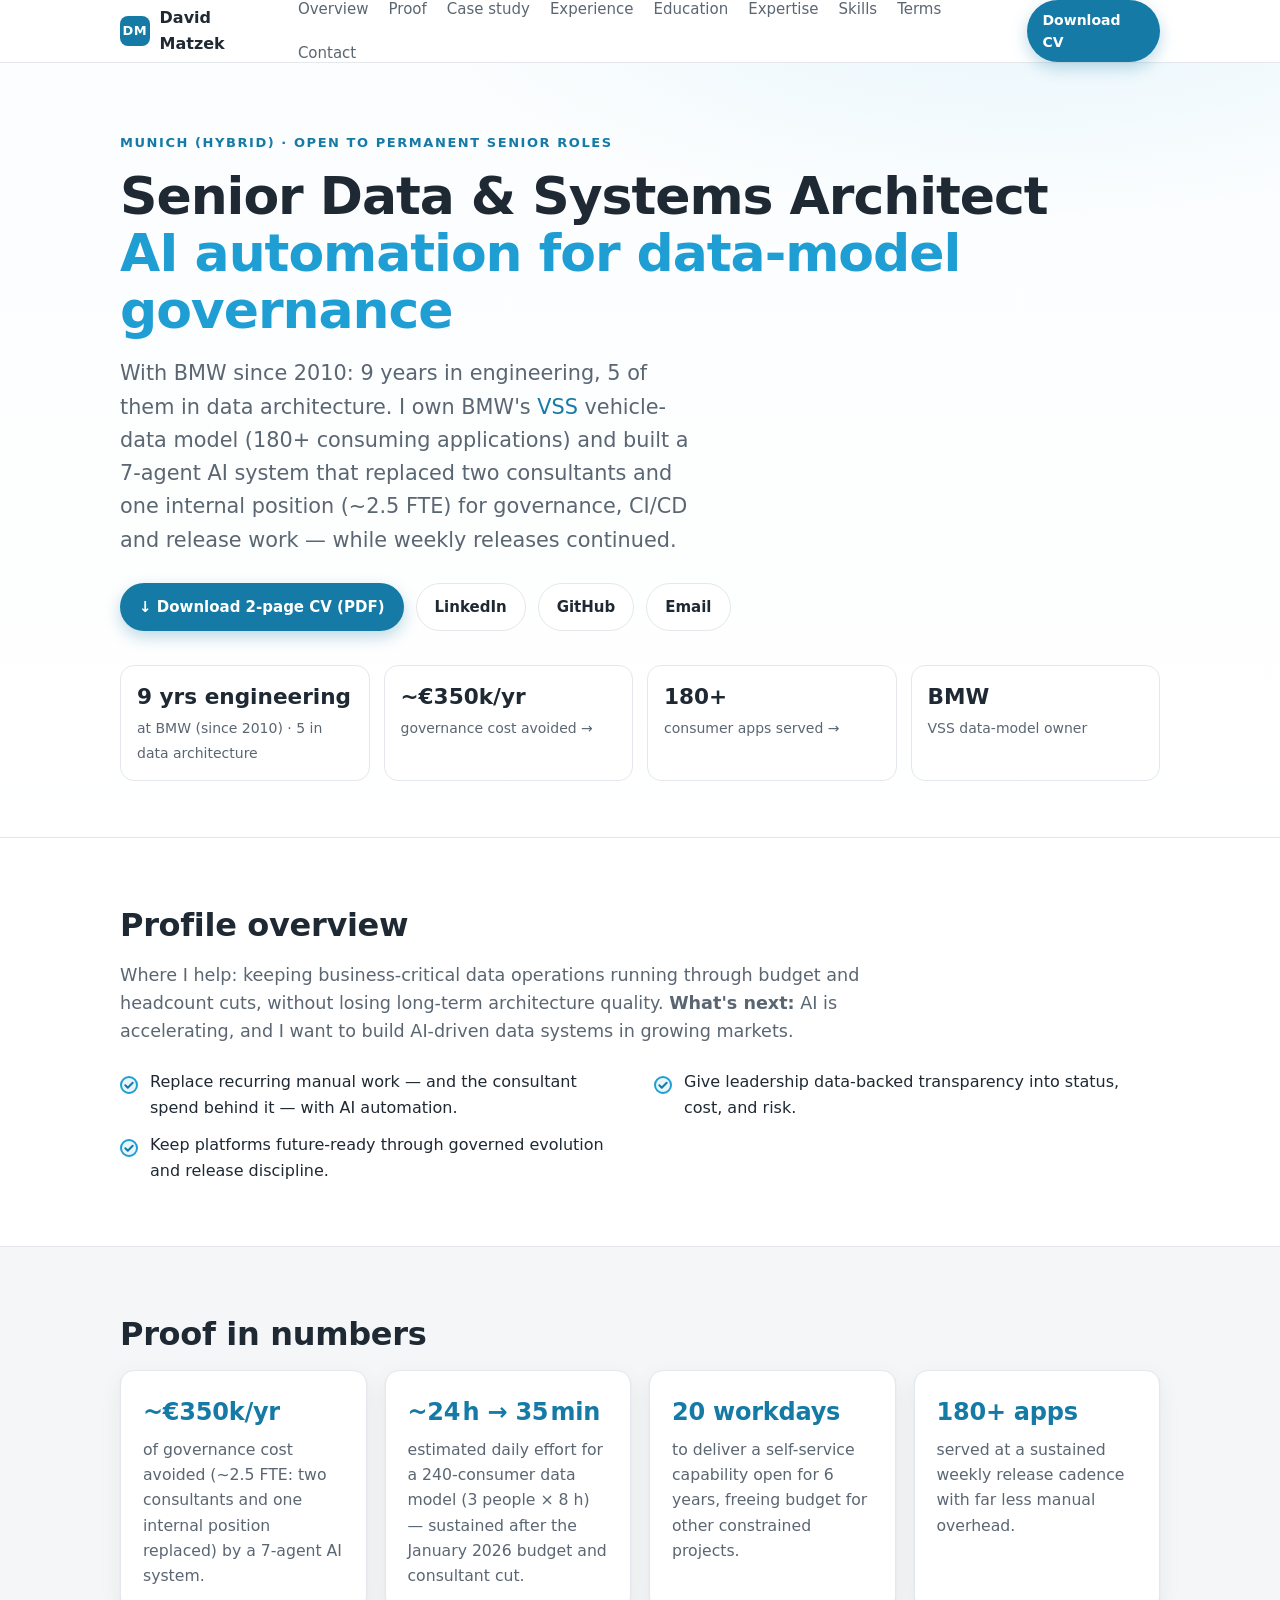
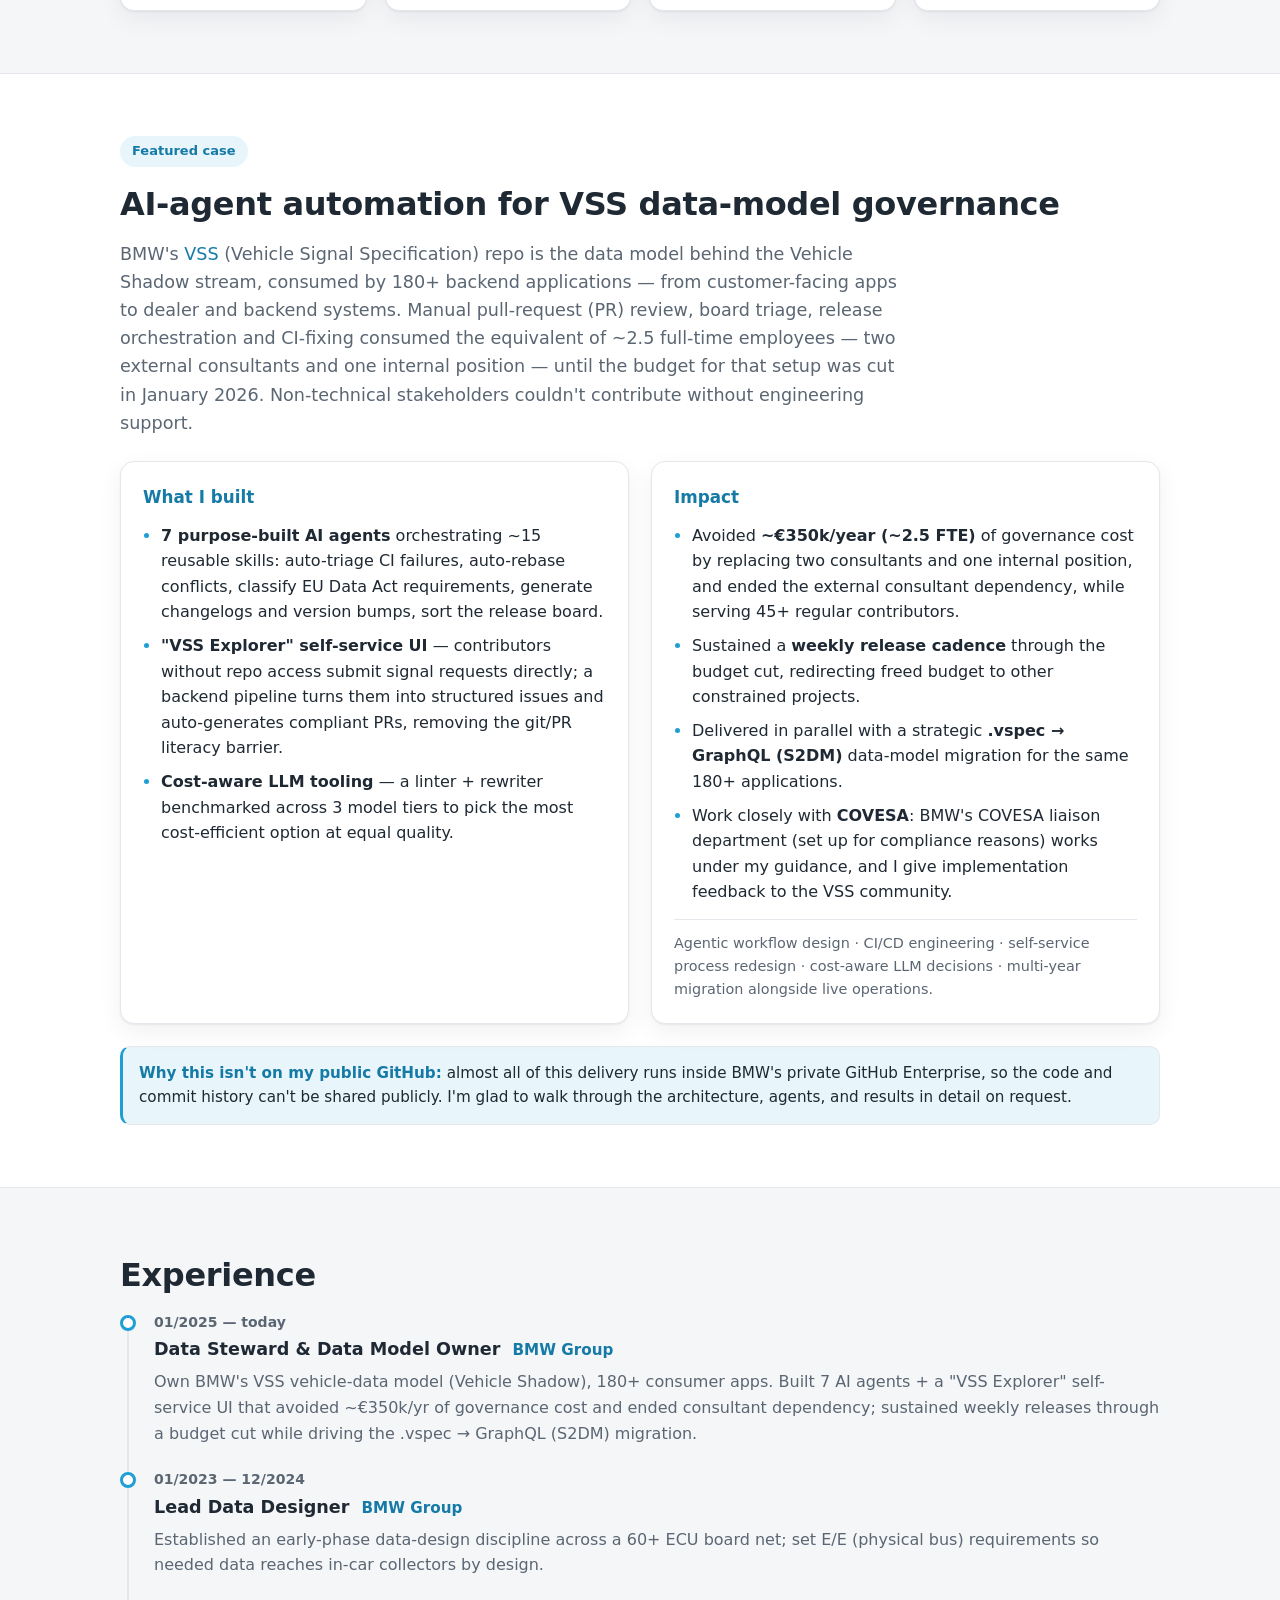
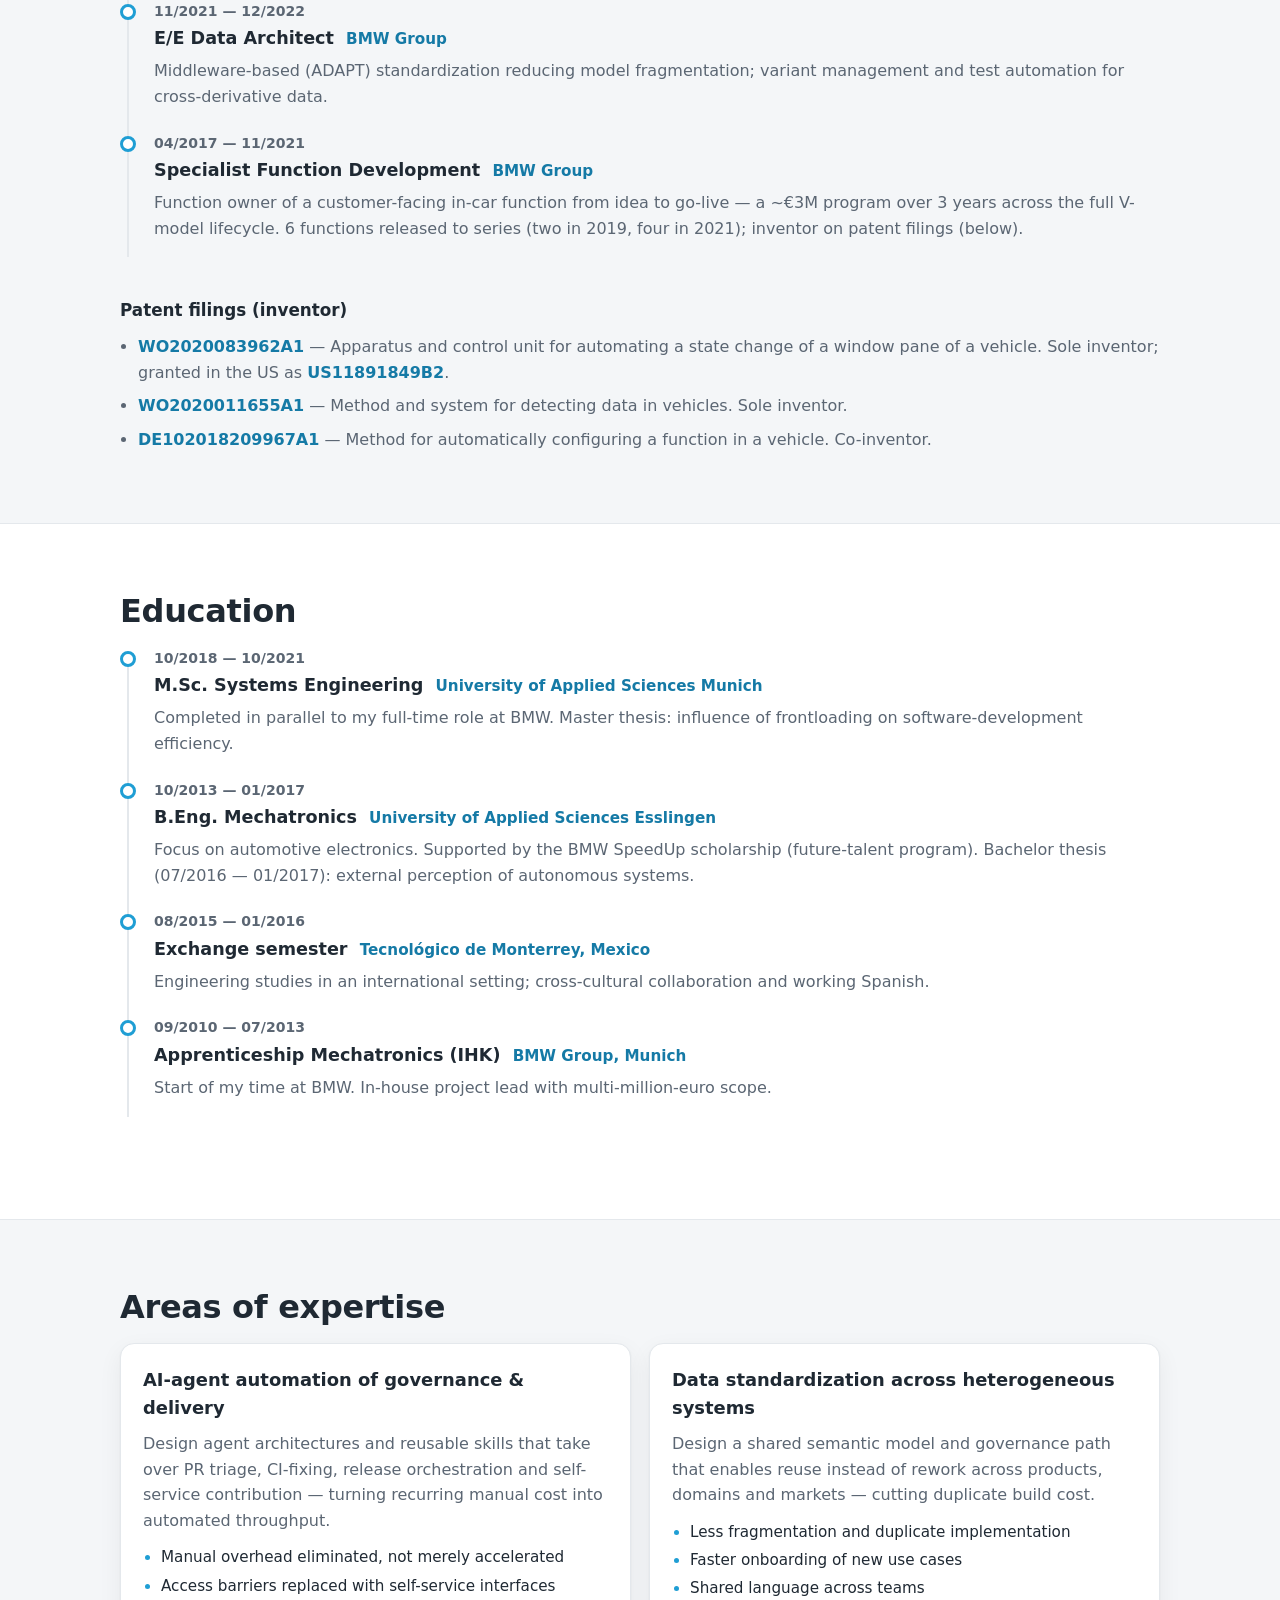
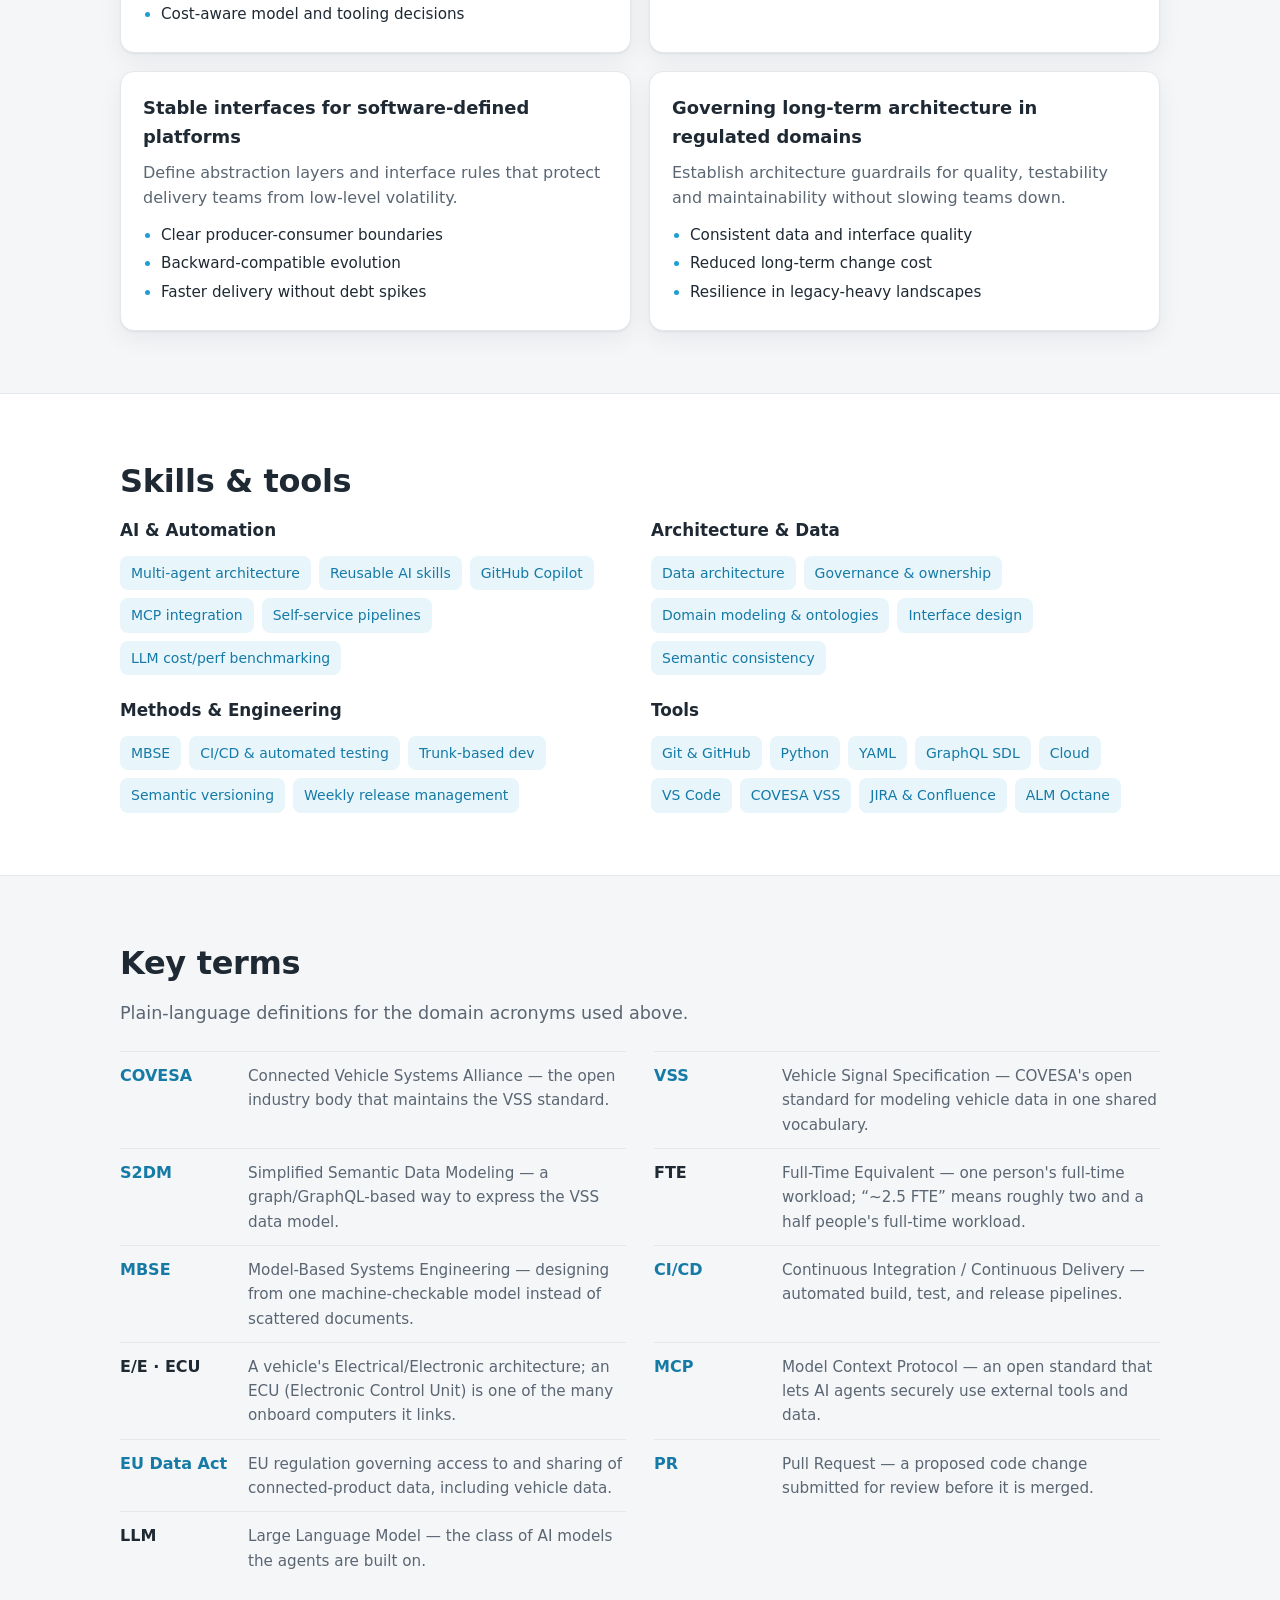
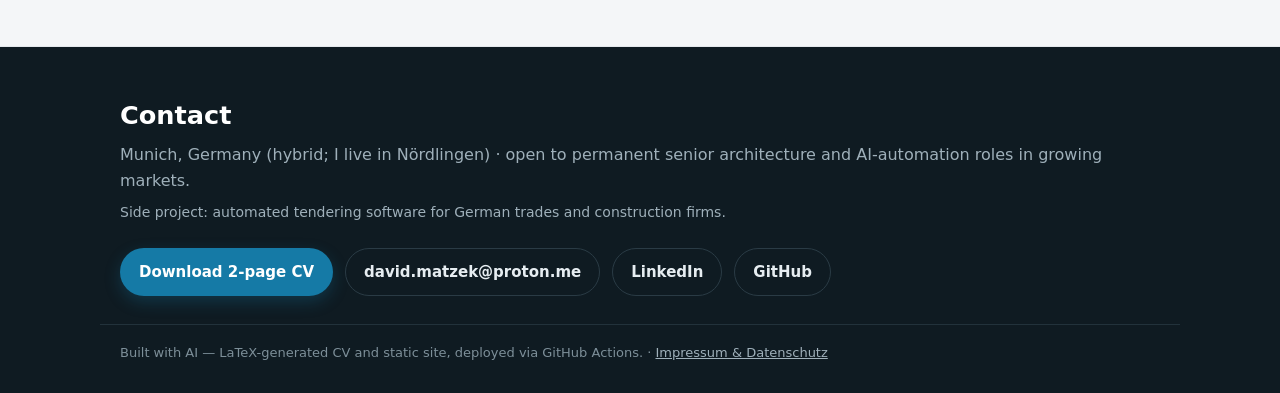
==== commit 2ece312a: "Rework CV and site after recruiter review: 2.5 FTE wording, COVESA role, hybrid location, tools, a11" ====
--- a/site/index.html
+++ b/site/index.html
@@ -4,43 +4,45 @@
   <meta charset="utf-8" />
   <meta name="viewport" content="width=device-width, initial-scale=1" />
   <title>David Matzek — Senior Data &amp; Systems Architect</title>
-  <meta name="description" content="Senior Data & Systems Architect who builds multi-agent AI systems that cut operating cost, remove consultant dependency, and accelerate delivery on software-defined data platforms. 8+ years in complex, regulated environments." />
+  <meta name="description" content="Senior Data & Systems Architect, Munich. With BMW since 2010: 9 years in engineering, 5 in data architecture. Owner of BMW's VSS vehicle data model; built a multi-agent AI system that replaced two consultants and one internal position." />
   <meta name="author" content="David Matzek" />
+  <link rel="canonical" href="https://davidmatzek.github.io/DavidMatzek/" />
   <meta property="og:title" content="David Matzek — Senior Data & Systems Architect" />
-  <meta property="og:description" content="AI-agent automation that cuts operating cost and accelerates delivery. Owner of BMW's VSS vehicle data model, COVESA contributor." />
+  <meta property="og:description" content="AI-agent automation for data-model governance. Owner of BMW's VSS vehicle data model, closely aligned with COVESA." />
   <meta property="og:type" content="website" />
-  <meta name="theme-color" content="#1F9ED4" />
+  <meta property="og:url" content="https://davidmatzek.github.io/DavidMatzek/" />
+  <meta name="theme-color" content="#157AA6" />
   <link rel="icon" href="data:image/svg+xml,%3Csvg%20xmlns='http://www.w3.org/2000/svg'%20viewBox='0%200%2064%2064'%3E%3Crect%20width='64'%20height='64'%20rx='13'%20fill='%231F9ED4'/%3E%3Ctext%20x='32'%20y='43'%20font-family='Arial,sans-serif'%20font-size='30'%20font-weight='bold'%20fill='white'%20text-anchor='middle'%3EDM%3C/text%3E%3C/svg%3E" />
-  <link rel="preconnect" href="https://fonts.googleapis.com" />
-  <link rel="preconnect" href="https://fonts.gstatic.com" crossorigin />
-  <link href="https://fonts.googleapis.com/css2?family=Inter:wght@400;500;600;700;800&display=swap" rel="stylesheet" />
   <link rel="stylesheet" href="assets/style.css" />
 </head>
 <body id="top">
+  <a class="skip-link" href="#main">Skip to content</a>
 
   <header class="site-header">
     <div class="wrap header-inner">
       <a class="brand" href="#top"><span class="brand-mark">DM</span> David Matzek</a>
       <nav class="nav" aria-label="Primary">
-        <a href="#gain">Value</a>
         <a href="#snapshot">Overview</a>
         <a href="#proof">Proof</a>
         <a href="#case">Case&nbsp;study</a>
+        <a href="#experience">Experience</a>
+        <a href="#education">Education</a>
         <a href="#services">Expertise</a>
         <a href="#skills">Skills</a>
-        <a href="#experience">Experience</a>
+        <a href="#terms">Terms</a>
+        <a href="#contact">Contact</a>
       </nav>
       <a class="btn btn-primary btn-sm" href="assets/David-Matzek-CV.pdf">Download CV</a>
     </div>
   </header>
 
-  <main>
+  <main id="main">
     <!-- HERO -->
     <section class="hero">
       <div class="wrap hero-inner">
-        <p class="eyebrow">Senior Data &amp; Systems Architect</p>
-        <h1>AI-agent automation that<br /><span class="accent">cuts cost and accelerates delivery</span></h1>
-        <p class="lede">I design multi-agent AI systems for software-defined data platforms that take over the manual governance, CI/CD, and release work once handled by consultants and full-time headcount &mdash; cutting operating cost, accelerating delivery, and staying maintainable long after handover.</p>
+        <p class="eyebrow">Munich (hybrid) &middot; open to permanent senior roles</p>
+        <h1>Senior Data &amp; Systems Architect<br /><span class="accent">AI automation for data-model governance</span></h1>
+        <p class="lede">With BMW since 2010: 9 years in engineering, 5 of them in data architecture. I own BMW's <a href="#terms">VSS</a> vehicle-data model (180+ consuming applications) and built a 7-agent AI system that replaced two consultants and one internal position (~2.5 FTE) for governance, CI/CD and release work &mdash; while weekly releases continued.</p>
         <div class="cta-row">
           <a class="btn btn-primary" href="assets/David-Matzek-CV.pdf">&#8595;&nbsp;Download 2-page CV (PDF)</a>
           <a class="btn btn-ghost" href="https://www.linkedin.com/in/david-matzek-04114a10a" rel="noopener">LinkedIn</a>
@@ -48,41 +50,11 @@
           <a class="btn btn-ghost" href="mailto:david.matzek@proton.me">Email</a>
         </div>
         <ul class="facts">
-          <li><strong>8+ yrs</strong><span>data &amp; systems architecture</span></li>
-          <li class="fact-link"><a href="#case" aria-label="See the featured case study"><strong>~&euro;350k/yr</strong><span>operating cost removed &#8594;</span></a></li>
-          <li class="fact-link"><a href="#case" aria-label="See the featured case study"><strong>180+</strong><span>consumer apps served &#8594;</span></a></li>
-          <li><strong><a href="https://www.bmwgroup.com" rel="noopener">BMW</a></strong><span>VSS data-model owner</span></li>
+          <li><strong>9 yrs engineering</strong><span>at BMW (since 2010) &middot; 5 in data architecture</span></li>
+          <li class="fact-link"><a href="#case"><strong>~&euro;350k/yr</strong><span>governance cost avoided &#8594;</span></a></li>
+          <li class="fact-link"><a href="#case"><strong>180+</strong><span>consumer apps served &#8594;</span></a></li>
+          <li><strong>BMW</strong><span>VSS data-model owner</span></li>
         </ul>
-      </div>
-    </section>
-
-    <!-- WHAT YOU GAIN -->
-    <section id="gain" class="section section-soft">
-      <div class="wrap">
-        <h2 class="section-title">What you gain</h2>
-        <p class="section-lead">Concrete business outcomes &mdash; lower cost, less consultant dependency, faster delivery &mdash; each backed by delivery.</p>
-        <div class="cards gain-cards">
-          <div class="card gain">
-            <h3>Lower cost to run</h3>
-            <p>Manual, opaque workflows become streamlined digital ones &mdash; less rework, lower recurring cost, full transparency.</p>
-            <span class="tag">6-year-open self-service delivered in 20 workdays</span>
-          </div>
-          <div class="card gain">
-            <h3>Cost down, speed up</h3>
-            <p>Multi-agent systems take over the work and the program around it &mdash; replacing consultant and headcount cost while delivery accelerates.</p>
-            <span class="tag">~&euro;350k/yr removed &middot; weekly releases sustained</span>
-          </div>
-          <div class="card gain">
-            <h3>Automated tendering for the Mittelstand <span class="badge">Building now</span></h3>
-            <p>Screening German <em>Ausschreibungen</em> &#8594; offer creation &#8594; invoicing &mdash; removing back-office cost for trades, facility, security &amp; construction firms.</p>
-            <span class="tag">Venture in progress</span>
-          </div>
-          <div class="card gain">
-            <h3>Decision &amp; check automation</h3>
-            <p>Encode decisions and quality checks as automated rules &mdash; from governance and CI/CD gates to production-line checks.</p>
-            <span class="tag">3 patents &middot; MBSE &middot; production background</span>
-          </div>
-        </div>
       </div>
     </section>
 
@@ -90,9 +62,8 @@
     <section id="snapshot" class="section">
       <div class="wrap">
         <h2 class="section-title">Profile overview</h2>
-        <p class="section-lead">I help organizations do more with less &mdash; cutting operating cost and consultant dependency while protecting long-term architecture.</p>
+        <p class="section-lead">Where I help: keeping business-critical data operations running through budget and headcount cuts, without losing long-term architecture quality. <strong>What's next:</strong> AI is accelerating, and I want to build AI-driven data systems in growing markets.</p>
         <ul class="check-list">
-          <li>Keep business-critical data operations running through budget and headcount cuts.</li>
           <li>Replace recurring manual work &mdash; and the consultant spend behind it &mdash; with AI automation.</li>
           <li>Give leadership data-backed transparency into status, cost, and risk.</li>
           <li>Keep platforms future-ready through governed evolution and release discipline.</li>
@@ -107,11 +78,11 @@
         <div class="cards proof-cards">
           <div class="card stat">
             <div class="stat-num">~&euro;350k/yr</div>
-            <p>of recurring governance cost removed by a 7-agent AI system &mdash; replacing consultant and FTE effort.</p>
+            <p>of governance cost avoided (~2.5 FTE: two consultants and one internal position replaced) by a 7-agent AI system.</p>
           </div>
           <div class="card stat">
-            <div class="stat-num">20&#8202;h &#8594; 35&#8202;min</div>
-            <p>daily operating effort for a 240-consumer data model &mdash; sustained after a budget and consultant cut.</p>
+            <div class="stat-num">~24&#8202;h &#8594; 35&#8202;min</div>
+            <p>estimated daily effort for a 240-consumer data model (3 people &times; 8&nbsp;h) &mdash; sustained after the January 2026 budget and consultant cut.</p>
           </div>
           <div class="card stat">
             <div class="stat-num">20 workdays</div>
@@ -130,7 +101,7 @@
       <div class="wrap">
         <span class="pill">Featured case</span>
         <h2 class="section-title">AI-agent automation for VSS data-model governance</h2>
-        <p class="section-lead">BMW's <a href="https://github.com/COVESA/vehicle_signal_specification" rel="noopener">VSS</a> (Vehicle Signal Specification) repo is the data model behind the Vehicle Shadow stream, consumed by 180+ backend applications &mdash; from customer-facing apps to dealer and backend systems. Manual pull-request (PR) review, board triage, release orchestration and CI-fixing consumed the equivalent of ~3 full-time employees &mdash; split across internal effort and external consultants, right as that consultant budget was cut. Non-technical stakeholders couldn't contribute without engineering support.</p>
+        <p class="section-lead">BMW's <a href="https://github.com/COVESA/vehicle_signal_specification" rel="noopener">VSS</a> (Vehicle Signal Specification) repo is the data model behind the Vehicle Shadow stream, consumed by 180+ backend applications &mdash; from customer-facing apps to dealer and backend systems. Manual pull-request (PR) review, board triage, release orchestration and CI-fixing consumed the equivalent of ~2.5 full-time employees &mdash; two external consultants and one internal position &mdash; until the budget for that setup was cut in January 2026. Non-technical stakeholders couldn't contribute without engineering support.</p>
         <div class="case-grid">
           <div class="case-block">
             <h3>What I built</h3>
@@ -143,14 +114,97 @@
           <div class="case-block">
             <h3>Impact</h3>
             <ul class="bullets">
-              <li>Removed work equal to <strong>~3 FTEs (~&euro;350k/year)</strong> and the external consultant dependency, while serving 45+ regular contributors.</li>
+              <li>Avoided <strong>~&euro;350k/year (~2.5 FTE)</strong> of governance cost by replacing two consultants and one internal position, and ended the external consultant dependency, while serving 45+ regular contributors.</li>
               <li>Sustained a <strong>weekly release cadence</strong> through the budget cut, redirecting freed budget to other constrained projects.</li>
               <li>Delivered in parallel with a strategic <strong>.vspec &#8594; GraphQL (S2DM)</strong> data-model migration for the same 180+ applications.</li>
+              <li>Work closely with <strong>COVESA</strong>: BMW's COVESA liaison department (set up for compliance reasons) works under my guidance, and I give implementation feedback to the VSS community.</li>
             </ul>
             <p class="case-skills">Agentic workflow design &middot; CI/CD engineering &middot; self-service process redesign &middot; cost-aware LLM decisions &middot; multi-year migration alongside live operations.</p>
           </div>
         </div>
         <p class="note"><strong>Why this isn't on my public GitHub:</strong> almost all of this delivery runs inside BMW's private GitHub Enterprise, so the code and commit history can't be shared publicly. I'm glad to walk through the architecture, agents, and results in detail on request.</p>
+      </div>
+    </section>
+
+    <!-- EXPERIENCE -->
+    <section id="experience" class="section section-soft">
+      <div class="wrap">
+        <h2 class="section-title">Experience</h2>
+        <ol class="timeline">
+          <li>
+            <div class="tl-date">01/2025 — today</div>
+            <div class="tl-body">
+              <h3>Data Steward &amp; Data Model Owner <span class="tl-org">BMW Group</span></h3>
+              <p>Own BMW's VSS vehicle-data model (Vehicle Shadow), 180+ consumer apps. Built 7 AI agents + a "VSS Explorer" self-service UI that avoided ~&euro;350k/yr of governance cost and ended consultant dependency; sustained weekly releases through a budget cut while driving the .vspec &#8594; GraphQL (S2DM) migration.</p>
+            </div>
+          </li>
+          <li>
+            <div class="tl-date">01/2023 — 12/2024</div>
+            <div class="tl-body">
+              <h3>Lead Data Designer <span class="tl-org">BMW Group</span></h3>
+              <p>Established an early-phase data-design discipline across a 60+ ECU board net; set E/E (physical bus) requirements so needed data reaches in-car collectors by design.</p>
+            </div>
+          </li>
+          <li>
+            <div class="tl-date">11/2021 — 12/2022</div>
+            <div class="tl-body">
+              <h3>E/E Data Architect <span class="tl-org">BMW Group</span></h3>
+              <p>Middleware-based (ADAPT) standardization reducing model fragmentation; variant management and test automation for cross-derivative data.</p>
+            </div>
+          </li>
+          <li>
+            <div class="tl-date">04/2017 — 11/2021</div>
+            <div class="tl-body">
+              <h3>Specialist Function Development <span class="tl-org">BMW Group</span></h3>
+              <p>Function owner of a customer-facing in-car function from idea to go-live &mdash; a ~&euro;3M program over 3 years across the full V-model lifecycle. 6 functions released to series (two in 2019, four in 2021); inventor on patent filings (below).</p>
+            </div>
+          </li>
+        </ol>
+        <div class="patents">
+          <h3>Patent filings (inventor)</h3>
+          <ul class="patent-list">
+            <li><a href="https://worldwide.espacenet.com/patent/search?q=pn%3DWO2020083962A1" rel="noopener">WO2020083962A1</a> — Apparatus and control unit for automating a state change of a window pane of a vehicle. Sole inventor; granted in the US as <a href="https://worldwide.espacenet.com/patent/search?q=pn%3DUS11891849B2" rel="noopener">US11891849B2</a>.</li>
+            <li><a href="https://worldwide.espacenet.com/patent/search?q=pn%3DWO2020011655A1" rel="noopener">WO2020011655A1</a> — Method and system for detecting data in vehicles. Sole inventor.</li>
+            <li><a href="https://worldwide.espacenet.com/patent/search?q=pn%3DDE102018209967A1" rel="noopener">DE102018209967A1</a> — Method for automatically configuring a function in a vehicle. Co-inventor.</li>
+          </ul>
+        </div>
+      </div>
+    </section>
+
+    <!-- EDUCATION -->
+    <section id="education" class="section">
+      <div class="wrap">
+        <h2 class="section-title">Education</h2>
+        <ol class="timeline">
+          <li>
+            <div class="tl-date">10/2018 — 10/2021</div>
+            <div class="tl-body">
+              <h3>M.Sc. Systems Engineering <span class="tl-org">University of Applied Sciences Munich</span></h3>
+              <p>Completed in parallel to my full-time role at BMW. Master thesis: influence of frontloading on software-development efficiency.</p>
+            </div>
+          </li>
+          <li>
+            <div class="tl-date">10/2013 — 01/2017</div>
+            <div class="tl-body">
+              <h3>B.Eng. Mechatronics <span class="tl-org">University of Applied Sciences Esslingen</span></h3>
+              <p>Focus on automotive electronics. Supported by the BMW SpeedUp scholarship (future-talent program). Bachelor thesis (07/2016 — 01/2017): external perception of autonomous systems.</p>
+            </div>
+          </li>
+          <li>
+            <div class="tl-date">08/2015 — 01/2016</div>
+            <div class="tl-body">
+              <h3>Exchange semester <span class="tl-org">Tecnológico de Monterrey, Mexico</span></h3>
+              <p>Engineering studies in an international setting; cross-cultural collaboration and working Spanish.</p>
+            </div>
+          </li>
+          <li>
+            <div class="tl-date">09/2010 — 07/2013</div>
+            <div class="tl-body">
+              <h3>Apprenticeship Mechatronics (IHK) <span class="tl-org">BMW Group, Munich</span></h3>
+              <p>Start of my time at BMW. In-house project lead with multi-million-euro scope.</p>
+            </div>
+          </li>
+        </ol>
       </div>
     </section>
 
@@ -225,54 +279,9 @@
           <div class="skill-group">
             <h3>Tools</h3>
             <div class="tags">
-              <span>Git &amp; GitHub</span><span>VS Code</span><span><a href="https://covesa.global" rel="noopener">COVESA</a> VSS</span><span>GraphQL SDL</span><span>JIRA &amp; Confluence</span><span>ALM Octane</span>
-            </div>
-          </div>
-        </div>
-      </div>
-    </section>
-
-    <!-- EXPERIENCE -->
-    <section id="experience" class="section section-soft">
-      <div class="wrap">
-        <h2 class="section-title">Experience</h2>
-        <ol class="timeline">
-          <li>
-            <div class="tl-date">01/2025 — today</div>
-            <div class="tl-body">
-              <h3>Data Steward &amp; Data Model Owner <span class="tl-org">BMW Group</span></h3>
-              <p>Own BMW's VSS vehicle-data model (Vehicle Shadow), 180+ consumer apps. Built 7 AI agents + a "VSS Explorer" self-service UI that removed ~&euro;350k/yr of governance cost and ended consultant dependency; sustained weekly releases through a budget cut while driving the .vspec &#8594; GraphQL (S2DM) migration.</p>
-            </div>
-          </li>
-          <li>
-            <div class="tl-date">01/2023 — 12/2024</div>
-            <div class="tl-body">
-              <h3>Lead Data Designer <span class="tl-org">BMW Group</span></h3>
-              <p>Established an early-phase data-design discipline across a 60+ ECU board net; set E/E (physical bus) requirements so needed data reaches in-car collectors by design.</p>
-            </div>
-          </li>
-          <li>
-            <div class="tl-date">11/2021 — 12/2022</div>
-            <div class="tl-body">
-              <h3>E/E Data Architect <span class="tl-org">BMW Group</span></h3>
-              <p>Middleware-based (ADAPT) standardization reducing model fragmentation; variant management and test automation for cross-derivative data.</p>
-            </div>
-          </li>
-          <li>
-            <div class="tl-date">04/2017 — 11/2021</div>
-            <div class="tl-body">
-              <h3>Specialist Function Development <span class="tl-org">BMW Group</span></h3>
-              <p>Function owner of a customer-facing in-car function from idea to go-live &mdash; a ~&euro;3M program over 3 years across the full V-model lifecycle. 4 functions released to series (two in 2019, two in 2021); 2 patent specifications.</p>
-            </div>
-          </li>
-        </ol>
-        <div class="patents">
-          <h3>Patent specifications</h3>
-          <ul class="patent-list">
-            <li><a href="https://worldwide.espacenet.com/patent/search?q=pn%3DWO2020083962A1" rel="noopener">WO2020083962A1</a> — Apparatus and control unit for automating a state change of a window pane of a vehicle.</li>
-            <li><a href="https://worldwide.espacenet.com/patent/search?q=pn%3DWO2020011655A1" rel="noopener">WO2020011655A1</a> — Method and system for detecting data in vehicles.</li>
-            <li><a href="https://worldwide.espacenet.com/patent/search?q=pn%3DDE102018209967A1" rel="noopener">DE102018209967A1</a> — Method for automatically configuring a function in a vehicle.</li>
-          </ul>
+              <span>Git &amp; GitHub</span><span>Python</span><span>YAML</span><span>GraphQL SDL</span><span>Cloud</span><span>VS Code</span><span><a href="https://covesa.global" rel="noopener">COVESA</a> VSS</span><span>JIRA &amp; Confluence</span><span>ALM Octane</span>
+            </div>
+          </div>
         </div>
       </div>
     </section>
@@ -286,7 +295,7 @@
           <div><dt><a href="https://covesa.global" rel="noopener">COVESA</a></dt><dd>Connected Vehicle Systems Alliance &mdash; the open industry body that maintains the VSS standard.</dd></div>
           <div><dt><a href="https://github.com/COVESA/vehicle_signal_specification" rel="noopener">VSS</a></dt><dd>Vehicle Signal Specification &mdash; COVESA's open standard for modeling vehicle data in one shared vocabulary.</dd></div>
           <div><dt><a href="https://github.com/COVESA/s2dm" rel="noopener">S2DM</a></dt><dd>Simplified Semantic Data Modeling &mdash; a graph/GraphQL-based way to express the VSS data model.</dd></div>
-          <div><dt>FTE</dt><dd>Full-Time Equivalent &mdash; one person's full-time workload; “~3 FTEs removed” means roughly three people's worth of manual work is no longer needed.</dd></div>
+          <div><dt>FTE</dt><dd>Full-Time Equivalent &mdash; one person's full-time workload; “~2.5 FTE” means roughly two and a half people's full-time workload.</dd></div>
           <div><dt><a href="https://en.wikipedia.org/wiki/Model-based_systems_engineering" rel="noopener">MBSE</a></dt><dd>Model-Based Systems Engineering &mdash; designing from one machine-checkable model instead of scattered documents.</dd></div>
           <div><dt><a href="https://en.wikipedia.org/wiki/CI/CD" rel="noopener">CI/CD</a></dt><dd>Continuous Integration / Continuous Delivery &mdash; automated build, test, and release pipelines.</dd></div>
           <div><dt>E/E &middot; ECU</dt><dd>A vehicle's Electrical/Electronic architecture; an ECU (Electronic Control Unit) is one of the many onboard computers it links.</dd></div>
@@ -303,7 +312,8 @@
     <div class="wrap footer-inner">
       <div>
         <h2>Contact</h2>
-        <p>Munich, Germany &middot; open to senior architecture and AI-automation roles &mdash; permanent or consulting.</p>
+        <p>Munich, Germany (hybrid; I live in N&ouml;rdlingen) &middot; open to permanent senior architecture and AI-automation roles in growing markets.</p>
+        <p class="side-note">Side project: automated tendering software for German trades and construction firms.</p>
       </div>
       <div class="footer-links">
         <a class="btn btn-primary" href="assets/David-Matzek-CV.pdf">Download 2-page CV</a>
@@ -312,7 +322,7 @@
         <a class="btn btn-ghost" href="https://github.com/DavidMatzek" rel="noopener">GitHub</a>
       </div>
     </div>
-    <div class="wrap colophon">Built with AI &mdash; LaTeX-generated CV and static site, deployed via GitHub Actions.</div>
+    <div class="wrap colophon">Built with AI &mdash; LaTeX-generated CV and static site, deployed via GitHub Actions. &middot; <a href="impressum.html">Impressum &amp; Datenschutz</a></div>
   </footer>
 
 </body>
--- a/site/assets/style.css
+++ b/site/assets/style.css
@@ -15,10 +15,14 @@
 * { box-sizing: border-box; }
 
 html { scroll-behavior: smooth; }
+@media (prefers-reduced-motion: reduce) { html { scroll-behavior: auto; } }
+
+.skip-link { position: absolute; left: 8px; top: -48px; z-index: 100; background: var(--accent-dark); color: #fff; padding: 8px 14px; border-radius: 8px; }
+.skip-link:focus { top: 8px; text-decoration: none; }
 
 body {
   margin: 0;
-  font-family: "Inter", system-ui, -apple-system, Segoe UI, Roboto, Helvetica, Arial, sans-serif;
+  font-family: system-ui, -apple-system, "Segoe UI", Roboto, Helvetica, Arial, sans-serif;
   color: var(--ink);
   background: var(--bg);
   line-height: 1.6;
@@ -43,7 +47,7 @@
 .brand-mark {
   display: inline-grid; place-items: center;
   width: 30px; height: 30px; border-radius: 8px;
-  background: var(--accent); color: #fff; font-size: 13px; font-weight: 800; letter-spacing: .3px;
+  background: var(--accent-dark); color: #fff; font-size: 13px; font-weight: 800; letter-spacing: .3px;
 }
 .nav { margin-left: auto; display: flex; gap: 20px; flex-wrap: wrap; }
 .nav a { color: var(--muted); font-weight: 500; font-size: 15px; }
@@ -57,8 +61,8 @@
 }
 .btn:hover { text-decoration: none; }
 .btn:active { transform: translateY(1px); }
-.btn-primary { background: var(--accent); color: #fff; box-shadow: 0 6px 16px rgba(31, 158, 212, .28); }
-.btn-primary:hover { background: var(--accent-dark); }
+.btn-primary { background: var(--accent-dark); color: #fff; box-shadow: 0 6px 16px rgba(21, 122, 166, .28); }
+.btn-primary:hover { background: #0f6288; }
 .btn-ghost { background: #fff; color: var(--ink); border-color: var(--line); }
 .btn-ghost:hover { border-color: var(--accent); color: var(--accent-dark); }
 .btn-sm { padding: 8px 14px; font-size: 14px; }
@@ -96,10 +100,8 @@
 .check-list li { position: relative; padding-left: 30px; color: var(--ink); }
 .check-list li::before {
   content: ""; position: absolute; left: 0; top: 7px; width: 18px; height: 18px;
-  border-radius: 50%; background: var(--accent-soft);
-  box-shadow: inset 0 0 0 2px var(--accent);
+  background: url("data:image/svg+xml,%3Csvg xmlns='http://www.w3.org/2000/svg' viewBox='0 0 18 18'%3E%3Ccircle cx='9' cy='9' r='8' fill='%23e8f6fc' stroke='%231f9ed4' stroke-width='2'/%3E%3Cpath d='M5.3 9.2l2.5 2.5 4.9-5' fill='none' stroke='%23157aa6' stroke-width='2' stroke-linecap='round' stroke-linejoin='round'/%3E%3C/svg%3E") no-repeat center / contain;
 }
-.check-list li::after { content: ""; position: absolute; left: 6px; top: 11px; width: 6px; height: 3px; border-left: 2px solid var(--accent-dark); border-bottom: 2px solid var(--accent-dark); transform: rotate(-45deg); }
 
 .bullets { margin: 0; padding-left: 18px; }
 .bullets li { margin-bottom: 8px; }
@@ -109,7 +111,6 @@
 .cards { display: grid; gap: 18px; }
 .proof-cards { grid-template-columns: repeat(4, 1fr); }
 .services-cards { grid-template-columns: repeat(2, 1fr); }
-.gain-cards { grid-template-columns: repeat(4, 1fr); }
 .card { background: #fff; border: 1px solid var(--line); border-radius: var(--radius); padding: 22px; box-shadow: var(--shadow); }
 .stat .stat-num { font-size: 1.5rem; font-weight: 800; color: var(--accent-dark); margin-bottom: 6px; letter-spacing: -.01em; }
 .stat p { margin: 0; color: var(--muted); font-size: .98rem; }
@@ -118,11 +119,6 @@
 .mini { margin: 0; padding-left: 18px; color: var(--ink); font-size: .95rem; }
 .mini li { margin-bottom: 4px; }
 .mini li::marker { color: var(--accent); }
-.gain h3 { margin: 0 0 8px; font-size: 1.05rem; }
-.gain p { margin: 0 0 12px; color: var(--muted); font-size: .96rem; }
-.gain .tag { display: inline-block; font-size: 12.5px; color: var(--accent-dark); background: var(--accent-soft); border-radius: 8px; padding: 4px 9px; }
-.gain em { font-style: italic; color: var(--ink); }
-.badge { display: inline-block; font-size: 11px; font-weight: 700; color: #fff; background: var(--accent); border-radius: 999px; padding: 2px 8px; margin-left: 6px; vertical-align: middle; }
 
 /* ---------- Case ---------- */
 .case-grid { display: grid; grid-template-columns: 1fr 1fr; gap: 22px; margin-top: 8px; }
@@ -148,7 +144,7 @@
 .timeline { list-style: none; margin: 0 0 34px; padding: 0; position: relative; }
 .timeline::before { content: ""; position: absolute; left: 7px; top: 6px; bottom: 6px; width: 2px; background: var(--line); }
 .timeline li { position: relative; padding: 0 0 22px 34px; }
-.timeline li::before { content: ""; position: absolute; left: 0; top: 6px; width: 16px; height: 16px; border-radius: 50%; background: #fff; border: 3px solid var(--accent); }
+.timeline li::before { content: ""; box-sizing: border-box; position: absolute; left: 0; top: 4px; width: 16px; height: 16px; border-radius: 50%; background: #fff; border: 3px solid var(--accent); }
 .tl-date { font-size: 14px; color: var(--muted); font-weight: 600; }
 .tl-body h3 { margin: 2px 0 6px; font-size: 1.1rem; }
 .tl-org { color: var(--accent-dark); font-weight: 600; font-size: .95rem; margin-left: 6px; }
@@ -165,20 +161,25 @@
 .footer-inner { display: flex; justify-content: space-between; align-items: center; gap: 24px; flex-wrap: wrap; }
 .site-footer h2 { margin: 0 0 6px; color: #fff; font-size: 1.6rem; }
 .site-footer p { margin: 0; color: #9fb0ba; }
+.site-footer .side-note { margin-top: 8px; font-size: 14px; }
 .footer-links { display: flex; flex-wrap: wrap; gap: 12px; }
 .site-footer .btn-ghost { background: transparent; color: #e6edf1; border-color: #2a3b45; }
 .site-footer .btn-ghost:hover { border-color: var(--accent); color: #fff; }
 .colophon { margin-top: 28px; padding-top: 18px; border-top: 1px solid #22323b; font-size: 13px; color: #7d8f99; }
+.colophon a { color: #9fb0ba; text-decoration: underline; }
 
 /* ---------- Responsive ---------- */
 @media (max-width: 880px) {
-  .nav { display: none; }
-  .proof-cards, .gain-cards { grid-template-columns: 1fr 1fr; }
+  .header-inner { flex-wrap: wrap; height: auto; padding-top: 10px; padding-bottom: 6px; row-gap: 4px; }
+  .btn-sm { margin-left: auto; }
+  .nav { order: 3; width: 100%; margin-left: 0; flex-wrap: nowrap; overflow-x: auto; gap: 16px; padding-bottom: 6px; }
+  .nav a { white-space: nowrap; }
+  .proof-cards { grid-template-columns: 1fr 1fr; }
   .services-cards, .case-grid, .skill-groups, .glossary { grid-template-columns: 1fr; }
   .facts { grid-template-columns: 1fr 1fr; }
   .check-list { grid-template-columns: 1fr; }
 }
 @media (max-width: 520px) {
-  .proof-cards, .gain-cards, .facts { grid-template-columns: 1fr; }
+  .proof-cards, .facts { grid-template-columns: 1fr; }
   .hero-inner { padding: 48px 20px 40px; }
 }
